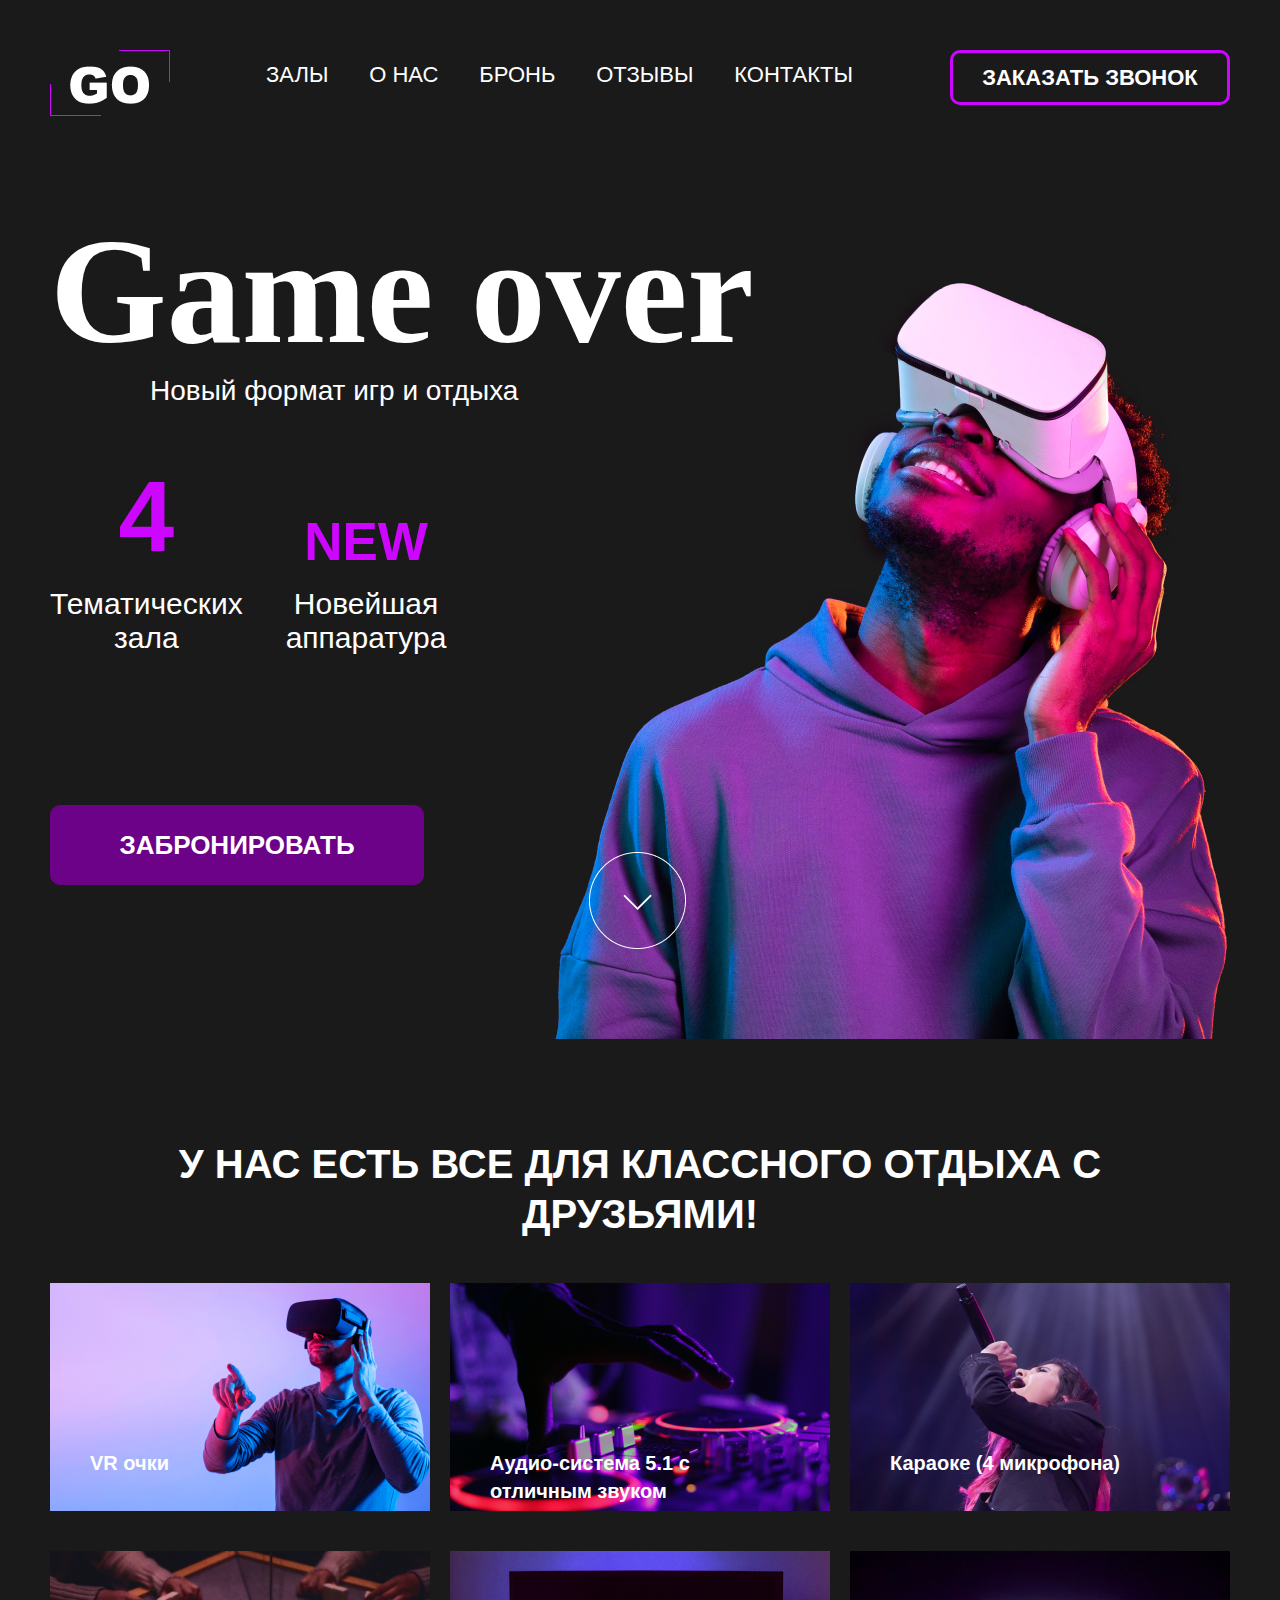
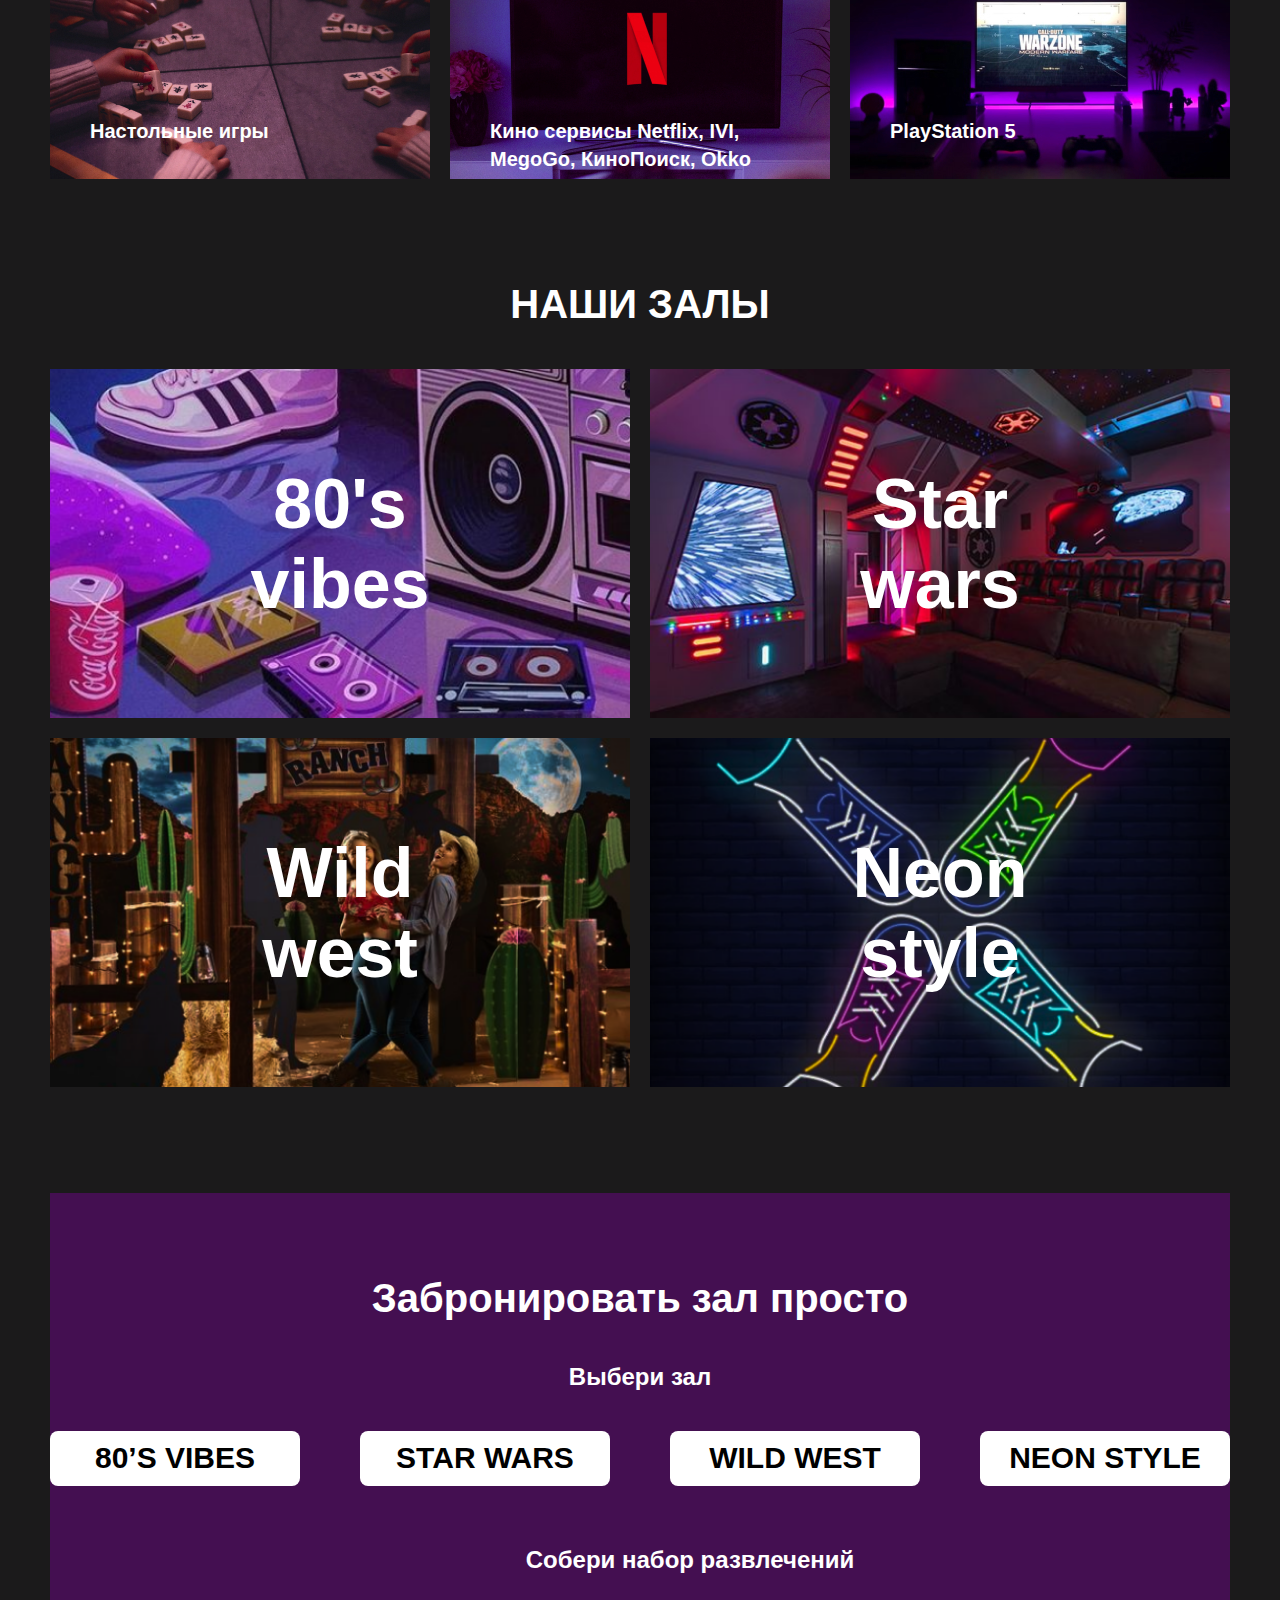
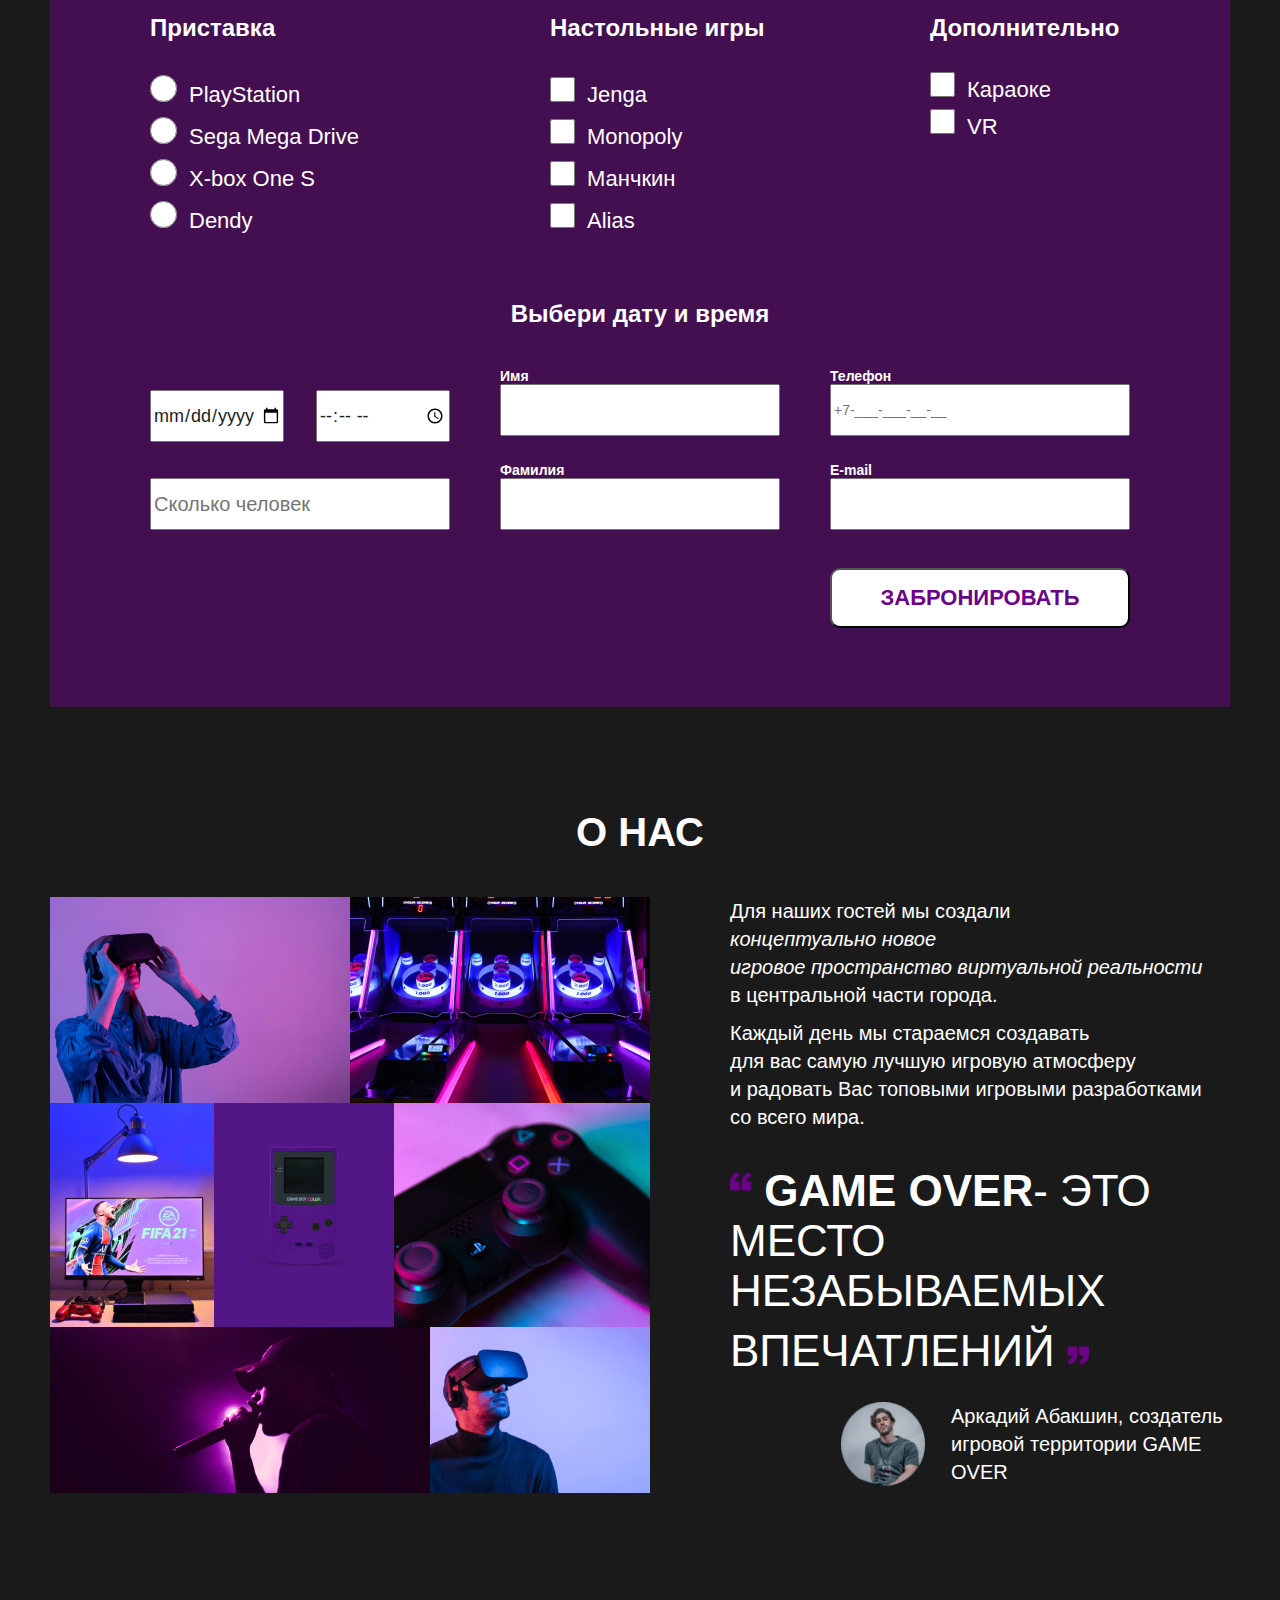
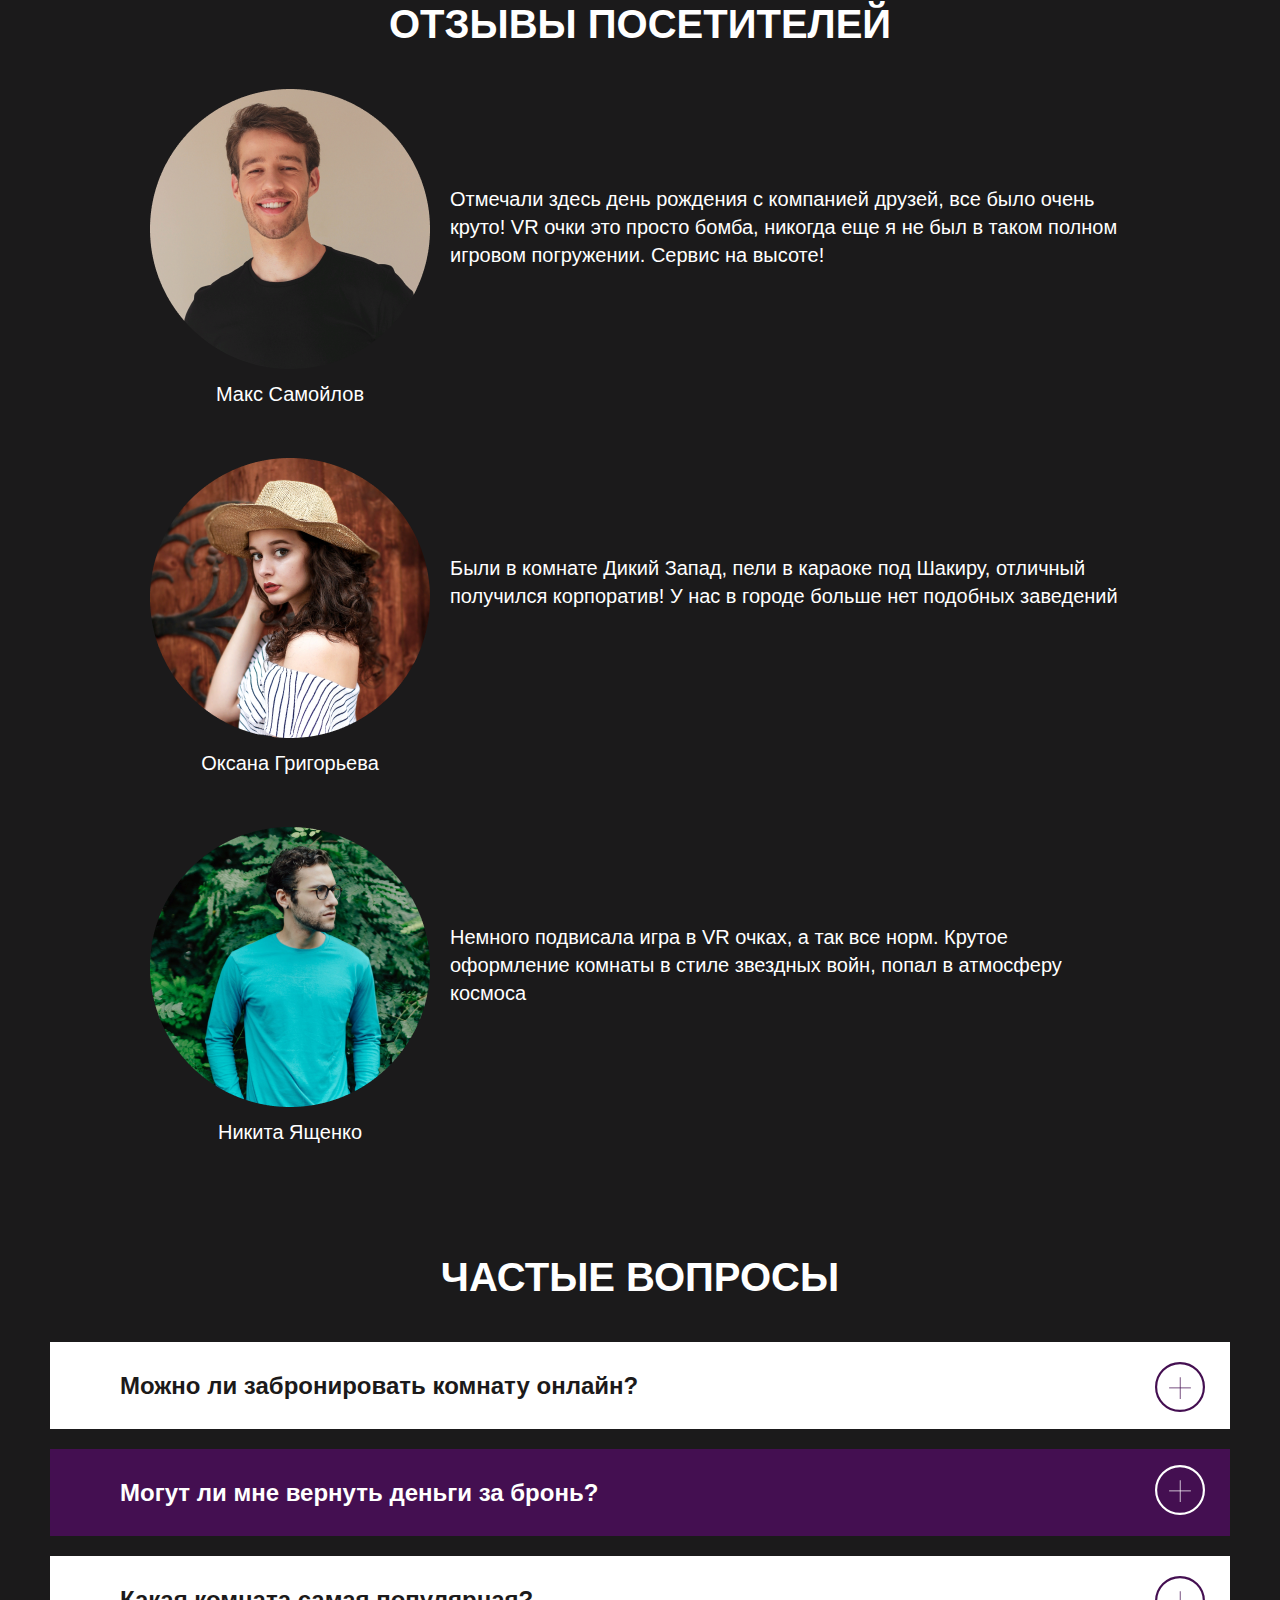
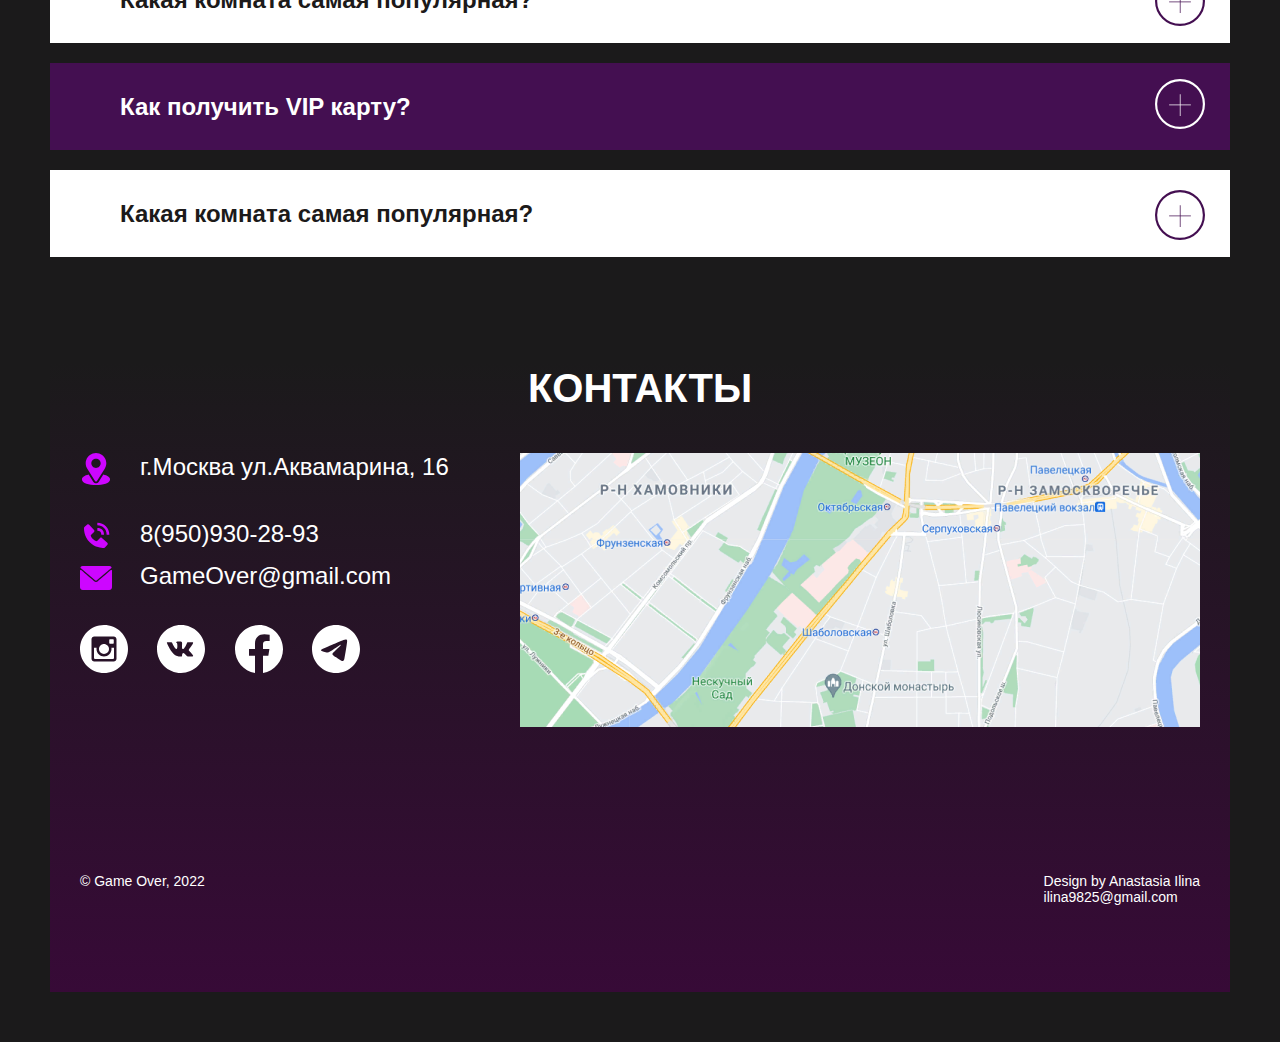
==== index.html @ b36e4d94 "commit message" ====
<!doctype html>
<html lang="en">
<head>
  <meta charset="UTF-8">
  <meta name="viewport"
        content="width=device-width, user-scalable=no, initial-scale=1.0, maximum-scale=1.0, minimum-scale=1.0">
  <meta http-equiv="X-UA-Compatible" content="ie=edge">
  <link rel="icon" type="image/svg+xml" href="img/icon.svg">
  <title>GO</title>
  <link rel="stylesheet" href="style/normalize.css">
  <link rel="stylesheet" href="style/index.css">
</head>


<body>
<header>
  <section class="header">
    <div class="container-header">
      <img class="logo" src="img/logo-go.png" alt="image logo" title="logo">
      <nav class="navigation">
        <ul class="navigation__list">
          <li class="navigation__items"><a href="#halls">Залы</a></li>
          <li class="navigation__items"><a href="#we">О нас</a></li>
          <li class="navigation__items"><a href="#book">Бронь</a></li>
          <li class="navigation__items"><a href="#reviews">Отзывы</a></li>
          <li class="navigation__items"><a href="#contacts">Контакты</a></li>
        </ul>
      </nav>
      <form action="https://jsonplaceholder.typicode.com/posts" method="post">
        <button type="submit" class="button">Заказать звонок</button>
      </form>
    </div>
  </section>
</header>


<main class="main">

  <section class="banner">
    <div class="container-banner">
      <p class="banner__name">Game over</p>
      <p class="banner__slogan">Новый формат игр и отдыха</p>
      <ul class="banner__list">
        <li class="banner__item banner__item_1"><span class="span1">4</span><br>Тематических зала</li>
        <li class="banner__item banner__item_2"><span class="span2">new</span><br>Новейшая аппаратура</li>
      </ul>
      <form action="https://jsonplaceholder.typicode.com/posts" method="post">
        <button type="submit" class="booking">Забронировать</button>
      </form>
      <a class="down" href="#"> </a>
    </div>
  </section>

  <section class="rest">
    <div class="container-rest">
      <h2 class="rest__title">У нас есть все для классного отдыха с друзьями!</h2>
      <ul class="rest__list">
        <li class="rest__item rest__item_1">
          <p class="figcaption">VR очки</p>
        </li>
        <li class="rest__item rest__item_2">
          <p class="figcaption">Аудио-система 5.1 с отличным звуком</p>
        </li>
        <li class="rest__item rest__item_3">
          <p class="figcaption">Караоке (4 микрофона)</p>
        </li>
        <li class="rest__item rest__item_4">
          <img class="rest__img" src="img/game.png" alt="game">
          <p class="figcaption">Настольные игры</p>
        </li>
        <li class="rest__item rest__item_5">
          <p class="figcaption">Кино сервисы Netflix, IVI, MegoGo, КиноПоиск, Okko</p>
        </li>
        <li class="rest__item rest__item_6">
          <p class="figcaption">PlayStation 5</p>
        </li>
      </ul>
    </div>
  </section>


  <section class="halls">
    <div class="container-halls">
      <h2 id="halls" class="halls__title">Наши залы</h2>
      <ol class="halls__list">
        <li class="halls__item halls__item_vibes"><p class="label">80's vibes</p></li>
        <li class="halls__item halls__item_wars"><p class="label">Star wars</p></li>
        <li class="halls__item halls__item_west"><p class="label">Wild west</p></li>
        <li class="halls__item halls__item_style"><p class="label">Neon style</p></li>
      </ol>
    </div>
  </section>


  <section class="book">
    <div class="container-book">
      <form action="https://jsonplaceholder.typicode.com/posts" method="post">
        <!--<fieldset>-->
        <h2 id="book" class="book__title">Забронировать зал просто</h2>
        <div class="big-box1">
          <h3 class="book__subtitle">Выбери зал</h3>
          <div class="big-box1__list">
            <label class="big-box1__button"><input type="radio" class="big-box1__radio" name="80's vibes"
                                                   value="80's vibes">80’s vibes</label>
            <label class="big-box1__button"><input type="radio" class="big-box1__radio" name="wars" value="star wars">Star
              wars</label>
            <label class="big-box1__button"><input type="radio" class="big-box1__radio" name="west" value="wild west">wild
              west</label>
            <label class="big-box1__button"><input type="radio" class="big-box1__radio " name="style"
                                                   value="neon style">neon style</label>
          </div>
        </div>

        <div class="big-box2">
          <h3 class="book__subtitle">Собери набор развлечений</h3>

          <div class="big-box2__list">
            <div class="small-box2 small-box2_left">
              <p class="big-box2__item">Приставка</p>
              <label class="big-box2__label">
                <input type="radio" class="big-box2__input" name="play" value="playstation">PlayStation
              </label>
              <label class="big-box2__label">
                <input type="radio" class="big-box2__input" name="sega" value="sega mega drive">Sega Mega Drive
              </label>
              <label class="big-box2__label">
                <input type="radio" class="big-box2__input" name="x-box" value="x-box one s">X-box One S
              </label>
              <label class="big-box2__label">
                <input type="radio" class="big-box2__input" name="dendy" value="dendy">Dendy
              </label>
            </div>

            <div class="small-box2">
              <p class="big-box2__item">Настольные игры</p>
              <label class="big-box2__label">
                <input type="checkbox" class="big-box2__input_2" name="jenga" value="Jenga">Jenga
              </label>
              <label class="big-box2__label">
                <input type="checkbox" class="big-box2__input_2" name="monopoly" value="Monopoly">Monopoly
              </label>
              <label class="big-box2__label">
                <input type="checkbox" class="big-box2__input_2" name="play" value="Munchkin">Манчкин
              </label>
              <label class="big-box2__label">
                <input type="checkbox" class="big-box2__input_2" name="alias" value="Alias">Alias
              </label>
              </ul>
            </div>

            <div class="small-box2 small-box2_right">
              <p class="big-box2__item">Дополнительно</p>
              <label class="big-box2__label">
                <input type="checkbox" class="big-box2__input_2" name="sing" value="karaoke">Караоке
              </label>
              <label class="big-box2__label">
                <input type="checkbox" class="big-box2__input_2" name="vr" value="vr">VR
              </label>
            </div>
          </div>
        </div>


        <div class="big-box3">
          <h3 class="book__subtitle">Выбери дату и время</h3>

          <div class="big-box3__list">

            <div class="small-box3">
              <div class="small-box__subtopic">
                <input type="date" class="big-box3__input_date" name="date"
                       required>
                <input type="time" class="big-box3__input_date" name="time" required>
              </div>
              <input type="number" class="big-box3__input" name="count" min="1" required
                     placeholder="Сколько человек">
            </div>

            <div class="small-box3">
              <label class="small-box3__label">Имя<br>
                <input type="text" class="big-box3__input big-box3__input_center" name="first name" required>
              </label>
              <label class="small-box3__label">Фамилия<br>
                <input type="text" class="big-box3__input big-box3__input_center" name="surname" required>
              </label>
            </div>


            <div class="small-box3">
              <label class="small-box3__label">Телефон<br>
                <input type="tel" class="big-box3__input" name="phone" required title="+7-___-___-__-__"
                       placeholder="+7-___-___-__-__"
                       pattern="^\+?[7-8]-?[0-9]{3}-?[0-9]{3}-?[0-9]{2}-?[0-9]{2}$">
              </label>
              <label class="small-box3__label">E-mail<br>
                <input type="email" class="big-box3__input" name="mail" required>
              </label>
            </div>
          </div>
        </div>

        <button type="submit" class="book__submit">Забронировать</button>
        <!--</fieldset>-->
      </form>
    </div>
  </section>


  <section class="about">
    <div class="container-about">
      <h2 id="we" class="about__title">О нас</h2>
      <div class="container-left">
        <img class="about_img" src="img/photos.jpg" alt="Game over">
      </div>
      <div class="container-right">
        <p class="about__text about__text_margin1">Для наших гостей мы создали
          <i>концептуально новое
            игровое пространство виртуальной реальности</i>
          в центральной части города.
        </p>
        <p class="about__text about__text_margin2">Каждый день мы стараемся создавать
          для вас самую лучшую игровую атмосферу
          и радовать Вас топовыми игровыми разработками
          со всего мира.
        </p>
        <blockquote class="about__quote">
          <b>GAME OVER</b>-
          это место
          незабываемых
          впечатлений
        </blockquote>
        <div class="boss">
          <div class="boss__cite">
            <p class="boss__text">Аркадий Абакшин,
              создатель игровой
              территории GAME OVER</p>
          </div>
        </div>
      </div>
    </div>
  </section>


  <section class="reviews">
    <div class="container-reviews">
      <h2 id="reviews" class="reviews__title">Отзывы посетителей</h2>
      <ul class="reviews__list">
        <li class="reviews__item">
          <div class="box">
            <div class="container-img container-img1">
            </div>
            <p class="reviews__text">Отмечали здесь день рождения с компанией друзей, все было очень круто! VR очки это
              просто бомба,
              никогда еще я не был в таком полном игровом погружении. Сервис на высоте!</p>
          </div>
          <p class="reviews__text_clear">Макс Самойлов</p>
        </li>
        <li class="reviews__item">
          <div class="box">
            <div class="container-img container-img2">
            </div>
            <p class="reviews__text">Были в комнате Дикий Запад, пели в караоке под Шакиру, отличный получился
              корпоратив!
              У нас в городе
              больше нет подобных заведений</p>
          </div>
          <p class="reviews__text_clear">Оксана Григорьева</p>
        </li>
        <li class="reviews__item reviews__item_end">
          <div class="box">
            <div class="container-img container-img3">
            </div>
            <p class="reviews__text">Немного подвисала игра в VR очках, а так все норм. Крутое оформление комнаты в
              стиле звездных войн,
              попал в атмосферу космоса</p>
          </div>
          <p class="reviews__text_clear ">Никита Ященко</p>
        </li>
      </ul>
    </div>
  </section>


  <section class="question">
    <div class="container-question">
      <h2 id="question" class="question__title">Частые вопросы</h2>
      <ul class="question__list">
        <li class="question__item">Можно ли забронировать комнату онлайн?</li>
        <li class="question__item">Могут ли мне вернуть деньги за бронь?</li>
        <li class="question__item">Какая комната самая популярная?</li>
        <li class="question__item">Как получить VIP карту?</li>
        <li class="question__item">Какая комната самая популярная?</li>
      </ul>
    </div>
  </section>
</main>


<footer>
  <section class="footer">
    <div class="container-footer">
      <h2 id="contacts" class="footer__title">Контакты</h2>
      <div class="big-box">
        <div class="big-box__box">
          <ul class="contacts__list">
            <li class="contacts__item contacts__item_location">г.Москва ул.Аквамарина, 16</li>
            <li class="contacts__item contacts__item_phone"><a href="tel:89999999999">8(950)930-28-93</a></li>
            <li class="contacts__item contacts__item_mail "><a href="mailto:GameOver@gmail.com">GameOver@gmail.com</a>
            </li>
          </ul>
          <ul class="social">
            <li class="social__item social__item_Ins"><a href="#" target="_blank"></a></li>
            <li class="social__item social__item_Vk"><a href="#" target="_blank"></a></li>
            <li class="social__item social__item_Fb"><a href="#" target="_blank"></a></li>
            <li class="social__item social__item_Tg"><a href="#" target="_blank"></a></li>
          </ul>
        </div>
        <img class="map" src="img/map.png" alt="карта">
      </div>
      <p class="footer__text left">© Game Over, 2022</p>
      <a class="footer__text right" href="#" target="_blank">Design by Anastasia Ilina<br>
        ilina9825@gmail.com</a>
    </div>

  </section>
</footer>
<script>
  document.addEventListener('click', event => {
    if (event.target.matches('button')) {
      event.target.focus()
    }
  })
</script>
</body>
</html>
---- style/index.css ----
@import "question.css";
@import "halls.css";
@import "contacts.css";
@import "about.css";
@import "reviews.css";
@import "rest.css";
@import "global.css";
@import "book.css";
@import "banner.css";
@import "header.css";
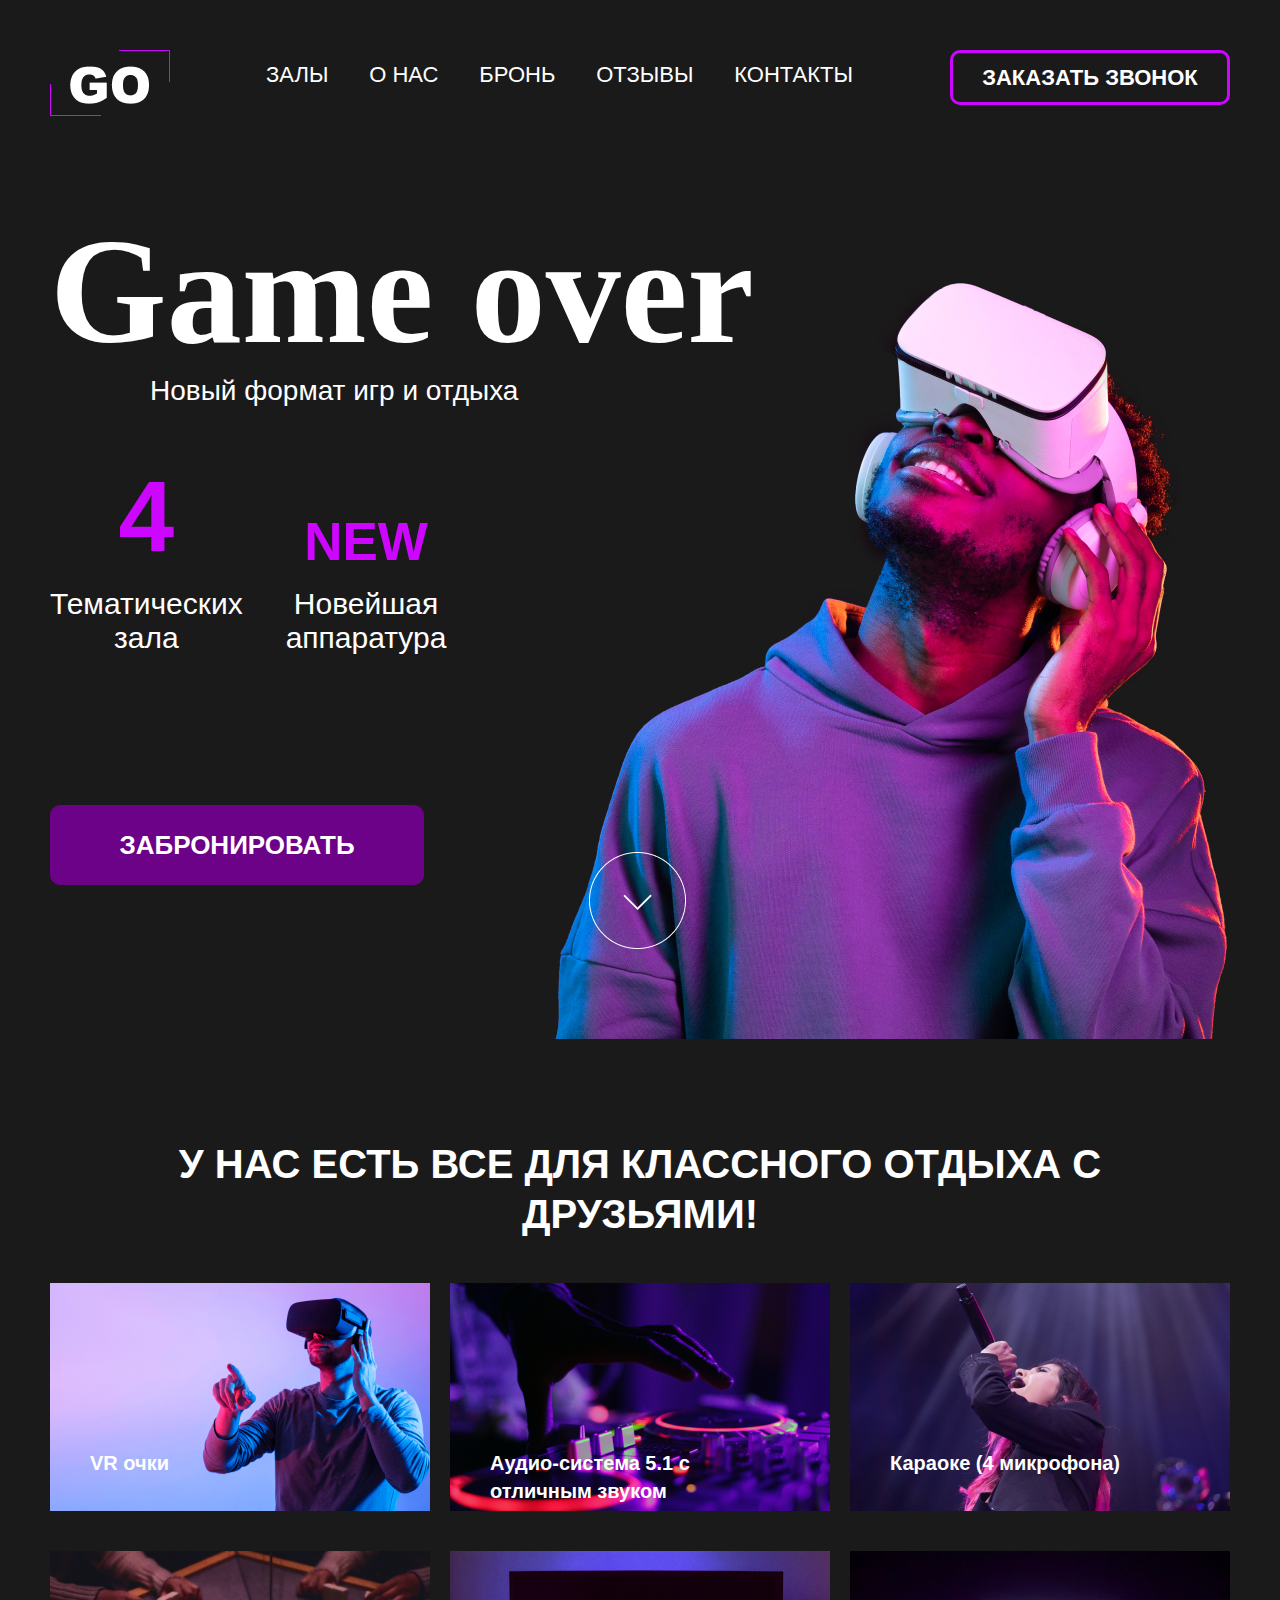
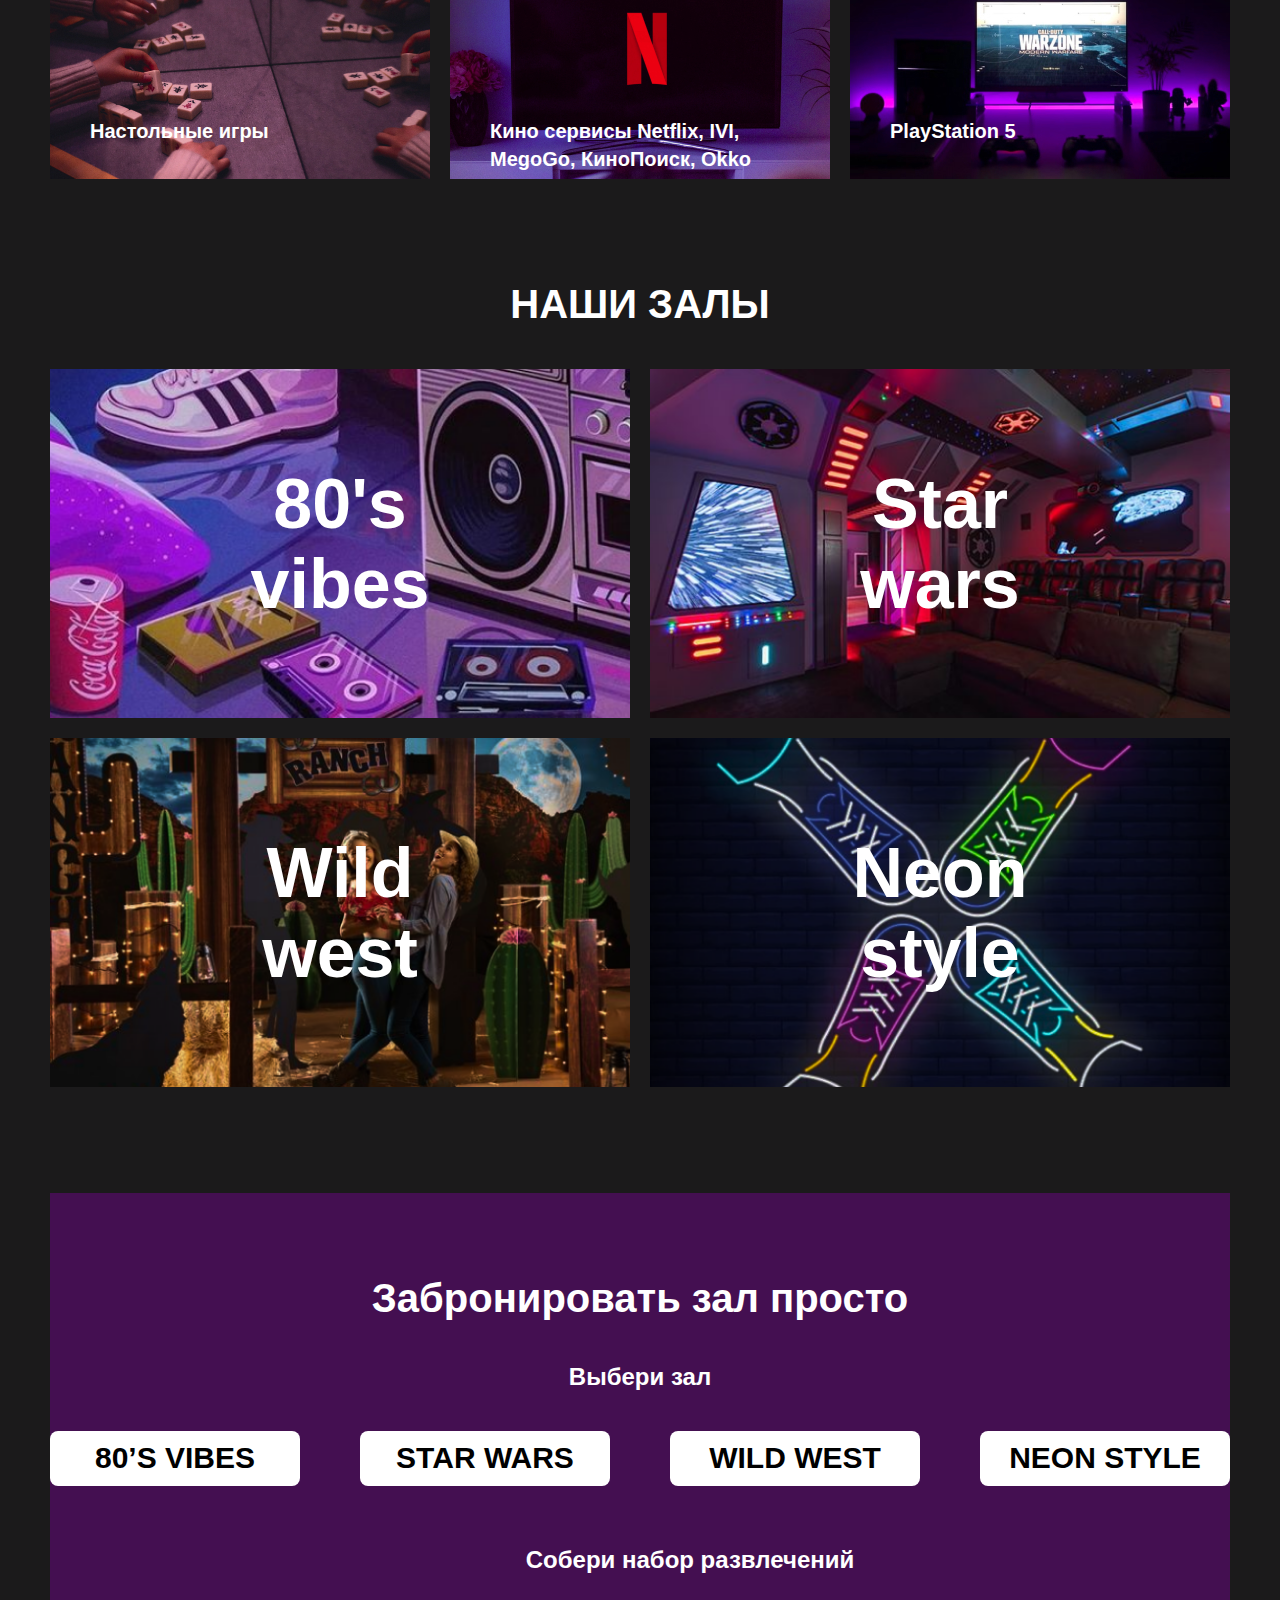
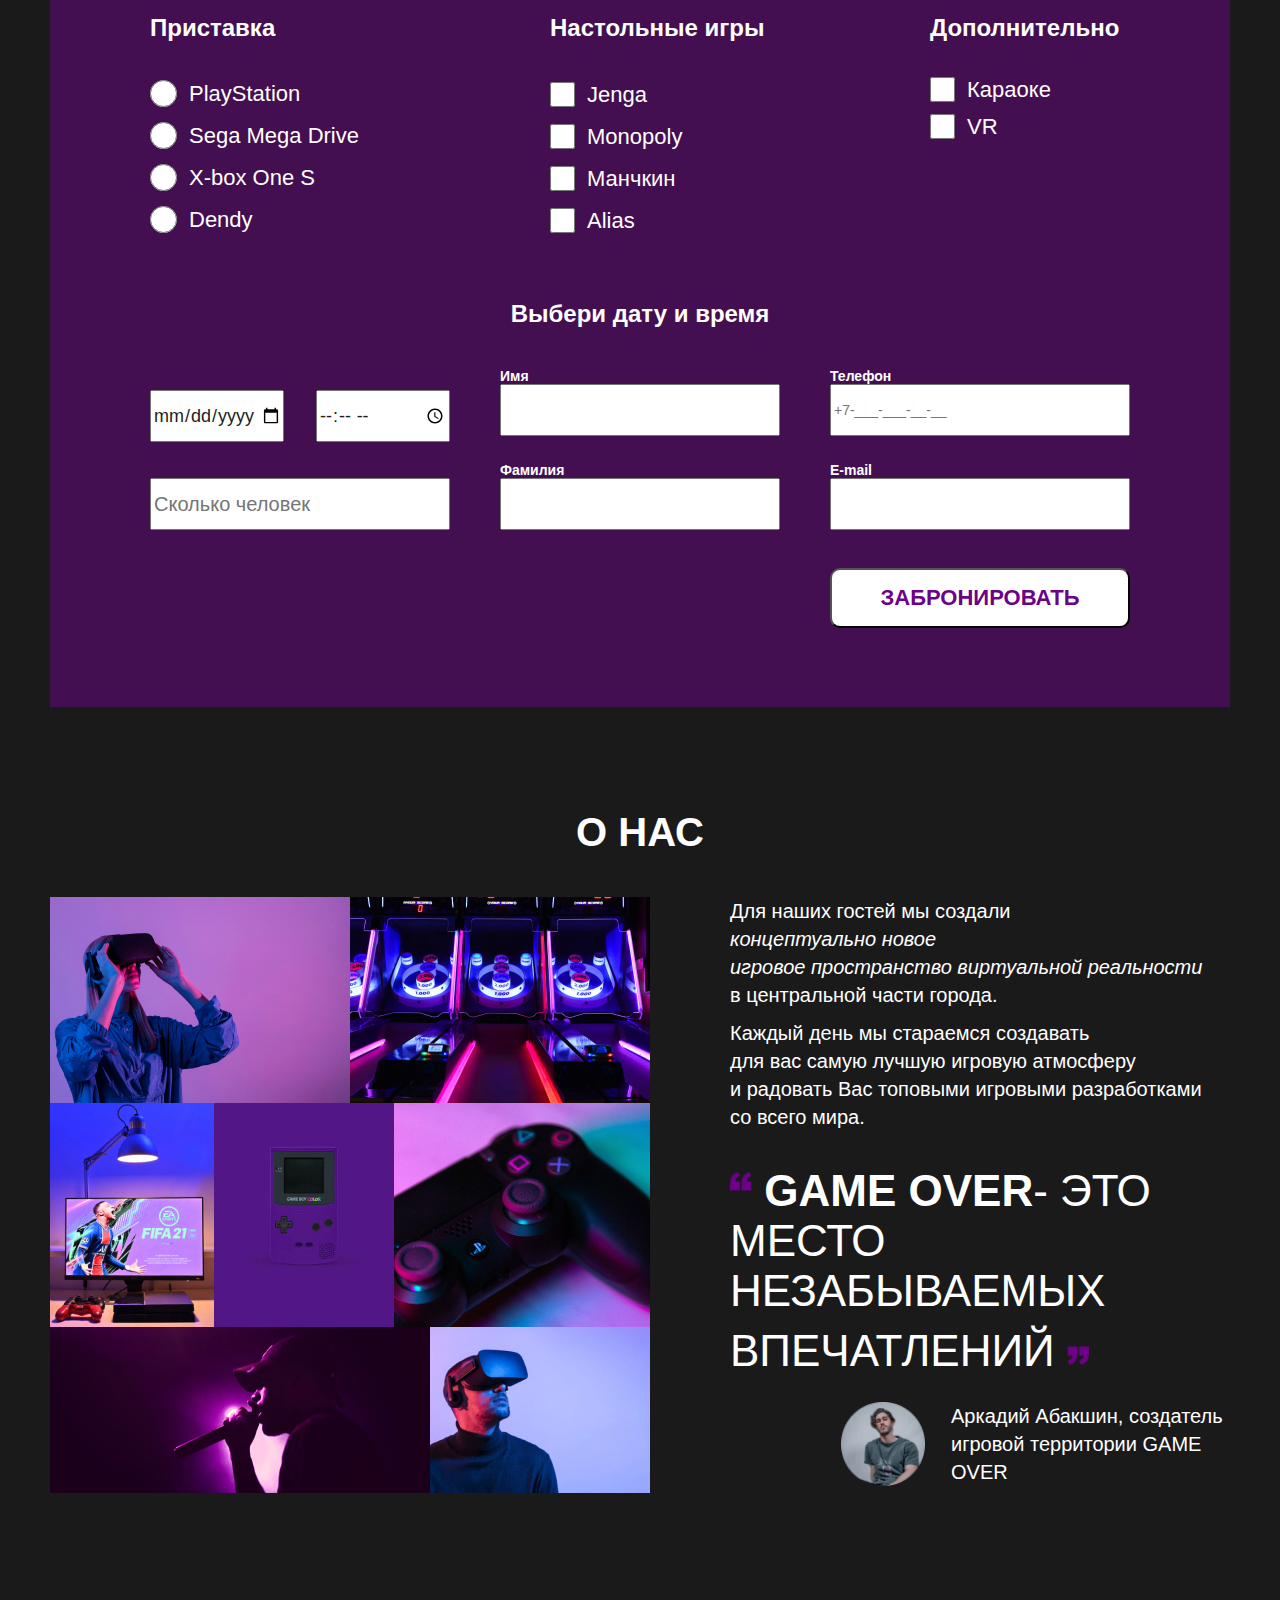
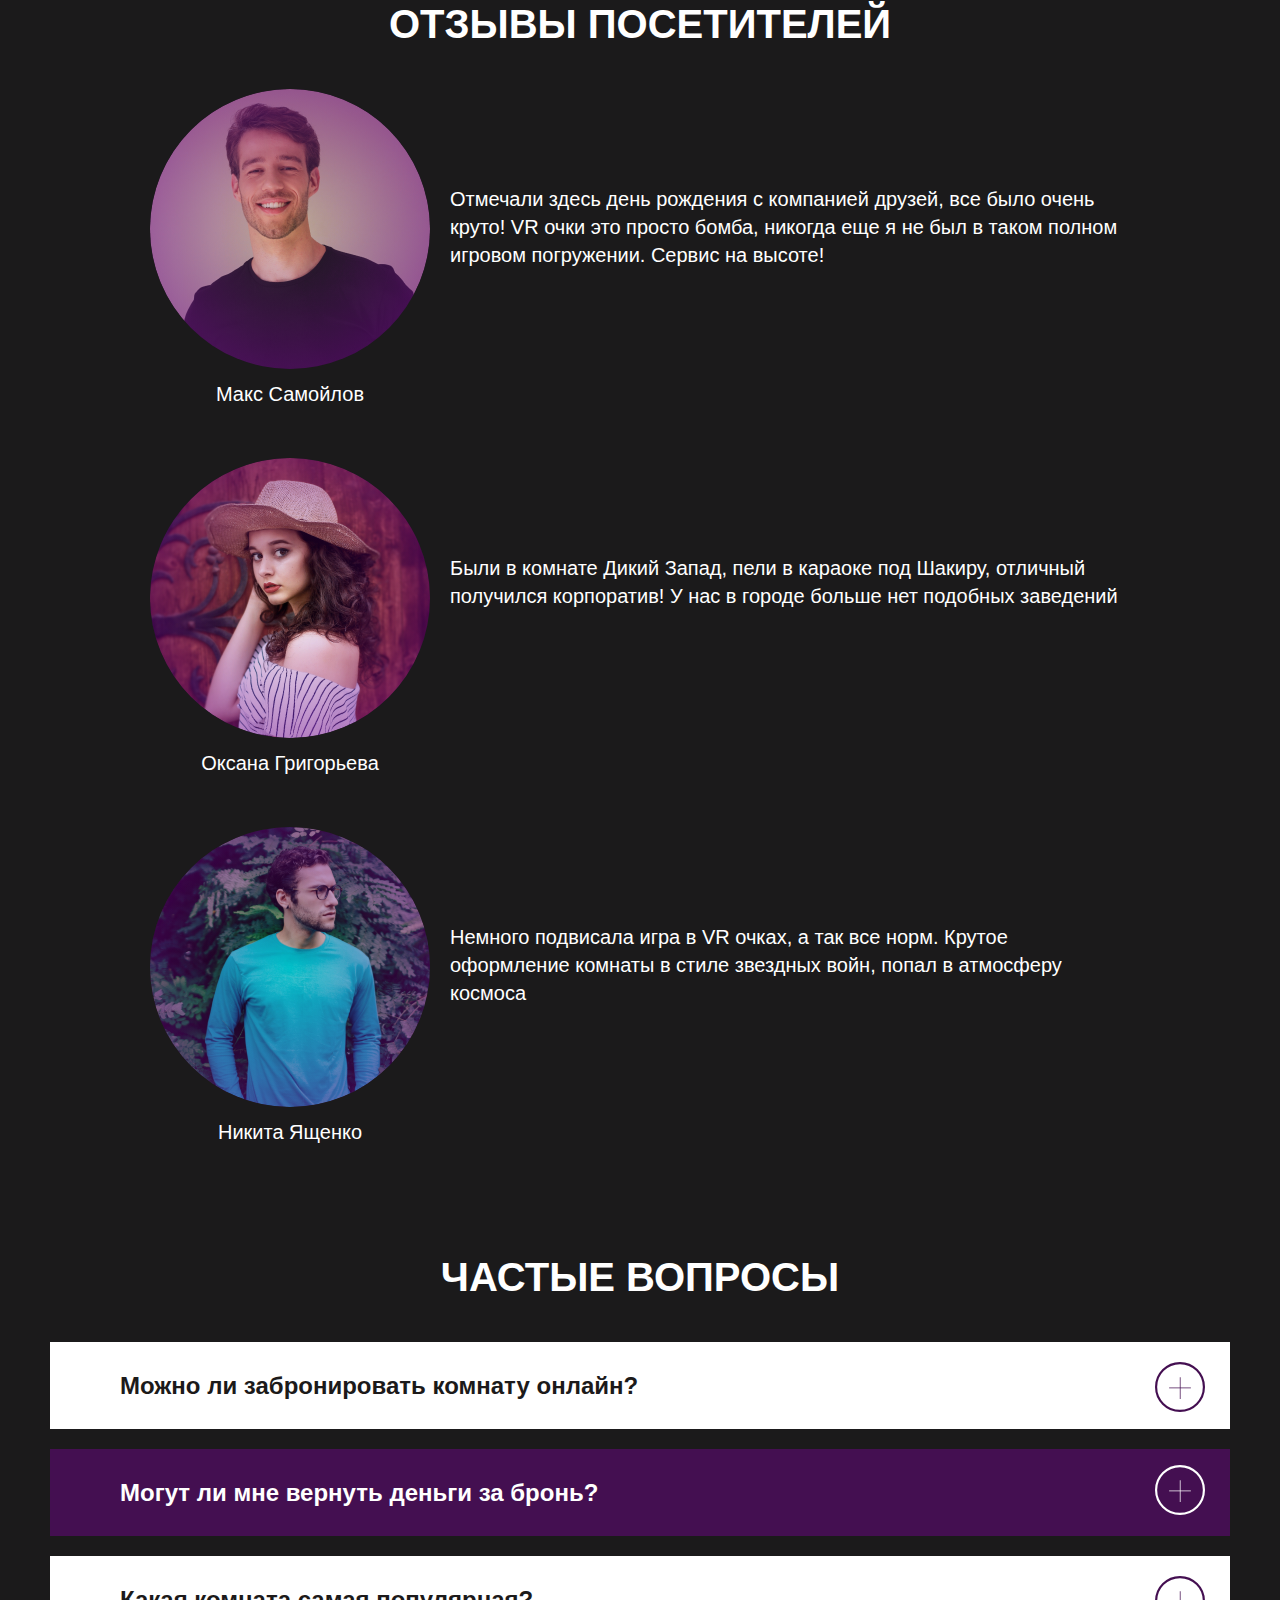
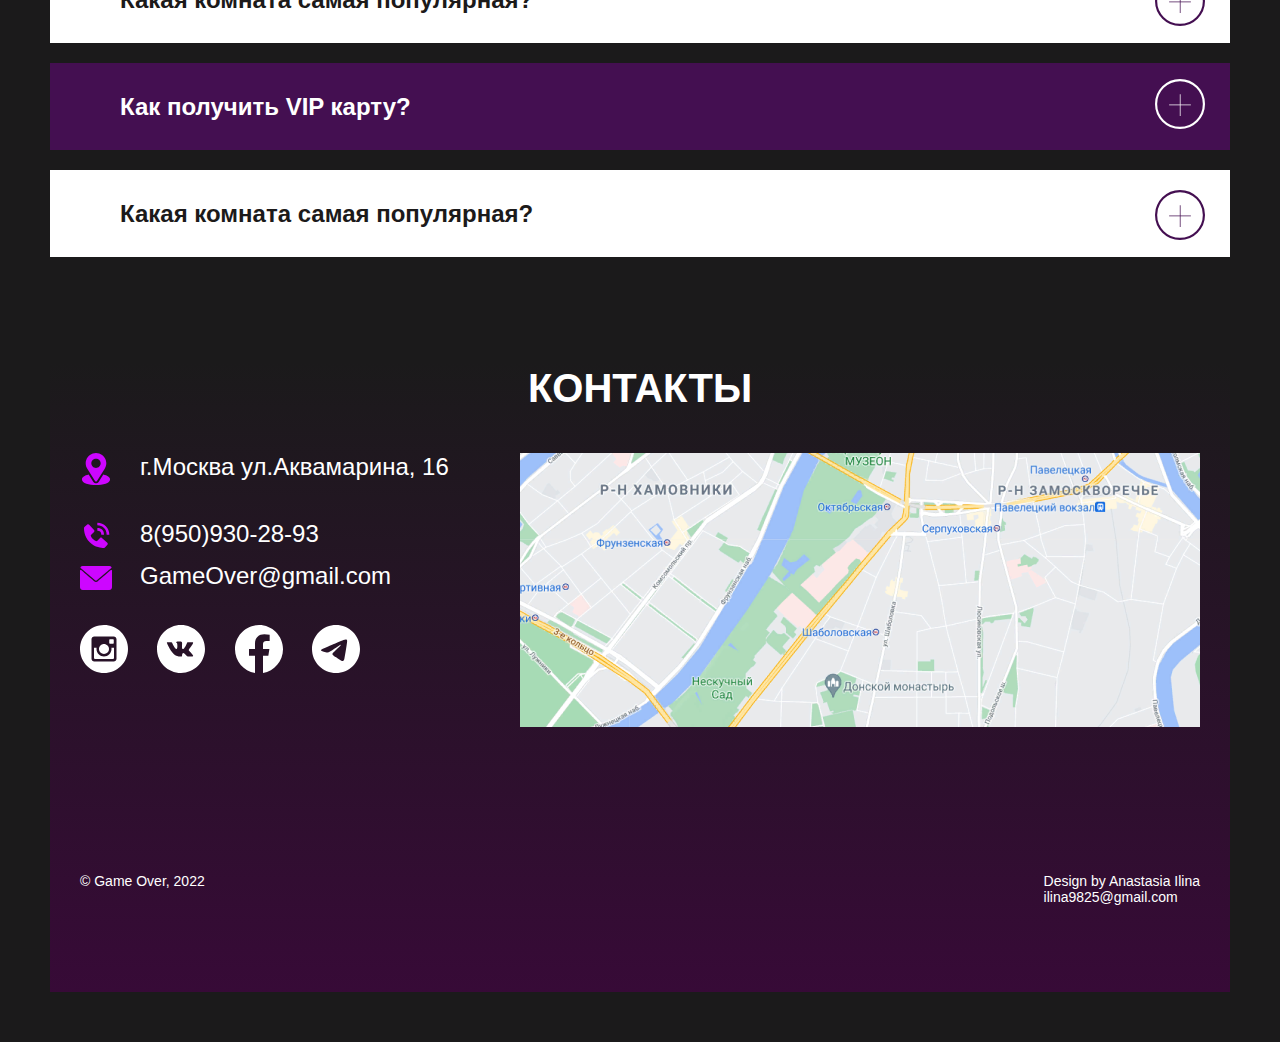
==== commit 6b29517a: "commit message" ====
--- a/index.html
+++ b/index.html
@@ -150,12 +150,16 @@
 
             <div class="small-box2 small-box2_right">
               <p class="big-box2__item">Дополнительно</p>
+
               <label class="big-box2__label">
                 <input type="checkbox" class="big-box2__input_2" name="sing" value="karaoke">Караоке
               </label>
+
+
               <label class="big-box2__label">
                 <input type="checkbox" class="big-box2__input_2" name="vr" value="vr">VR
               </label>
+
             </div>
           </div>
         </div>
--- a/style/index.css
+++ b/style/index.css
@@ -1,3 +1,4 @@
+@import "var.css";
 @import "question.css";
 @import "halls.css";
 @import "contacts.css";
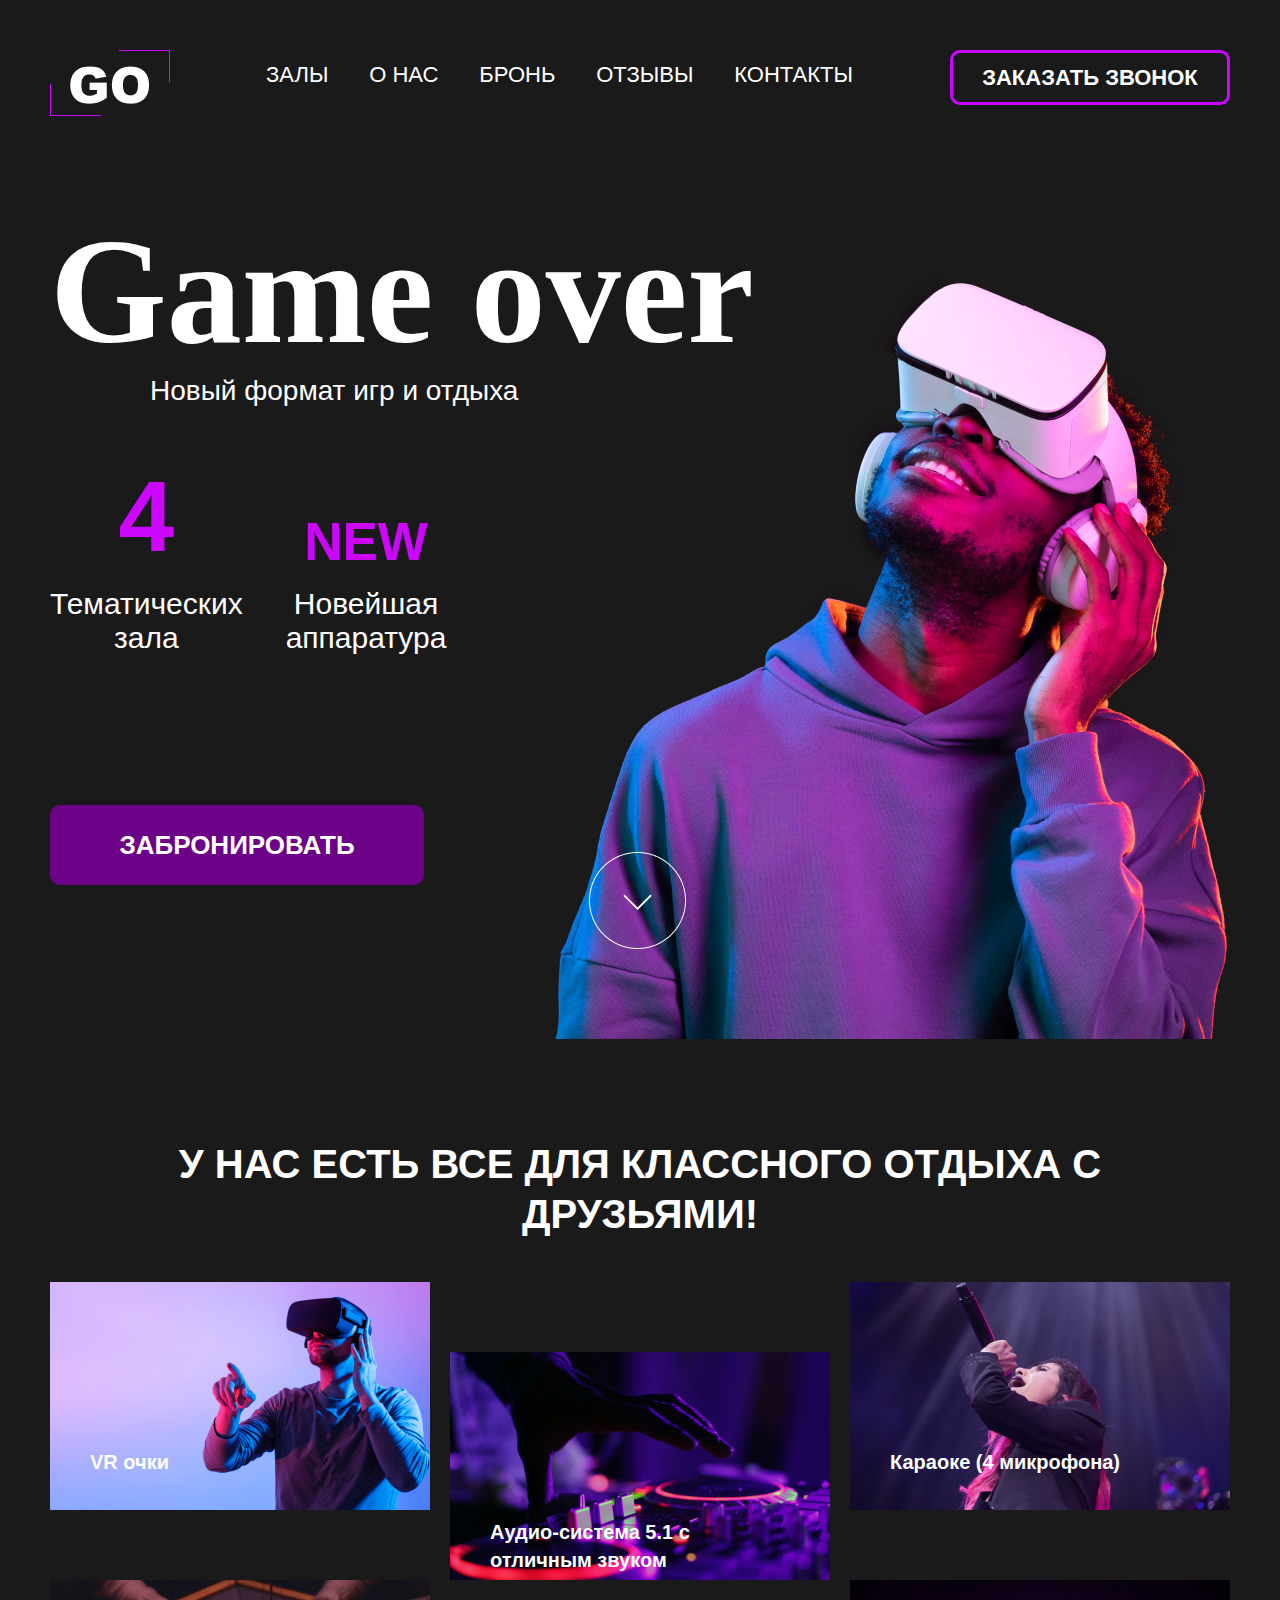
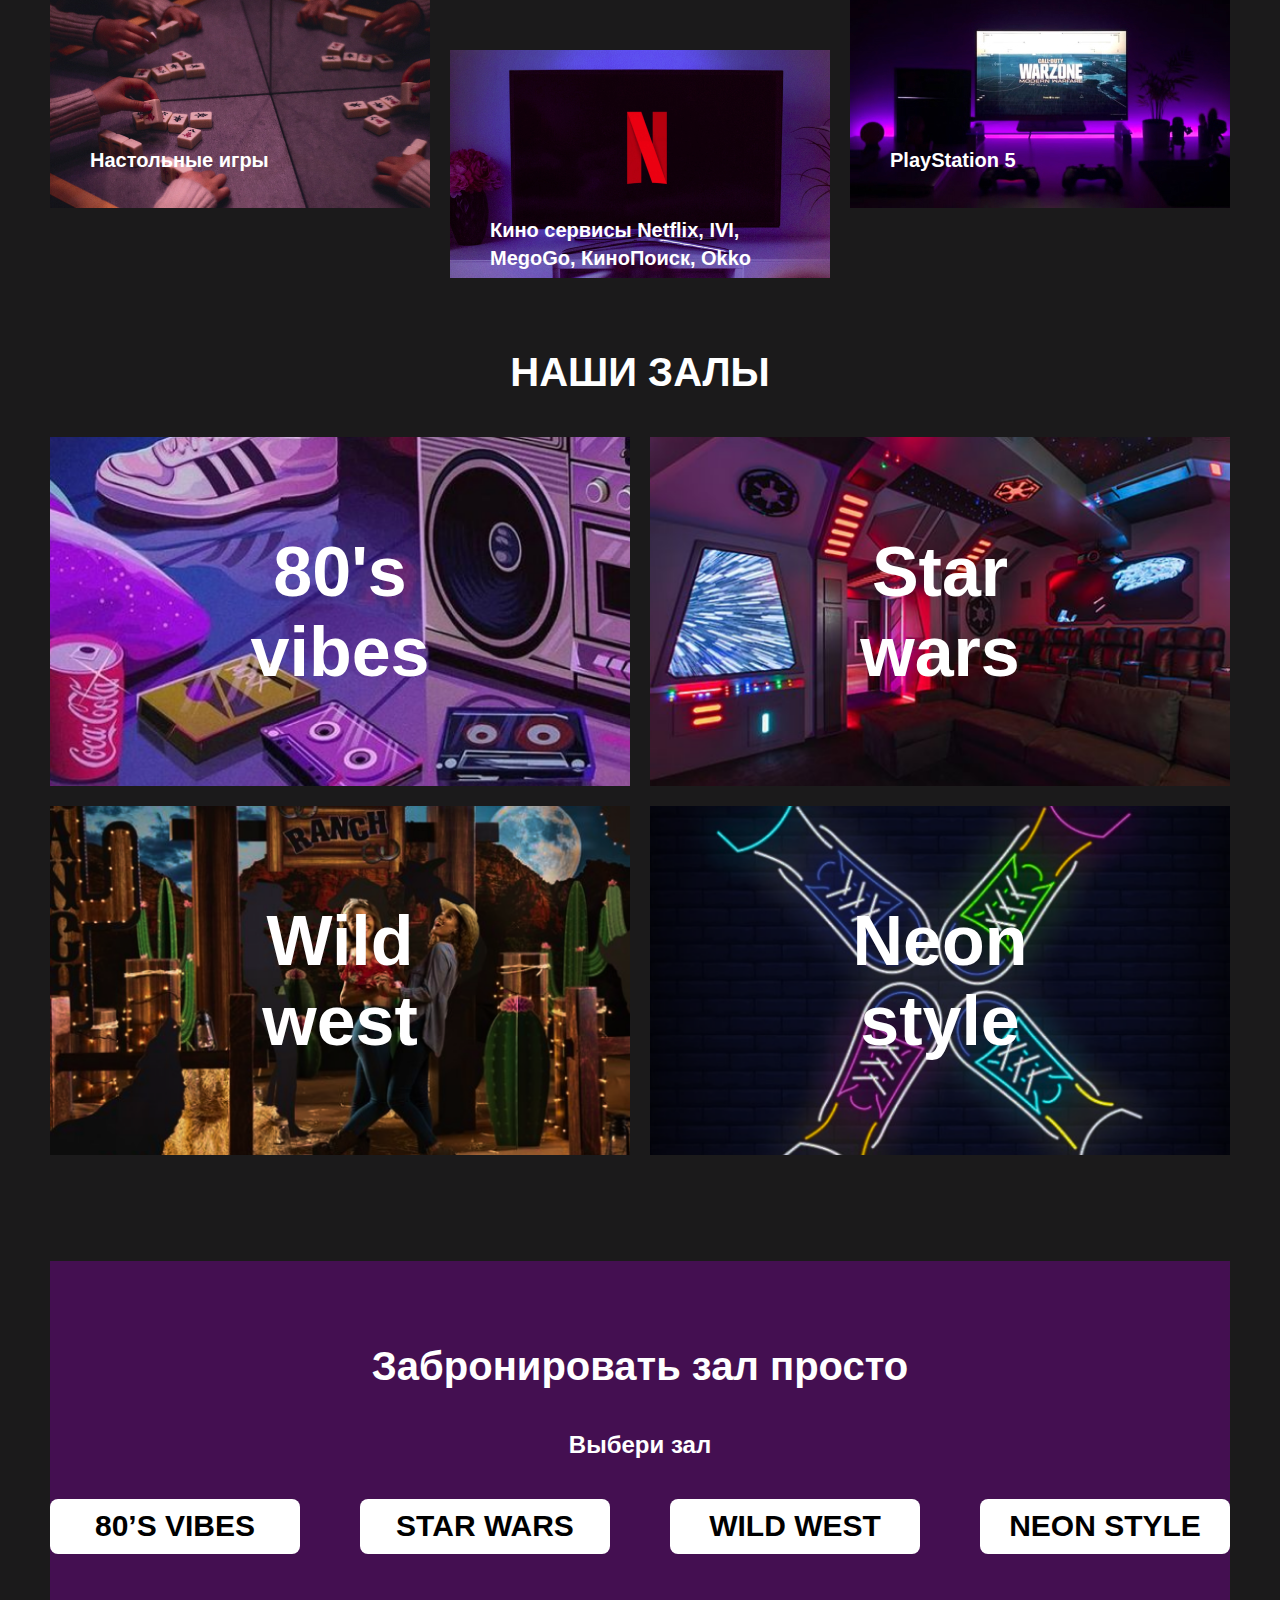
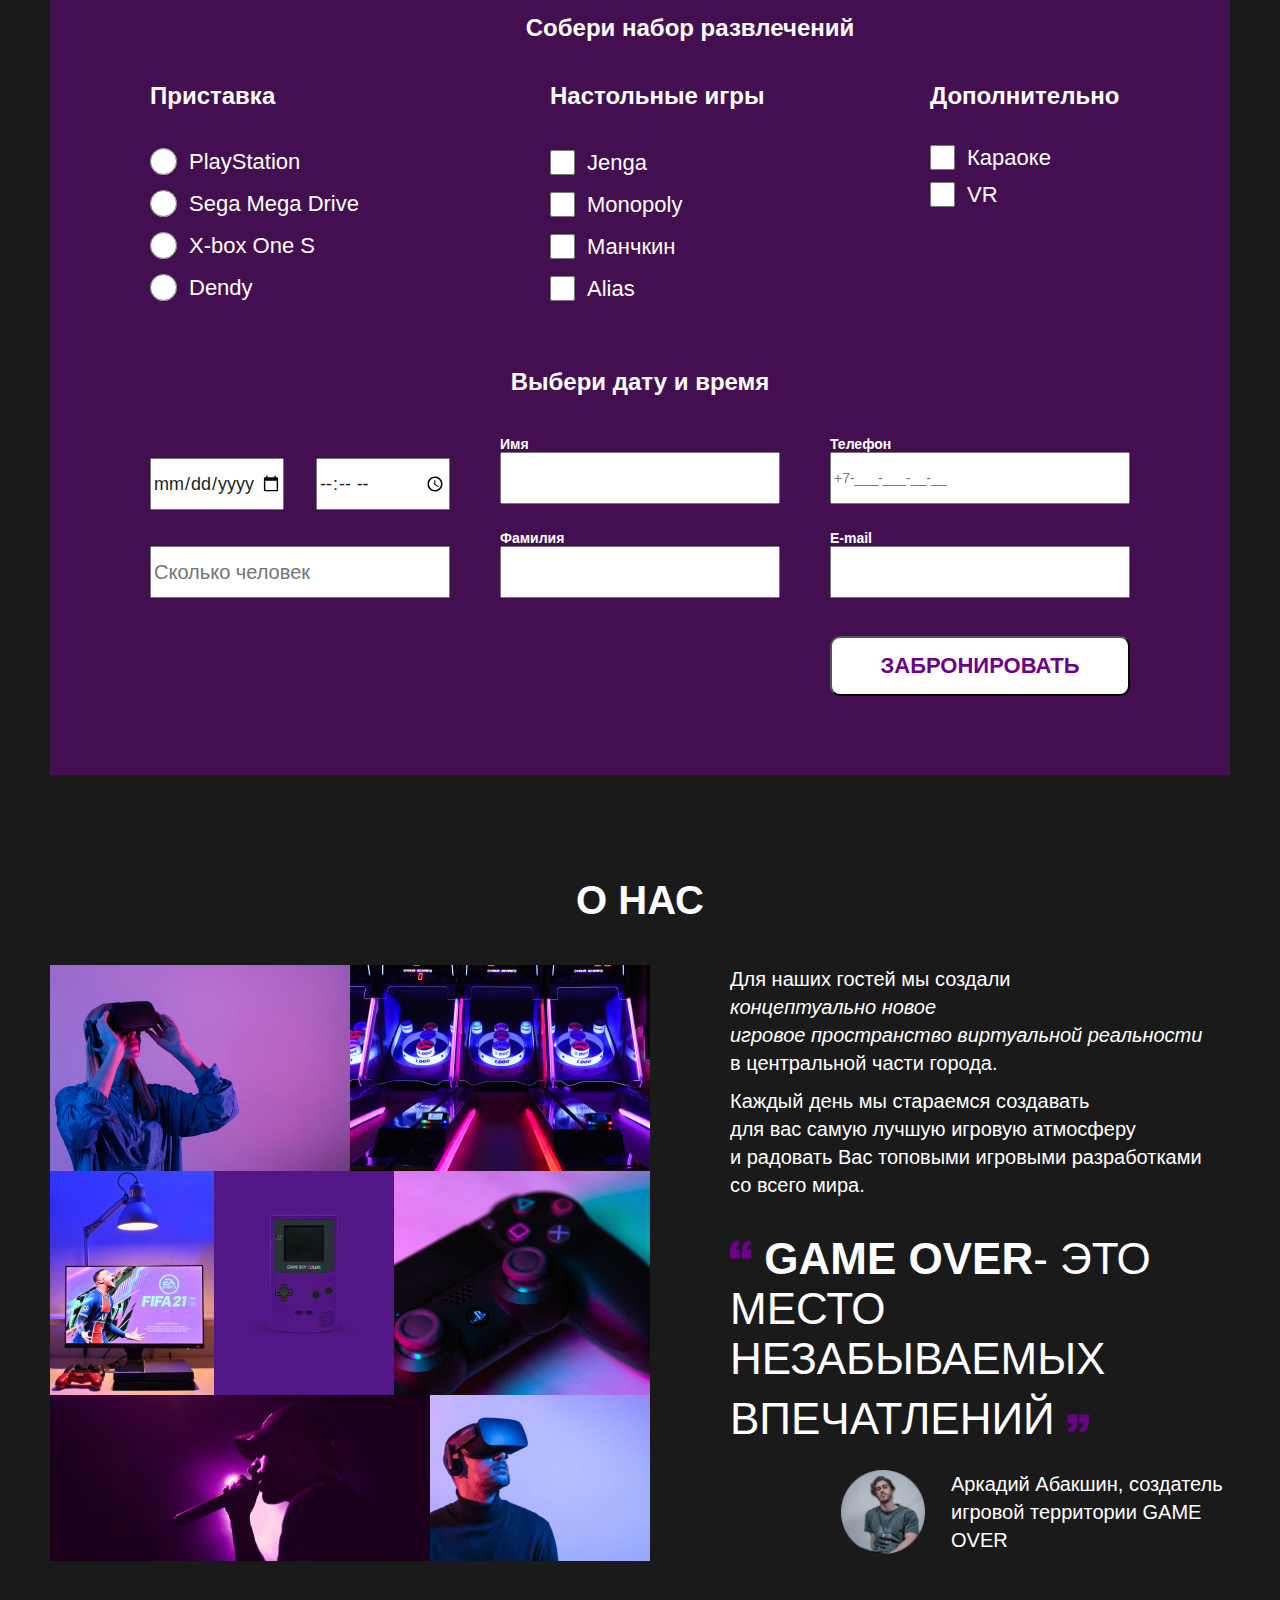
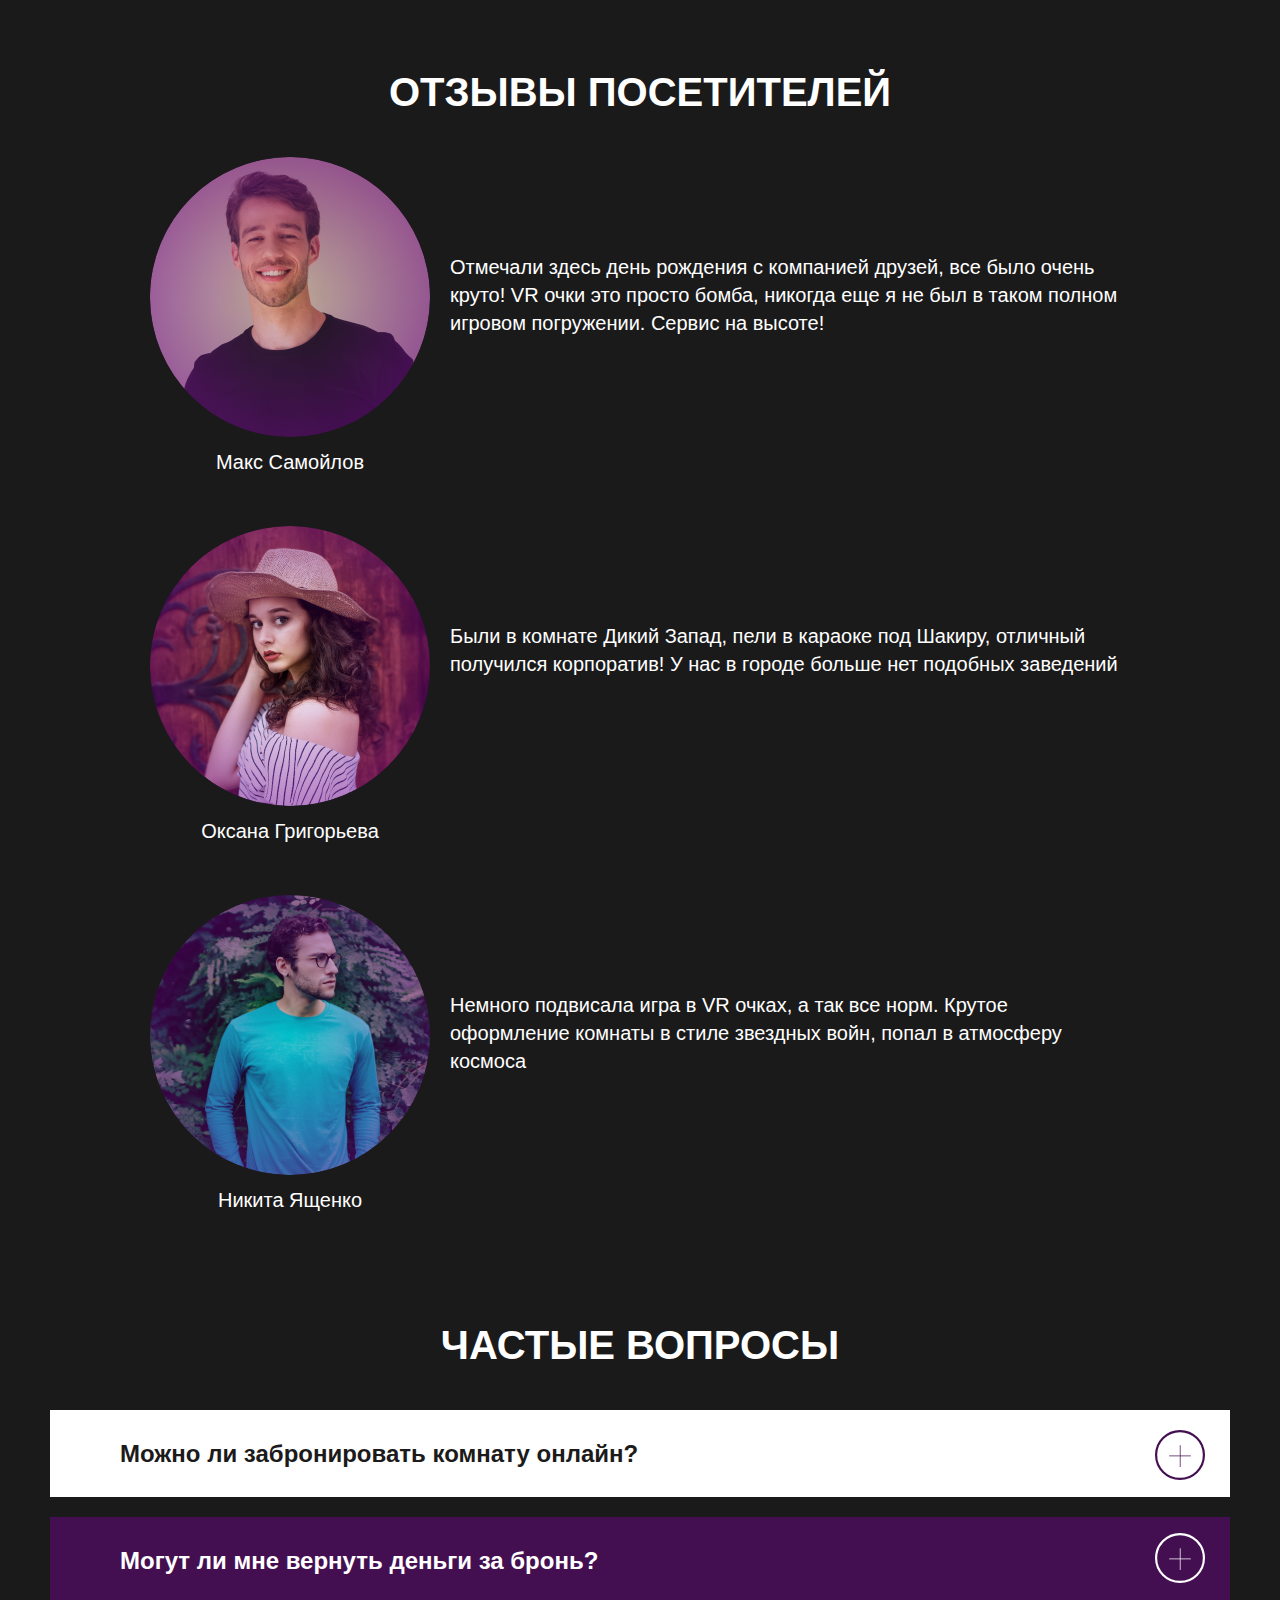
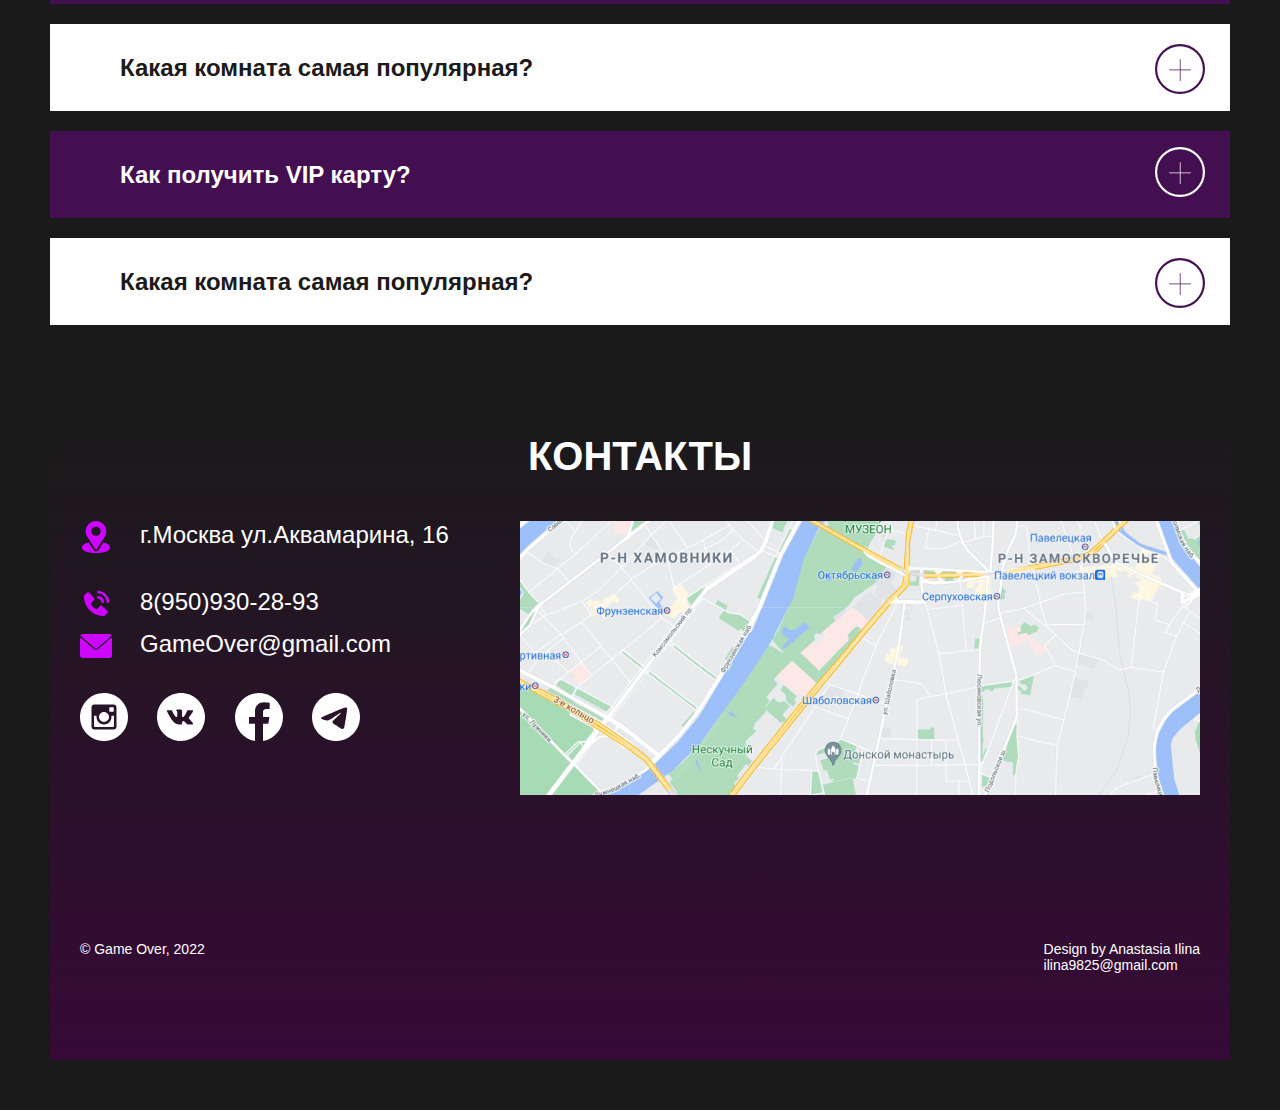
==== commit c0a2c886: "commit messag" ====
--- a/index.html
+++ b/index.html
@@ -47,13 +47,13 @@
       <form action="https://jsonplaceholder.typicode.com/posts" method="post">
         <button type="submit" class="booking">Забронировать</button>
       </form>
-      <a class="down" href="#"> </a>
+      <a class="down" href="#rest"> </a>
     </div>
   </section>
 
   <section class="rest">
     <div class="container-rest">
-      <h2 class="rest__title">У нас есть все для классного отдыха с друзьями!</h2>
+      <h2 id="rest" class="rest__title">У нас есть все для классного отдыха с друзьями!</h2>
       <ul class="rest__list">
         <li class="rest__item rest__item_1">
           <p class="figcaption">VR очки</p>
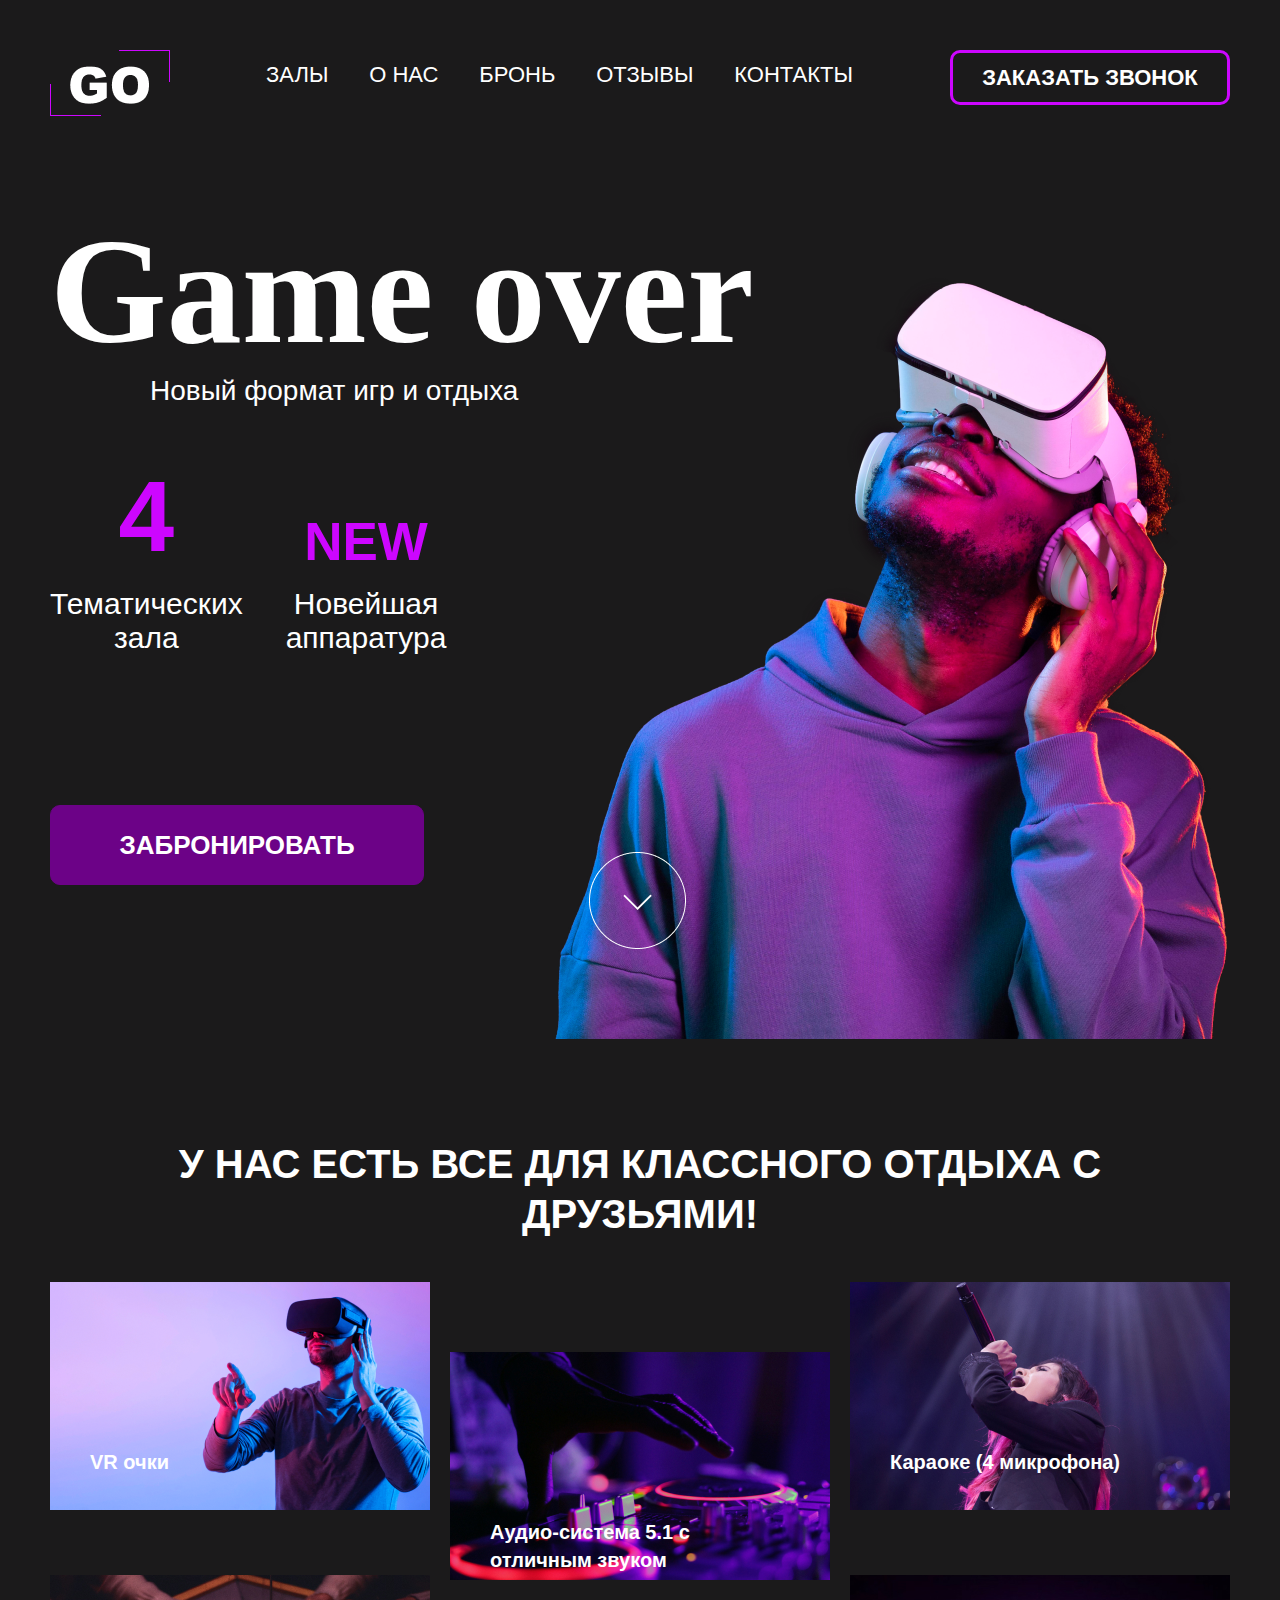
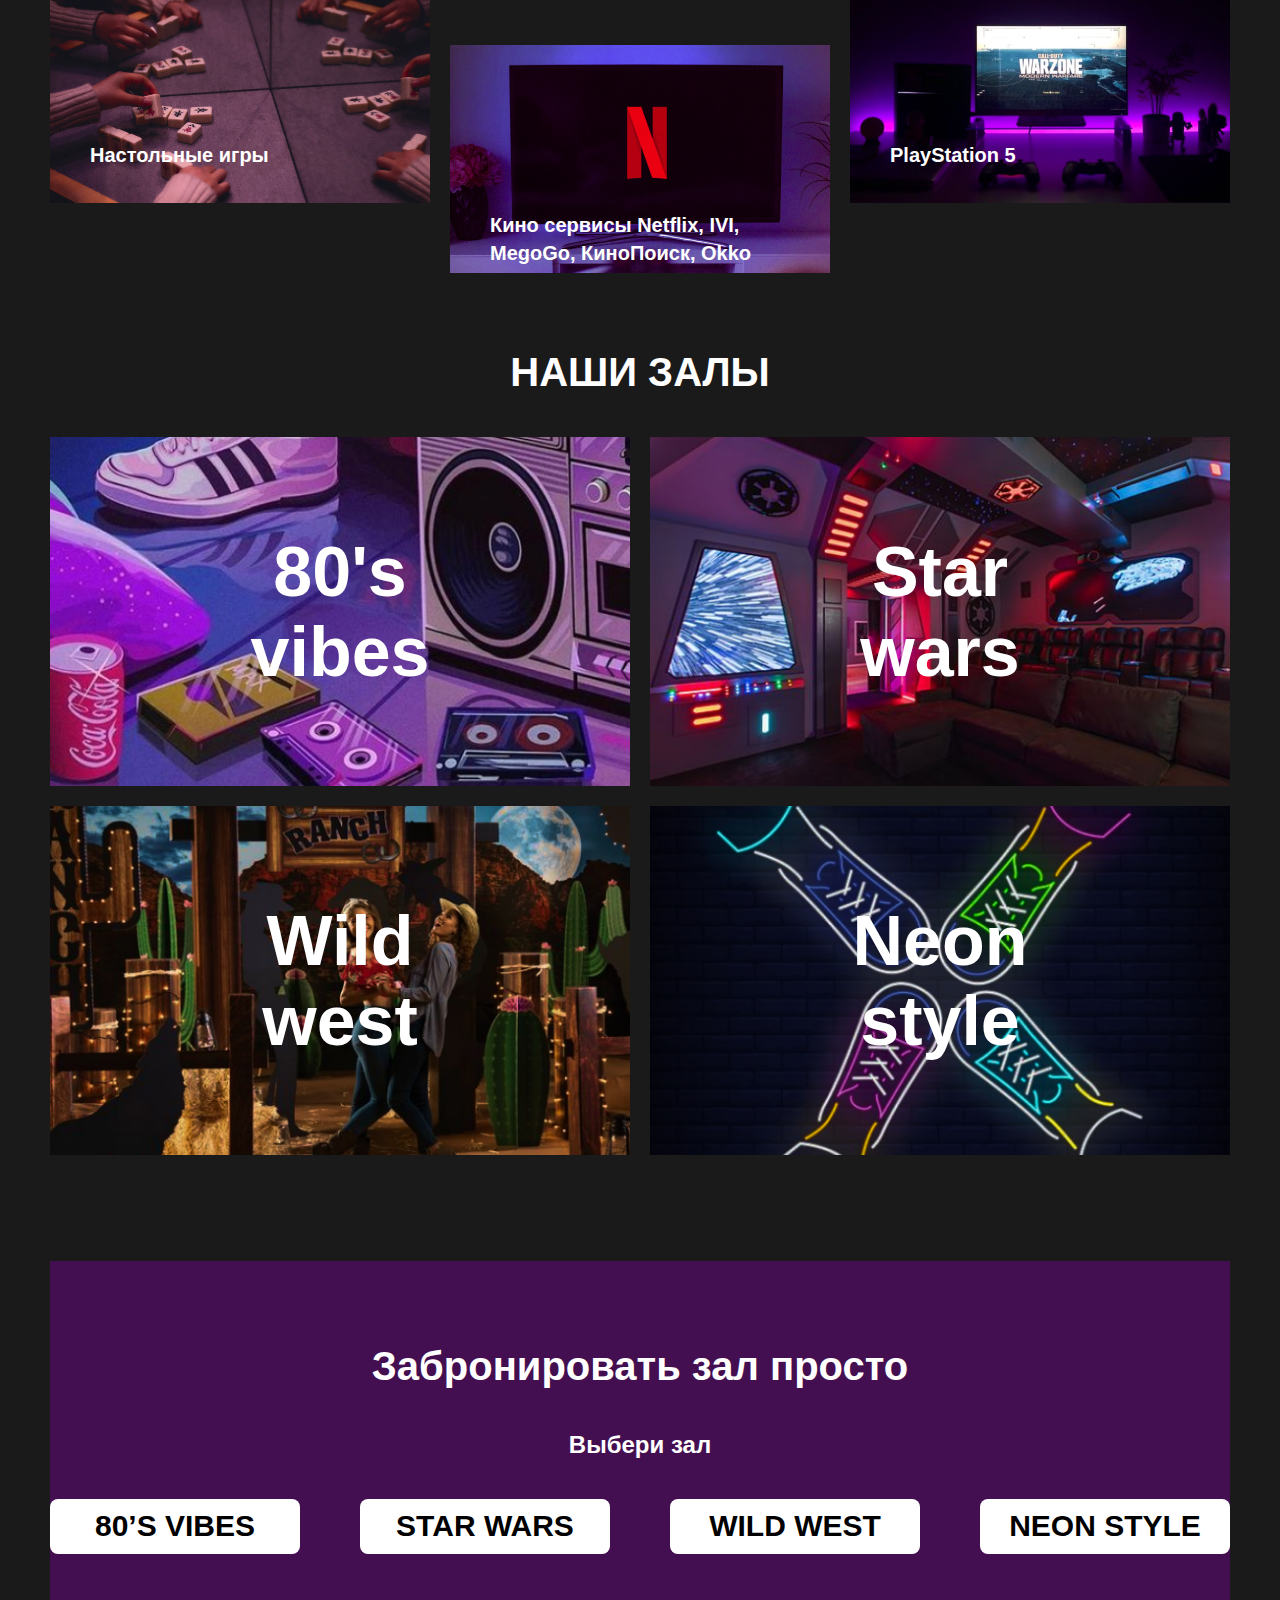
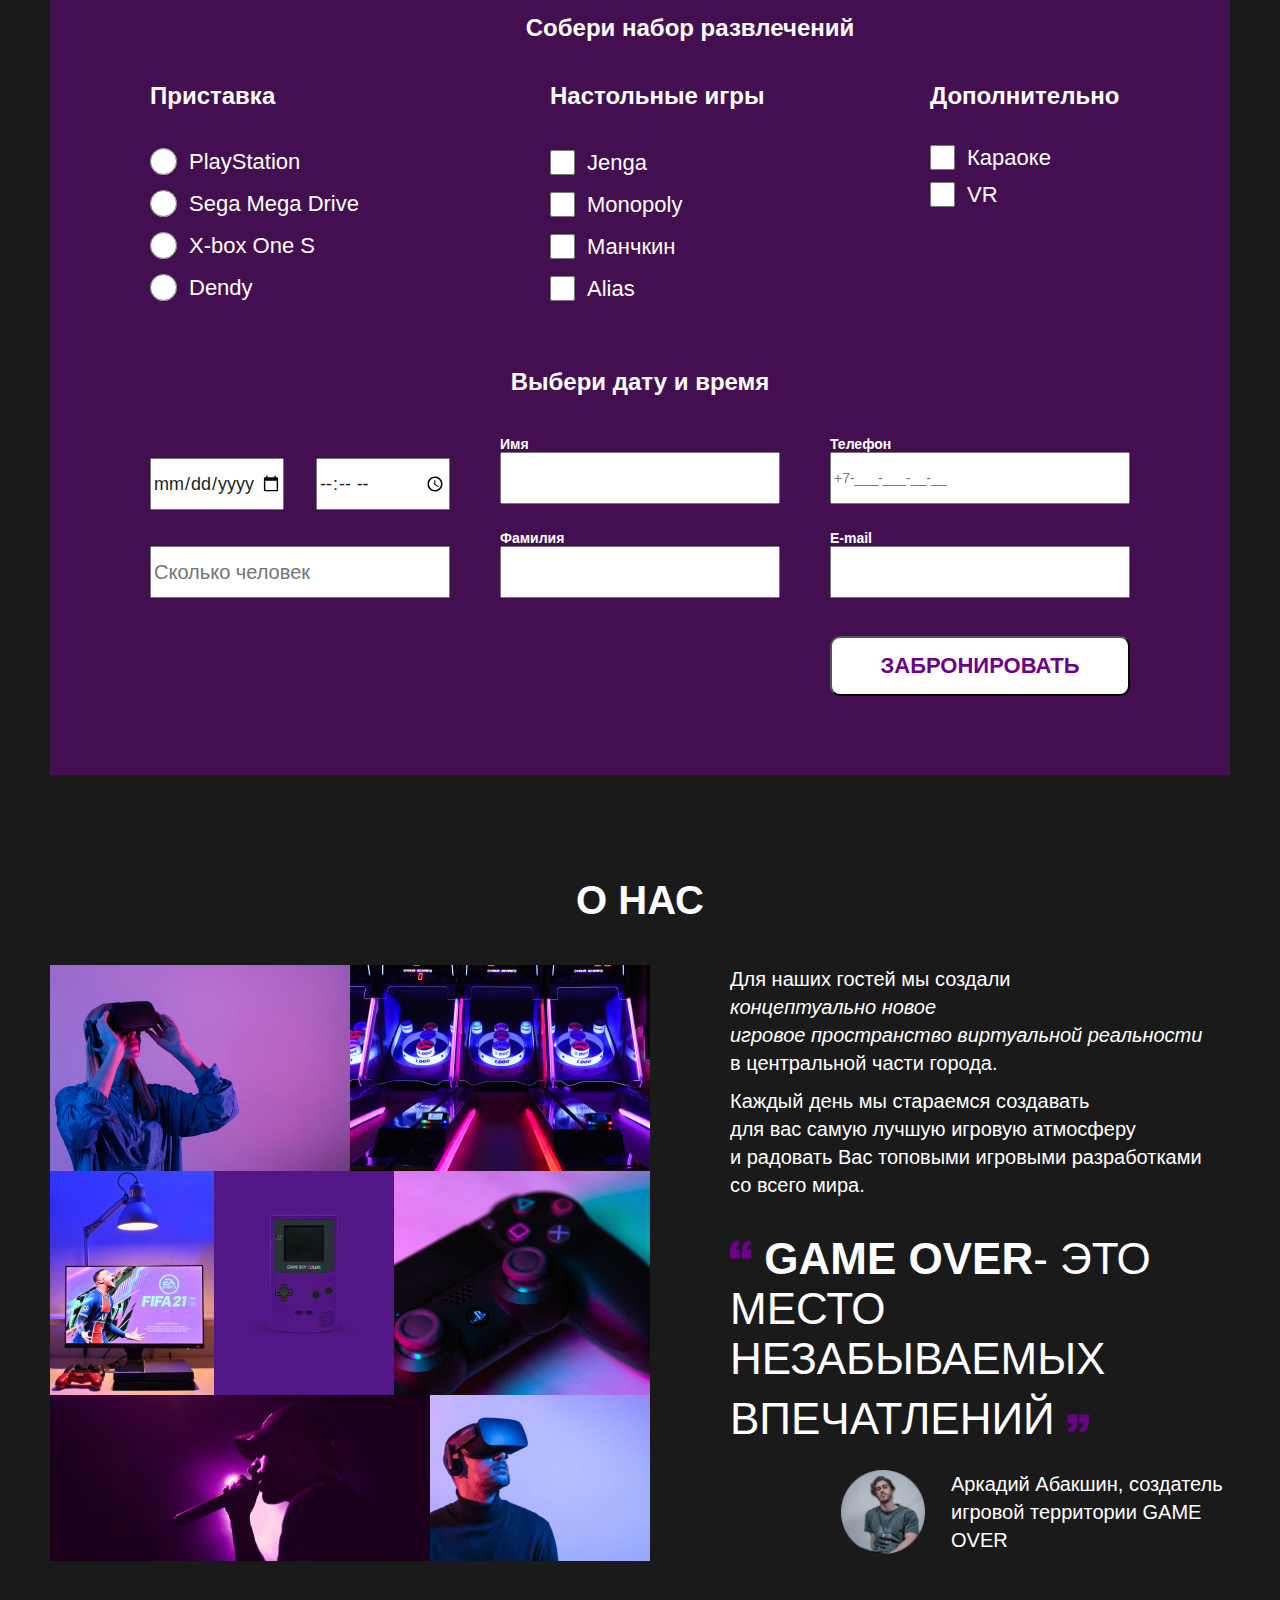
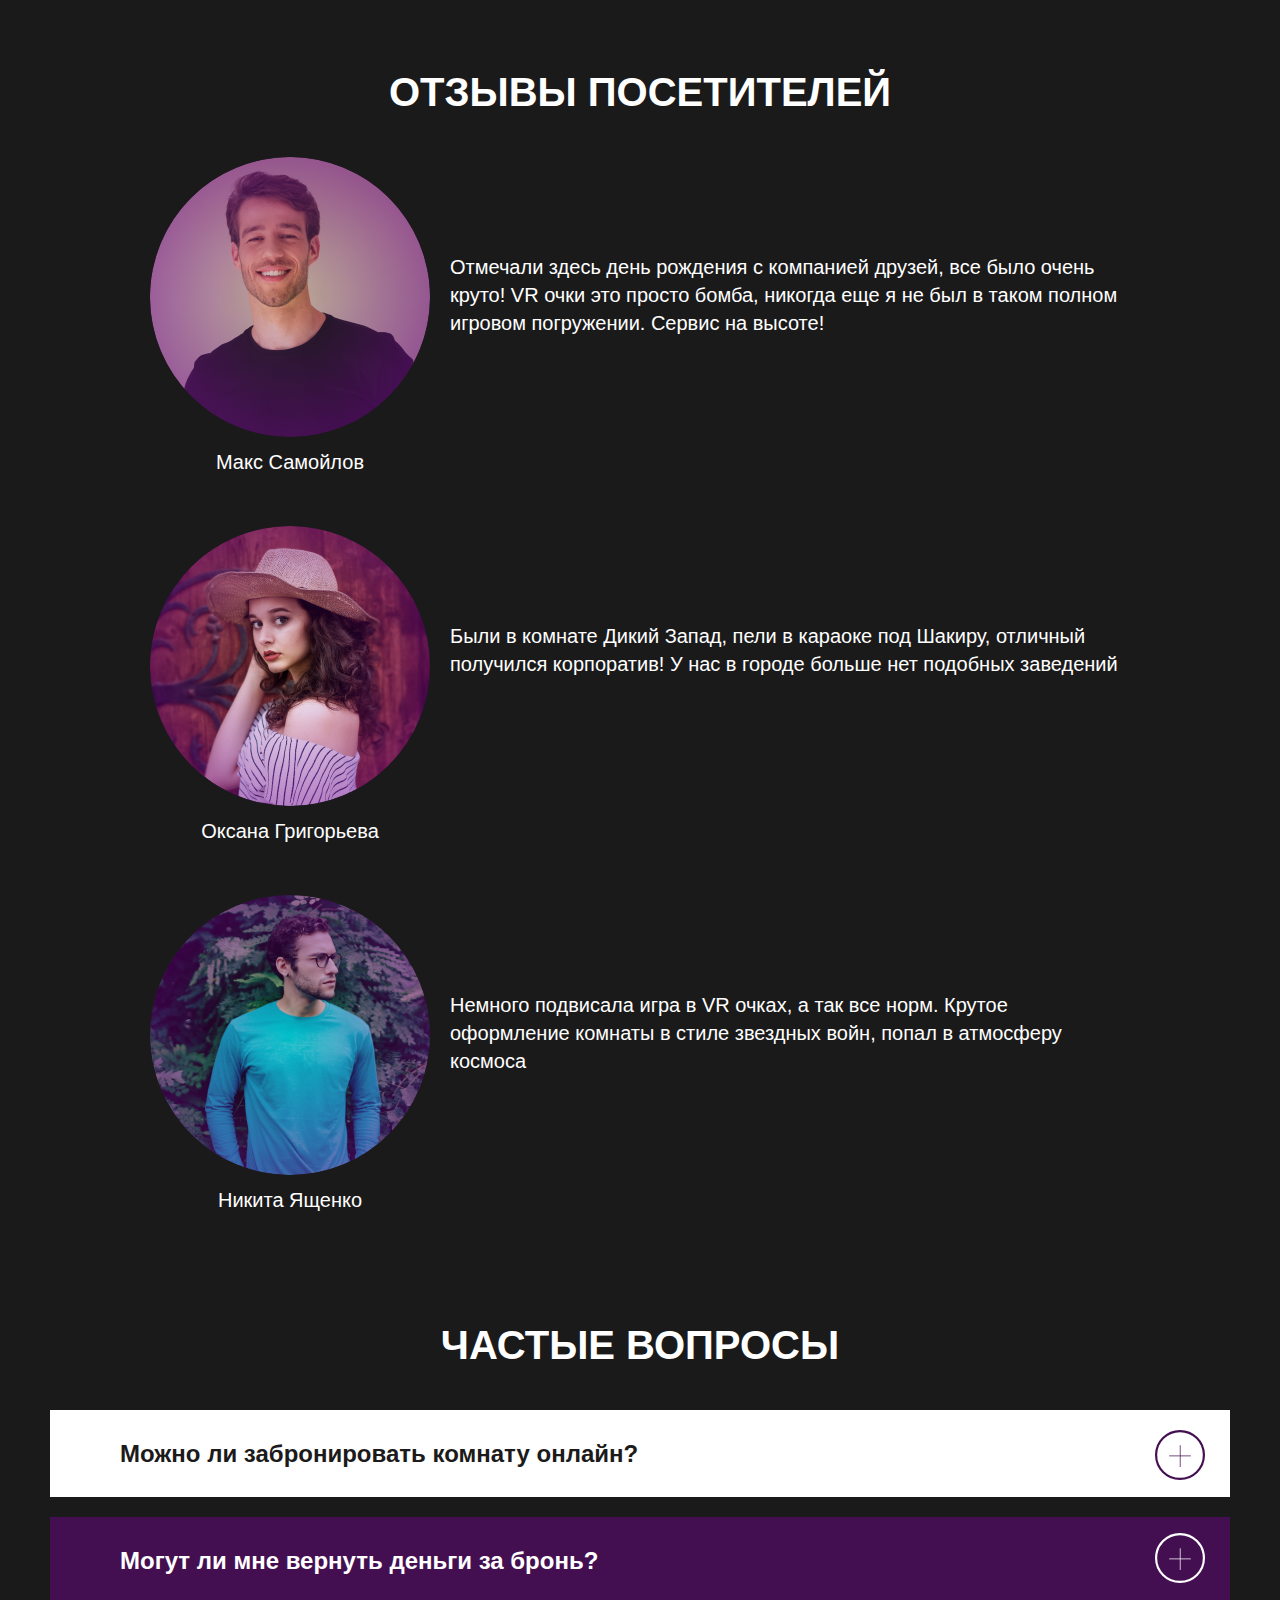
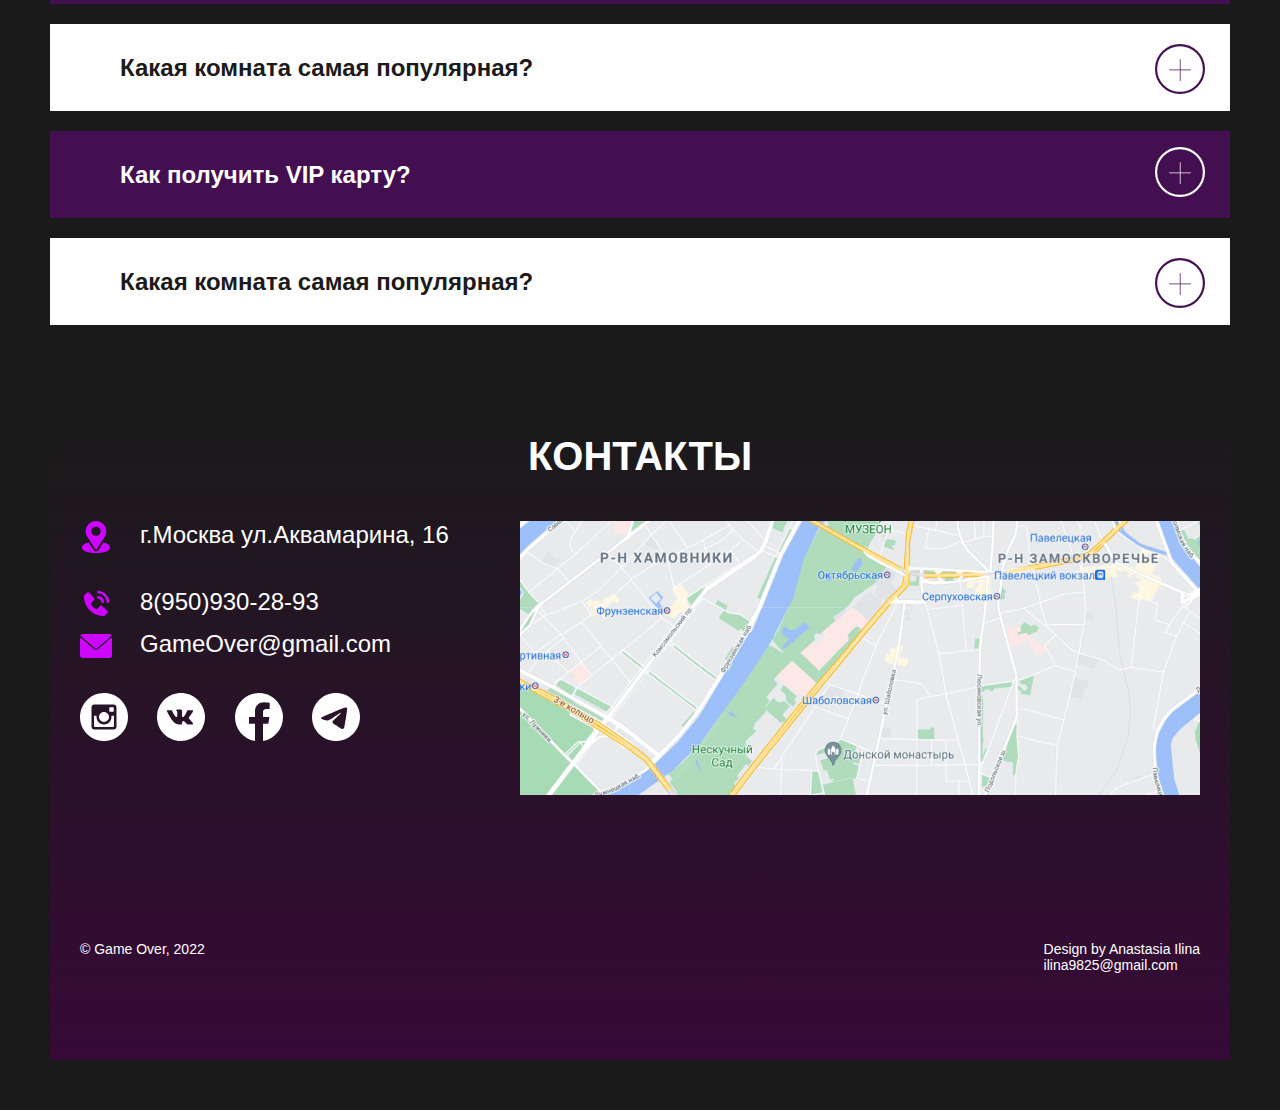
==== commit fdba229c: "commit message" ====
--- a/index.html
+++ b/index.html
@@ -35,7 +35,6 @@
 
 
 <main class="main">
-
   <section class="banner">
     <div class="container-banner">
       <p class="banner__name">Game over</p>
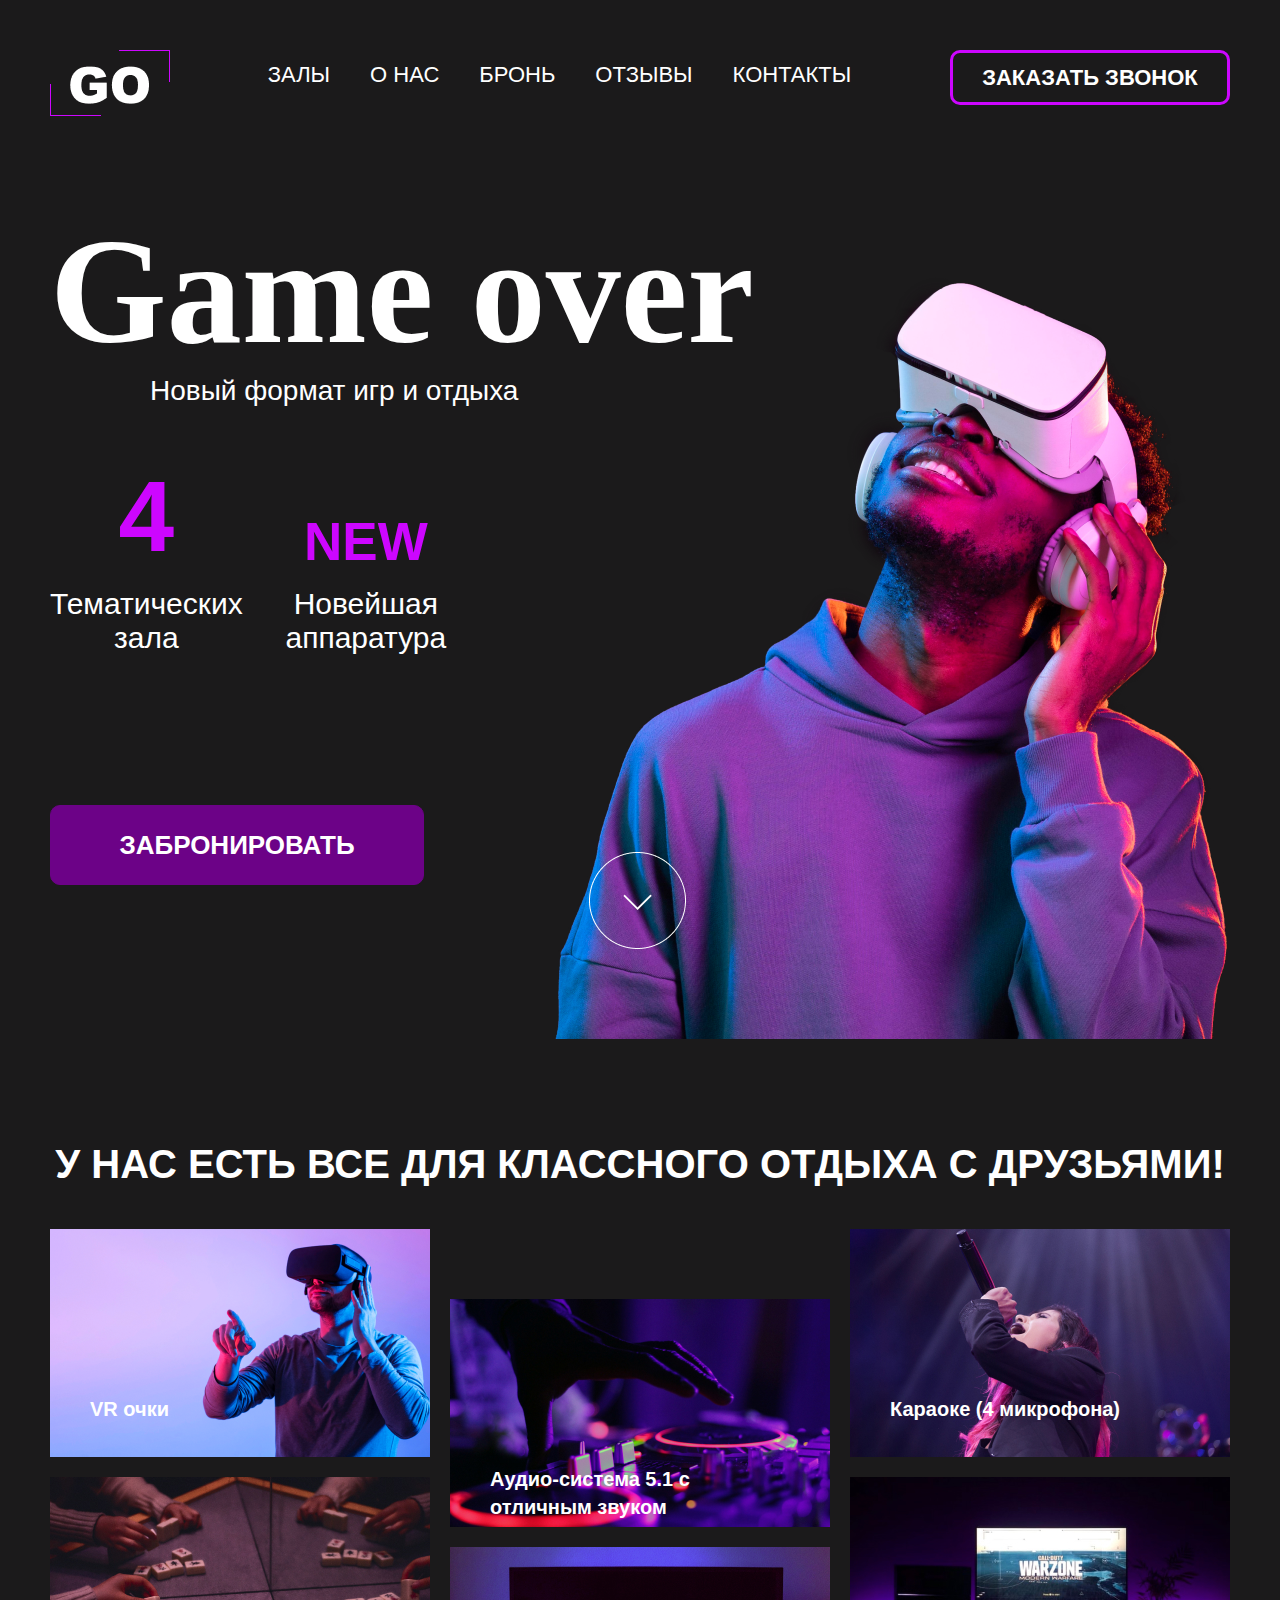
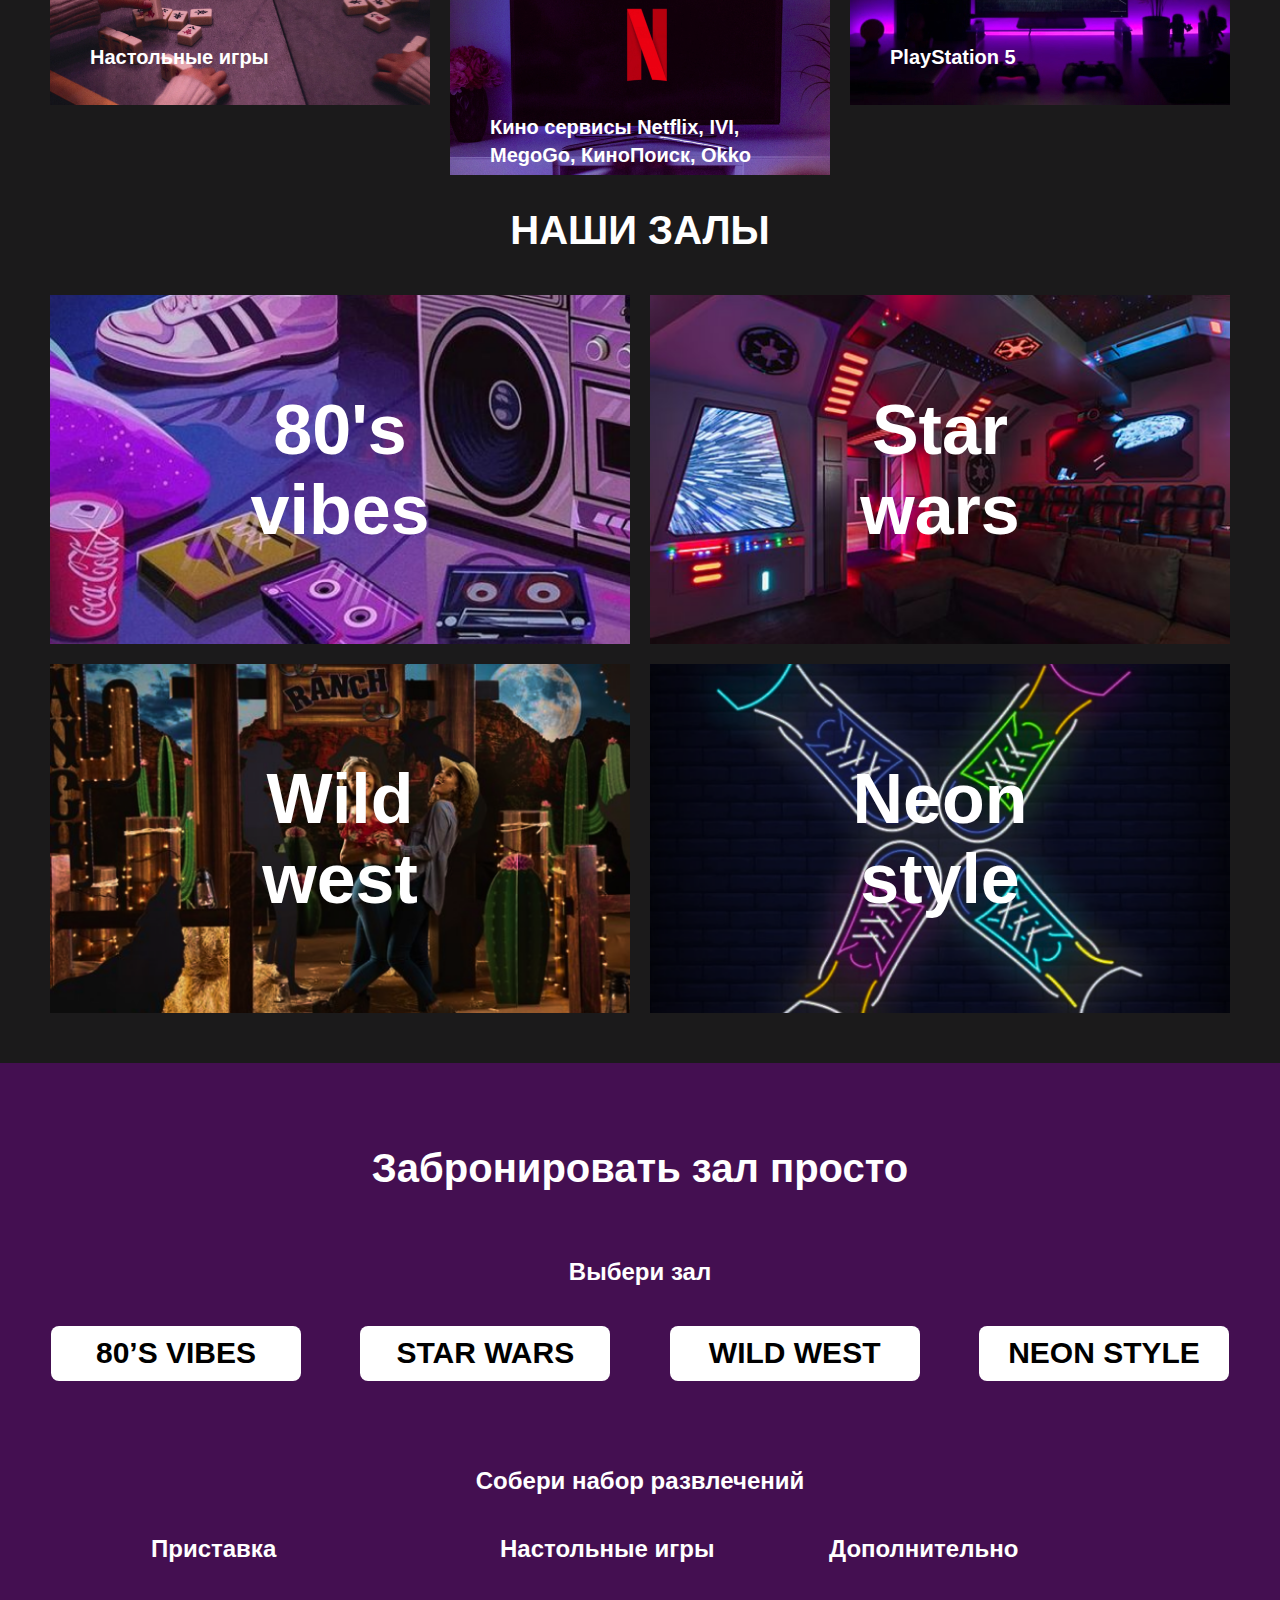
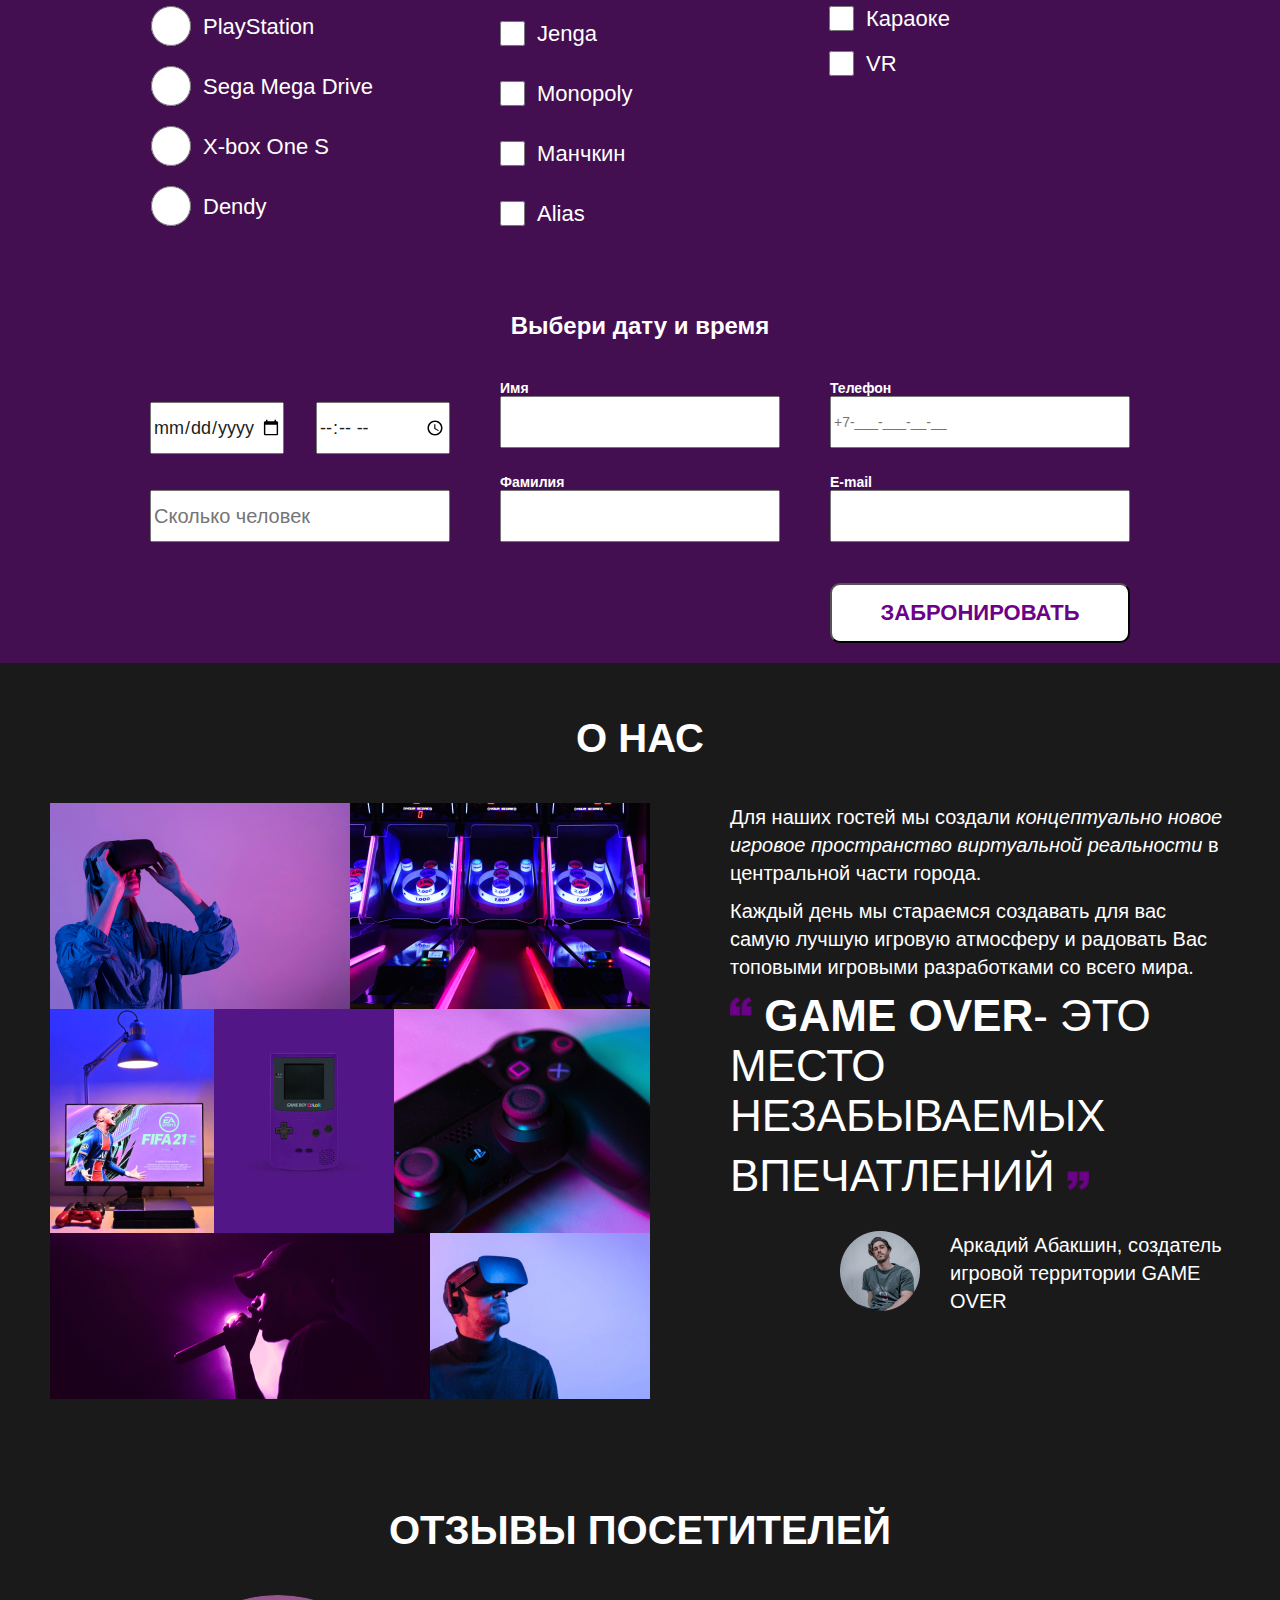
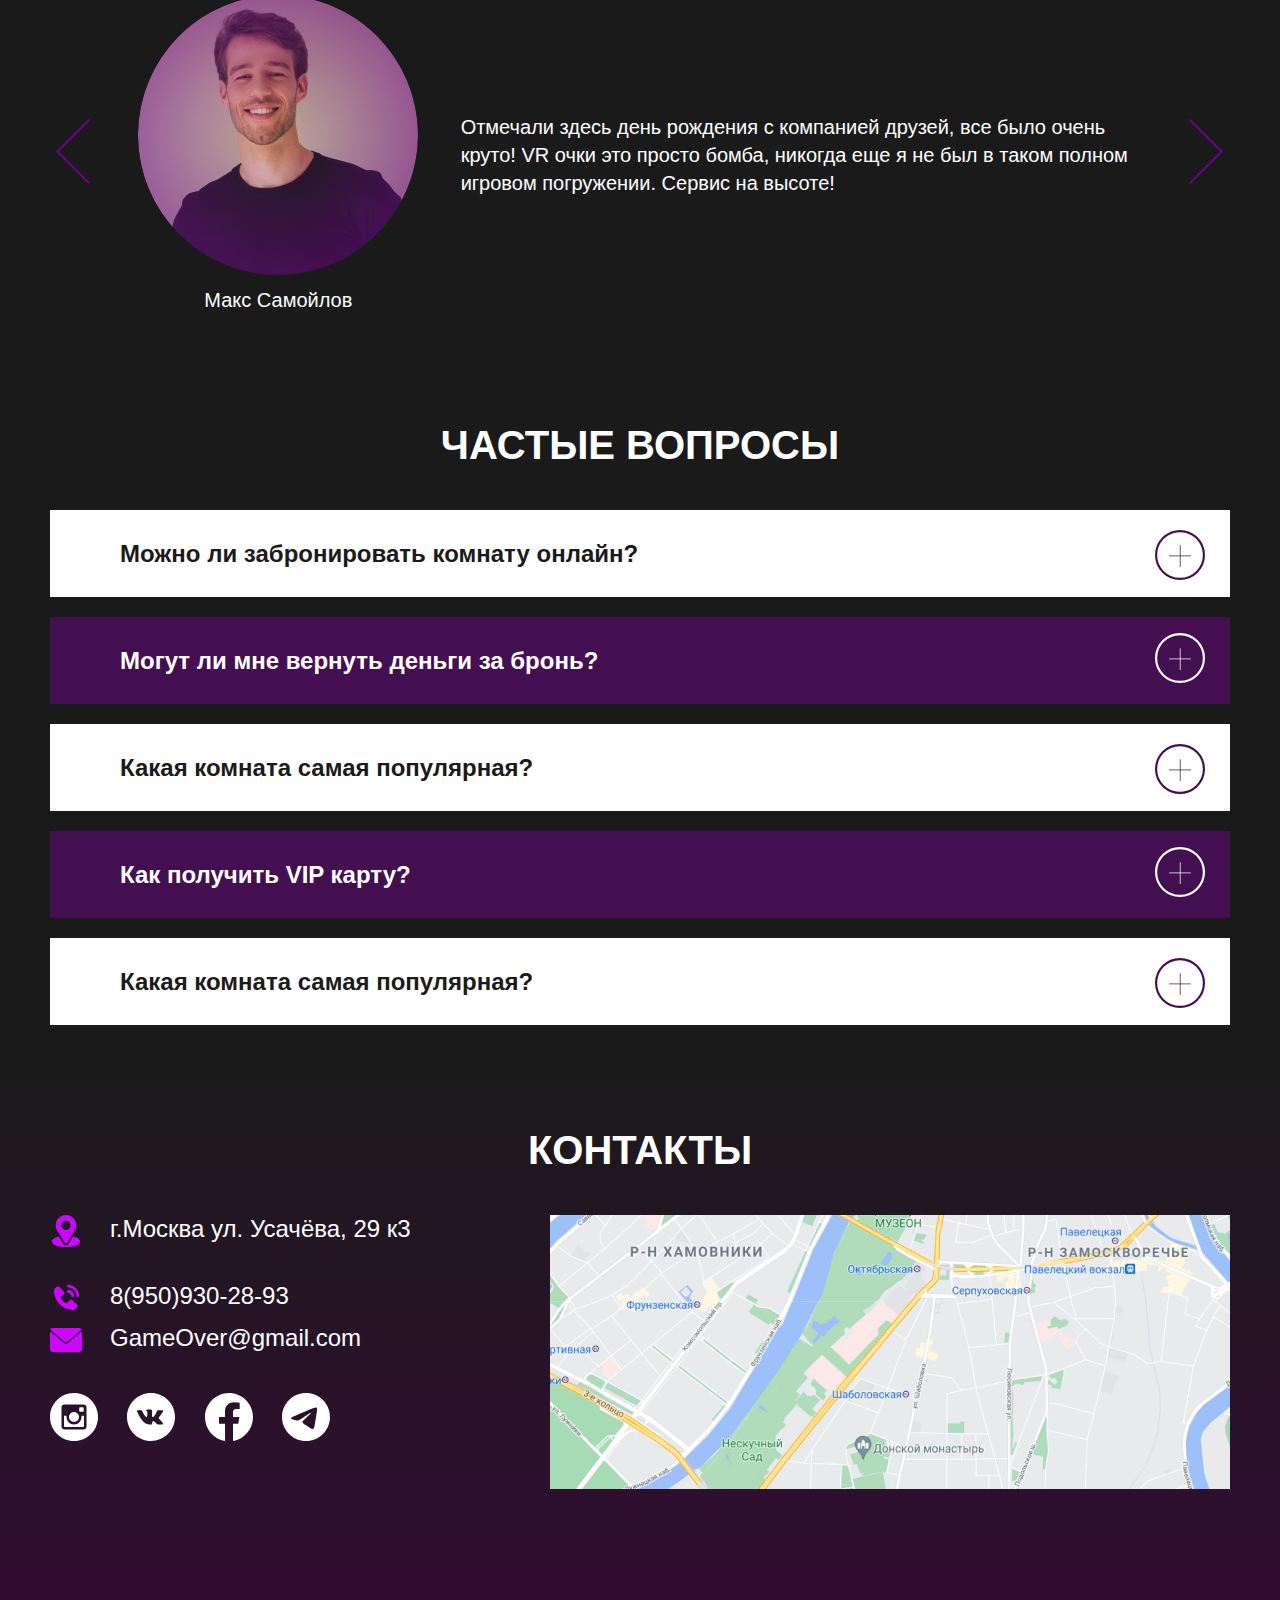
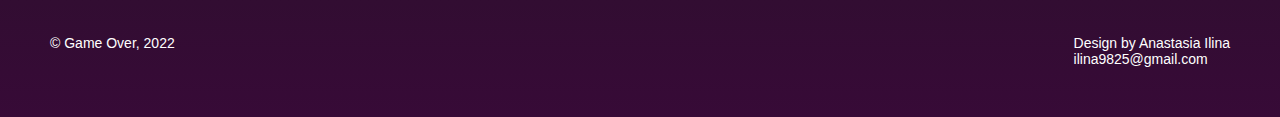
==== commit 413884c9: "commit message" ====
--- a/index.html
+++ b/index.html
@@ -16,6 +16,7 @@
 <header>
   <section class="header">
     <div class="container-header">
+      <img class="menu" src="img2/menu.svg" alt="меню">
       <img class="logo" src="img/logo-go.png" alt="image logo" title="logo">
       <nav class="navigation">
         <ul class="navigation__list">
@@ -68,7 +69,7 @@
           <p class="figcaption">Настольные игры</p>
         </li>
         <li class="rest__item rest__item_5">
-          <p class="figcaption">Кино сервисы Netflix, IVI, MegoGo, КиноПоиск, Okko</p>
+          <p class="figcaption figcaption5">Кино сервисы Netflix, IVI, MegoGo, КиноПоиск, Okko</p>
         </li>
         <li class="rest__item rest__item_6">
           <p class="figcaption">PlayStation 5</p>
@@ -93,117 +94,109 @@
 
   <section class="book">
     <div class="container-book">
+      <h2 id="book" class="book__title">Забронировать зал просто</h2>
       <form action="https://jsonplaceholder.typicode.com/posts" method="post">
-        <!--<fieldset>-->
-        <h2 id="book" class="book__title">Забронировать зал просто</h2>
-        <div class="big-box1">
+        <fieldset class="fieldset-1">
           <h3 class="book__subtitle">Выбери зал</h3>
-          <div class="big-box1__list">
-            <label class="big-box1__button"><input type="radio" class="big-box1__radio" name="80's vibes"
-                                                   value="80's vibes">80’s vibes</label>
-            <label class="big-box1__button"><input type="radio" class="big-box1__radio" name="wars" value="star wars">Star
+          <div class="container-book1">
+            <label class="container-book1__button"><input type="radio" class="container-book1__radio" name="80's vibes"
+                                                          value="80's vibes">80’s vibes</label>
+            <label class="container-book1__button"><input type="radio" class="container-book1__radio" name="wars"
+                                                          value="star wars">Star
               wars</label>
-            <label class="big-box1__button"><input type="radio" class="big-box1__radio" name="west" value="wild west">wild
+            <label class="container-book1__button"><input type="radio" class="container-book1__radio" name="west"
+                                                          value="wild west">wild
               west</label>
-            <label class="big-box1__button"><input type="radio" class="big-box1__radio " name="style"
-                                                   value="neon style">neon style</label>
-          </div>
-        </div>
-
-        <div class="big-box2">
+            <label class="container-book1__button"><input type="radio" class="container-book1__radio " name="style"
+                                                          value="neon style">neon style</label>
+          </div>
+        </fieldset>
+
+        <fieldset class="fieldset-2">
           <h3 class="book__subtitle">Собери набор развлечений</h3>
-
-          <div class="big-box2__list">
+          <div class="container-book2">
             <div class="small-box2 small-box2_left">
-              <p class="big-box2__item">Приставка</p>
-              <label class="big-box2__label">
-                <input type="radio" class="big-box2__input" name="play" value="playstation">PlayStation
-              </label>
-              <label class="big-box2__label">
-                <input type="radio" class="big-box2__input" name="sega" value="sega mega drive">Sega Mega Drive
-              </label>
-              <label class="big-box2__label">
-                <input type="radio" class="big-box2__input" name="x-box" value="x-box one s">X-box One S
-              </label>
-              <label class="big-box2__label">
-                <input type="radio" class="big-box2__input" name="dendy" value="dendy">Dendy
-              </label>
-            </div>
-
-            <div class="small-box2">
-              <p class="big-box2__item">Настольные игры</p>
-              <label class="big-box2__label">
-                <input type="checkbox" class="big-box2__input_2" name="jenga" value="Jenga">Jenga
-              </label>
-              <label class="big-box2__label">
-                <input type="checkbox" class="big-box2__input_2" name="monopoly" value="Monopoly">Monopoly
-              </label>
-              <label class="big-box2__label">
-                <input type="checkbox" class="big-box2__input_2" name="play" value="Munchkin">Манчкин
-              </label>
-              <label class="big-box2__label">
-                <input type="checkbox" class="big-box2__input_2" name="alias" value="Alias">Alias
-              </label>
-              </ul>
+              <p class=" book__subtitle2">Приставка</p>
+              <label class="container-book2__label">
+                <input type="radio" class="container-book2__input" name="play" value="playstation">PlayStation
+              </label>
+              <label class="container-book2__label">
+                <input type="radio" class="container-book2__input" name="sega" value="sega mega drive">Sega Mega Drive
+              </label>
+              <label class="container-book2__label">
+                <input type="radio" class="container-book2__input" name="x-box" value="x-box one s">X-box One S
+              </label>
+              <label class="container-book2__label">
+                <input type="radio" class="container-book2__input" name="dendy" value="dendy">Dendy
+              </label>
+            </div>
+
+            <div class="small-box2 small-box2_center">
+              <p class=" book__subtitle2">Настольные игры</p>
+              <label class="container-book2__label">
+                <input type="checkbox" class="container-book2__input_2" name="jenga" value="Jenga">Jenga
+              </label>
+              <label class="container-book2__label">
+                <input type="checkbox" class="container-book2__input_2" name="monopoly" value="Monopoly">Monopoly
+              </label>
+              <label class="container-book2__label">
+                <input type="checkbox" class="container-book2__input_2" name="play" value="Munchkin">Манчкин
+              </label>
+              <label class="container-book2__label">
+                <input type="checkbox" class="container-book2__input_2" name="alias" value="Alias">Alias
+              </label>
             </div>
 
             <div class="small-box2 small-box2_right">
-              <p class="big-box2__item">Дополнительно</p>
-
-              <label class="big-box2__label">
-                <input type="checkbox" class="big-box2__input_2" name="sing" value="karaoke">Караоке
-              </label>
-
-
-              <label class="big-box2__label">
-                <input type="checkbox" class="big-box2__input_2" name="vr" value="vr">VR
-              </label>
-
-            </div>
-          </div>
-        </div>
-
-
-        <div class="big-box3">
+              <p class=" book__subtitle2">Дополнительно</p>
+              <label class="container-book2__label">
+                <input type="checkbox" class="container-book2__input_2" name="sing" value="karaoke">Караоке
+              </label>
+              <label class="container-book2__label">
+                <input type="checkbox" class="container-book2__input_2" name="vr" value="vr">VR
+              </label>
+            </div>
+          </div>
+        </fieldset>
+
+
+        <fieldset class="fieldset-3">
           <h3 class="book__subtitle">Выбери дату и время</h3>
-
-          <div class="big-box3__list">
-
-            <div class="small-box3">
+          <div class="container-book3">
+            <div class="small-box3 small-box3-left">
               <div class="small-box__subtopic">
-                <input type="date" class="big-box3__input_date" name="date"
+                <input type="date" class="container-book3__input_date" name="date"
                        required>
-                <input type="time" class="big-box3__input_date" name="time" required>
+                <input type="time" class="container-book3__input_date" name="time" required>
               </div>
-              <input type="number" class="big-box3__input" name="count" min="1" required
+              <input type="number" class="container-book3__input container-book3__input_left" name="count" min="1"
+                     required
                      placeholder="Сколько человек">
             </div>
 
-            <div class="small-box3">
+            <div class="small-box3 small-box3-center">
               <label class="small-box3__label">Имя<br>
-                <input type="text" class="big-box3__input big-box3__input_center" name="first name" required>
+                <input type="text" class="container-book3__input container-book3__input_center" name="first name"
+                       required>
               </label>
               <label class="small-box3__label">Фамилия<br>
-                <input type="text" class="big-box3__input big-box3__input_center" name="surname" required>
-              </label>
-            </div>
-
-
-            <div class="small-box3">
+                <input type="text" class="container-book3__input container-book3__input_center" name="surname" required>
+              </label>
+            </div>
+
+            <div class="small-box3 small-box3-right">
               <label class="small-box3__label">Телефон<br>
-                <input type="tel" class="big-box3__input" name="phone" required title="+7-___-___-__-__"
+                <input type="tel" class="container-book3__input" name="phone" required title="+7-___-___-__-__"
                        placeholder="+7-___-___-__-__"
                        pattern="^\+?[7-8]-?[0-9]{3}-?[0-9]{3}-?[0-9]{2}-?[0-9]{2}$">
               </label>
               <label class="small-box3__label">E-mail<br>
-                <input type="email" class="big-box3__input" name="mail" required>
-              </label>
-            </div>
-          </div>
-        </div>
-
+                <input type="email" class="container-book3__input" name="mail" required>
+              </label>
+            </div>
+          </div>
+        </fieldset>
         <button type="submit" class="book__submit">Забронировать</button>
-        <!--</fieldset>-->
       </form>
     </div>
   </section>
@@ -212,20 +205,31 @@
   <section class="about">
     <div class="container-about">
       <h2 id="we" class="about__title">О нас</h2>
-      <div class="container-left">
-        <img class="about_img" src="img/photos.jpg" alt="Game over">
-      </div>
-      <div class="container-right">
-        <p class="about__text about__text_margin1">Для наших гостей мы создали
+      <div class="about-box1">
+        <p class="about__text about__text1">Для наших гостей мы создали
           <i>концептуально новое
             игровое пространство виртуальной реальности</i>
           в центральной части города.
         </p>
-        <p class="about__text about__text_margin2">Каждый день мы стараемся создавать
+        <p class="about__text about__text2">Каждый день мы стараемся создавать
           для вас самую лучшую игровую атмосферу
           и радовать Вас топовыми игровыми разработками
           со всего мира.
         </p>
+      </div>
+      <img class="about_img" src="img/photos.jpg" alt="Game over">
+      <div class="about-box">
+        <p class="about__text about__text1">Для наших гостей мы создали
+          <i>концептуально новое
+            игровое пространство виртуальной реальности</i>
+          в центральной части города.
+        </p>
+        <p class="about__text about__text2">Каждый день мы стараемся создавать
+          для вас самую лучшую игровую атмосферу
+          и радовать Вас топовыми игровыми разработками
+          со всего мира.
+        </p>
+    </div>
         <blockquote class="about__quote">
           <b>GAME OVER</b>-
           это место
@@ -233,13 +237,11 @@
           впечатлений
         </blockquote>
         <div class="boss">
-          <div class="boss__cite">
-            <p class="boss__text">Аркадий Абакшин,
-              создатель игровой
-              территории GAME OVER</p>
-          </div>
+          <div class="boss__img"></div>
+          <p class="boss__cite">Аркадий Абакшин,
+            создатель игровой
+            территории GAME OVER</p>
         </div>
-      </div>
     </div>
   </section>
 
@@ -247,39 +249,43 @@
   <section class="reviews">
     <div class="container-reviews">
       <h2 id="reviews" class="reviews__title">Отзывы посетителей</h2>
+
       <ul class="reviews__list">
         <li class="reviews__item">
-          <div class="box">
-            <div class="container-img container-img1">
+          <button class="reviews__button button-left" type="button"><img src="img2/left.svg" alt="#"></button>
+          <!--<div class="reviews__box">-->
+            <div class="reviews-person">
+              <div class="reviews-img reviews-img1"></div>
+              <p class="reviews__name">Макс Самойлов</p>
             </div>
             <p class="reviews__text">Отмечали здесь день рождения с компанией друзей, все было очень круто! VR очки это
               просто бомба,
               никогда еще я не был в таком полном игровом погружении. Сервис на высоте!</p>
-          </div>
-          <p class="reviews__text_clear">Макс Самойлов</p>
-        </li>
-        <li class="reviews__item">
-          <div class="box">
-            <div class="container-img container-img2">
-            </div>
+        <!--  </div>-->
+          <button class="reviews__button button-left" type="button"><img src="img2/right.svg" alt="#"></button>
+        </li>
+
+        <!--<li class="reviews__item">
+          <div class="reviews__box">
+            <div class="reviews-img reviewsr-img2"></div>
             <p class="reviews__text">Были в комнате Дикий Запад, пели в караоке под Шакиру, отличный получился
               корпоратив!
               У нас в городе
               больше нет подобных заведений</p>
           </div>
-          <p class="reviews__text_clear">Оксана Григорьева</p>
+          <p class="reviews__name">Оксана Григорьева</p>
         </li>
         <li class="reviews__item reviews__item_end">
-          <div class="box">
-            <div class="container-img container-img3">
-            </div>
+          <div class="reviews__box">
+            <div class="reviews-img reviews-img3"></div>
             <p class="reviews__text">Немного подвисала игра в VR очках, а так все норм. Крутое оформление комнаты в
               стиле звездных войн,
               попал в атмосферу космоса</p>
           </div>
-          <p class="reviews__text_clear ">Никита Ященко</p>
-        </li>
+          <p class="reviews__name ">Никита Ященко</p>
+        </li>-->
       </ul>
+
     </div>
   </section>
 
@@ -303,10 +309,13 @@
   <section class="footer">
     <div class="container-footer">
       <h2 id="contacts" class="footer__title">Контакты</h2>
-      <div class="big-box">
-        <div class="big-box__box">
+      <div class="container-footer1">
+        <div class="big-box">
           <ul class="contacts__list">
-            <li class="contacts__item contacts__item_location">г.Москва ул.Аквамарина, 16</li>
+            <li class="contacts__item contacts__item_location">г.Москва
+              ул. Усачёва, 29 к3</li>
+            <li class="contacts__item contacts__item_location2">г.Москва<br>
+              ул. Усачёва, 29 к3</li>
             <li class="contacts__item contacts__item_phone"><a href="tel:89999999999">8(950)930-28-93</a></li>
             <li class="contacts__item contacts__item_mail "><a href="mailto:GameOver@gmail.com">GameOver@gmail.com</a>
             </li>
@@ -320,9 +329,11 @@
         </div>
         <img class="map" src="img/map.png" alt="карта">
       </div>
-      <p class="footer__text left">© Game Over, 2022</p>
-      <a class="footer__text right" href="#" target="_blank">Design by Anastasia Ilina<br>
-        ilina9825@gmail.com</a>
+      <div class="container-footer2">
+        <p class="footer__text">© Game Over, 2022</p>
+        <a class="footer__text right" href="#" target="_blank">Design by Anastasia Ilina<br>
+          ilina9825@gmail.com</a>
+      </div>
     </div>
 
   </section>
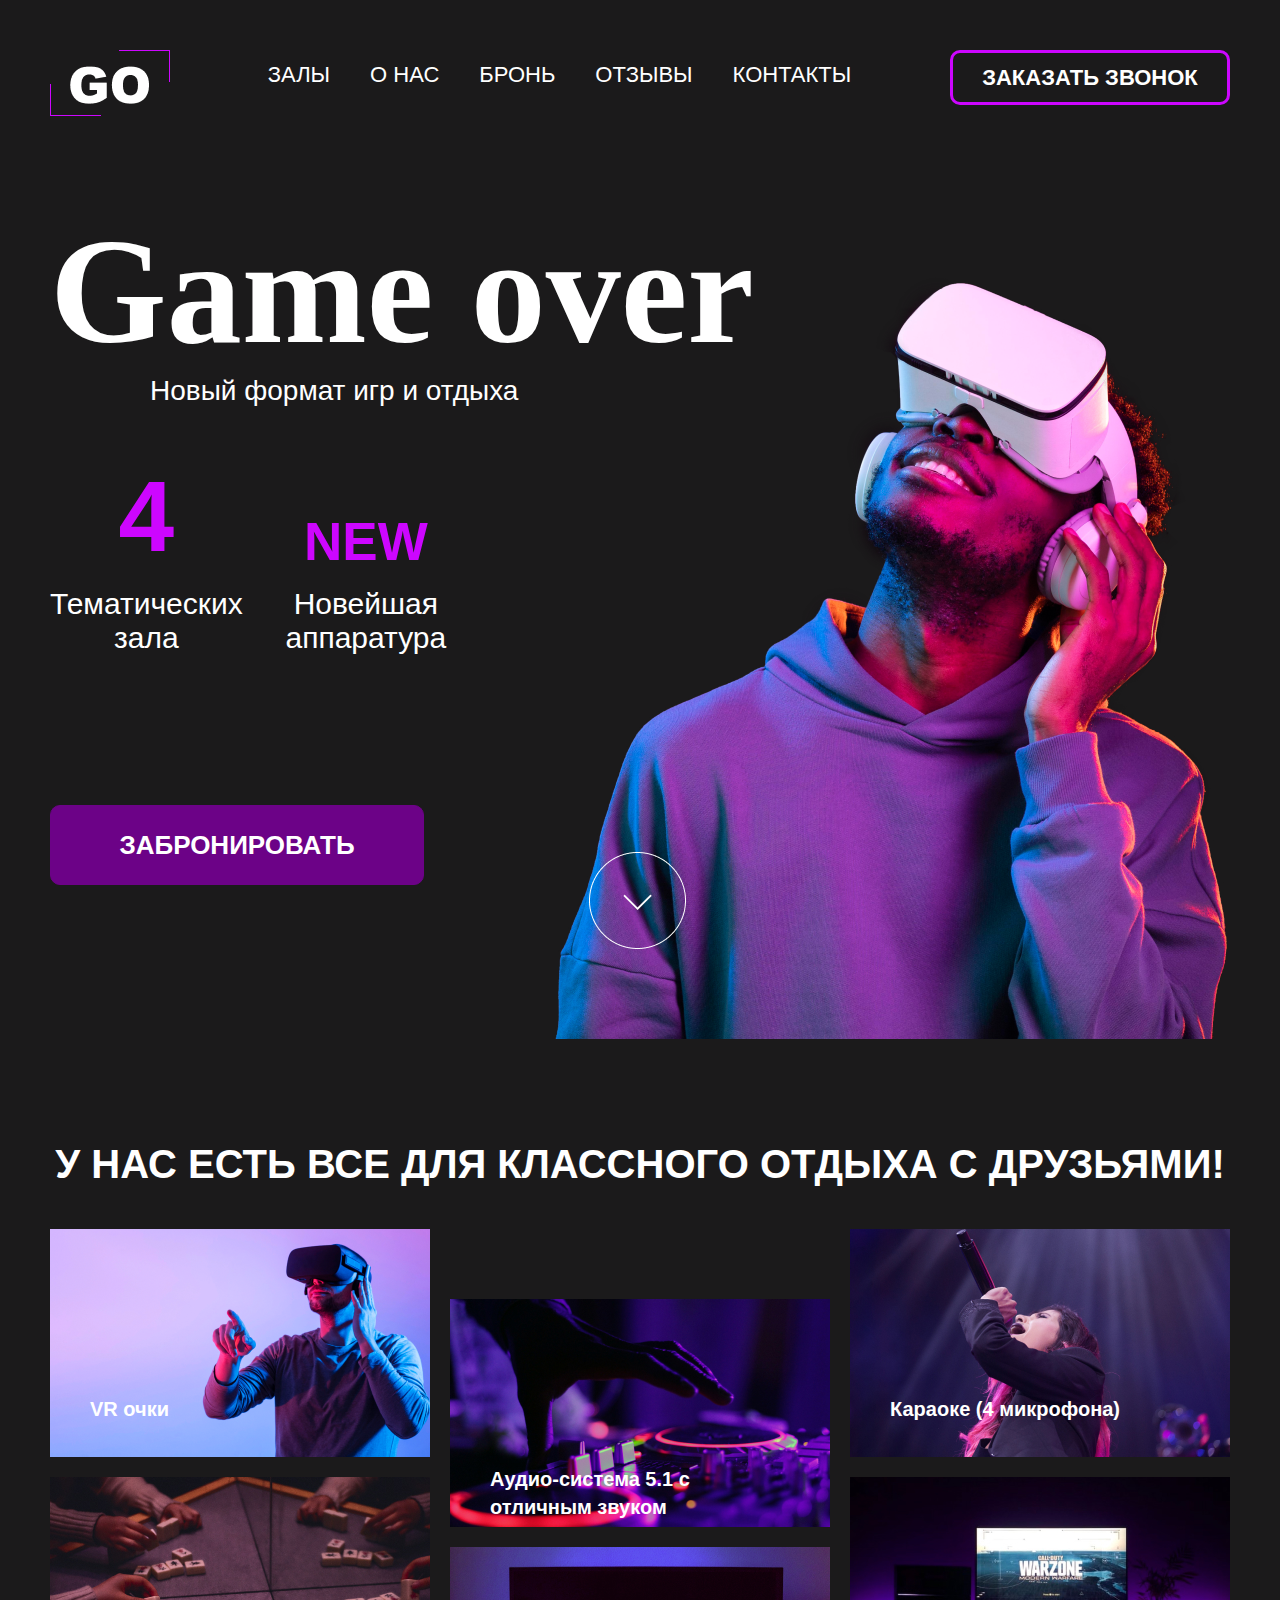
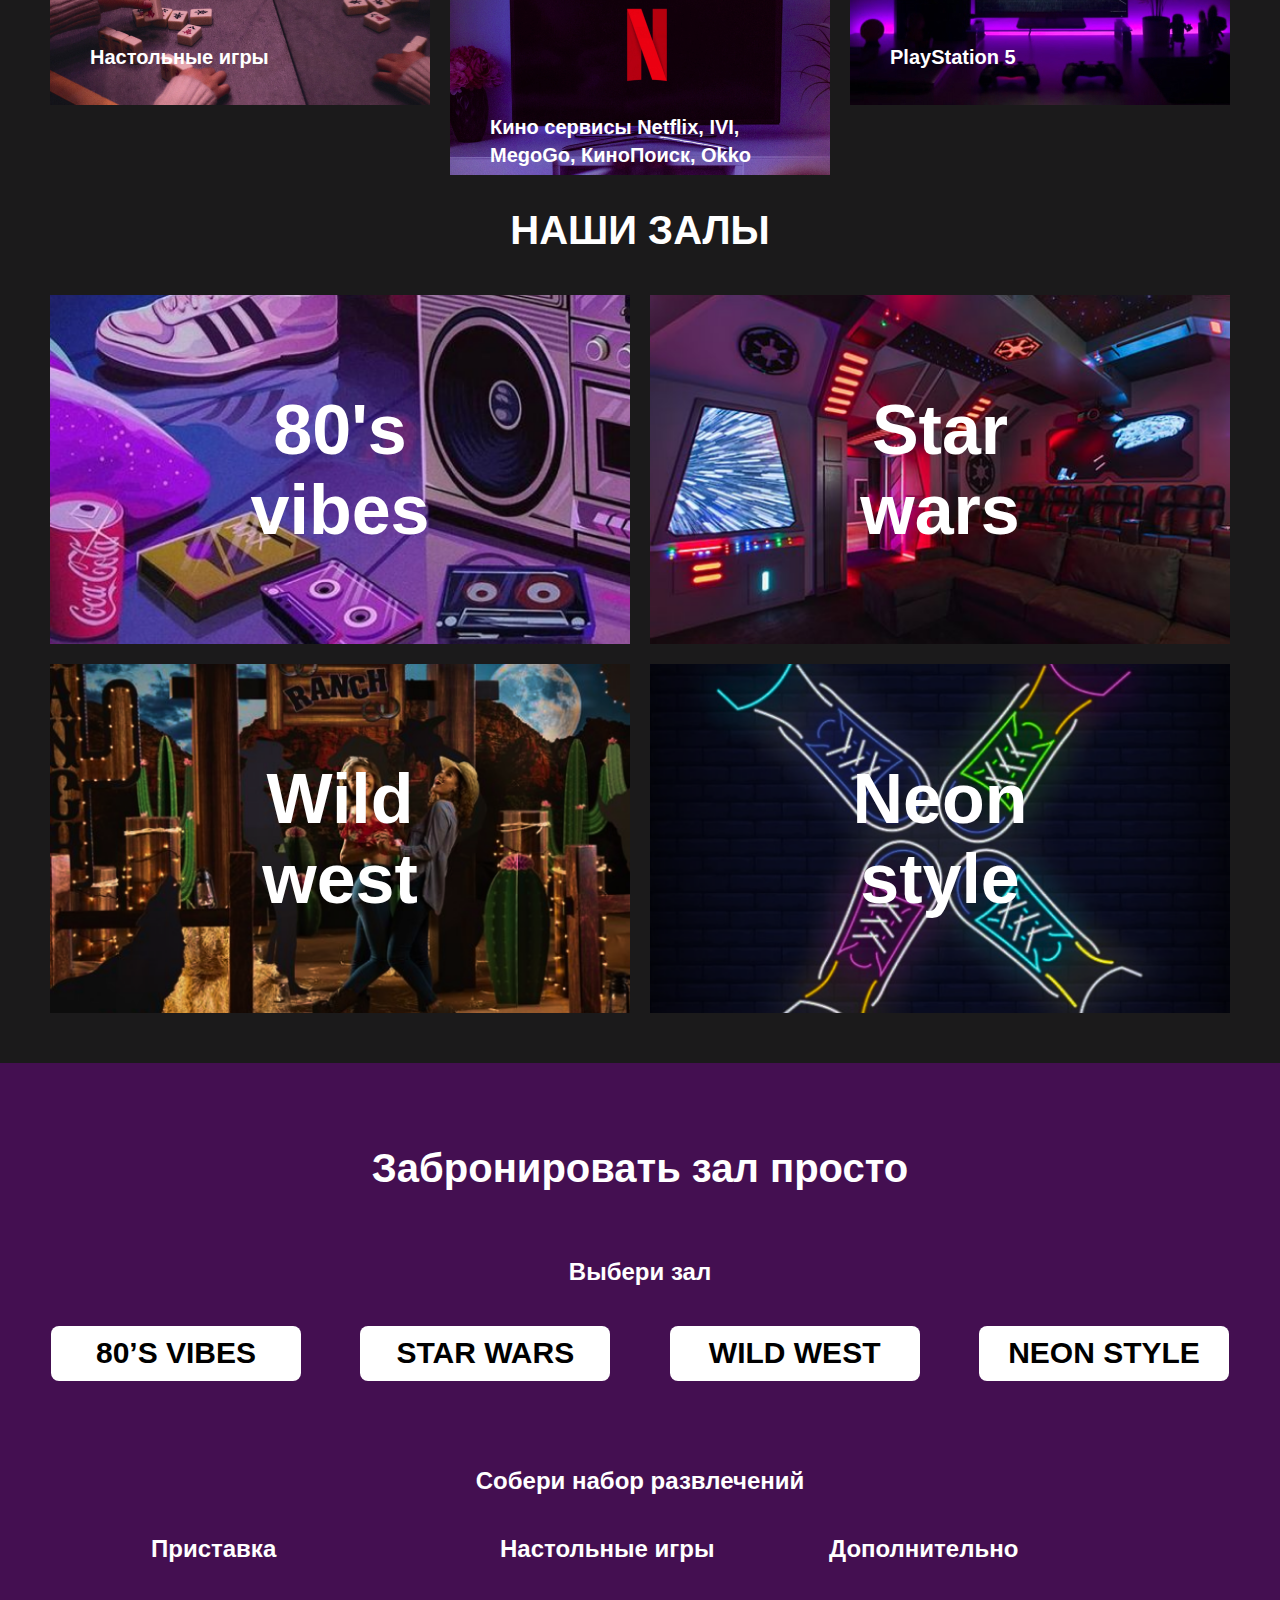
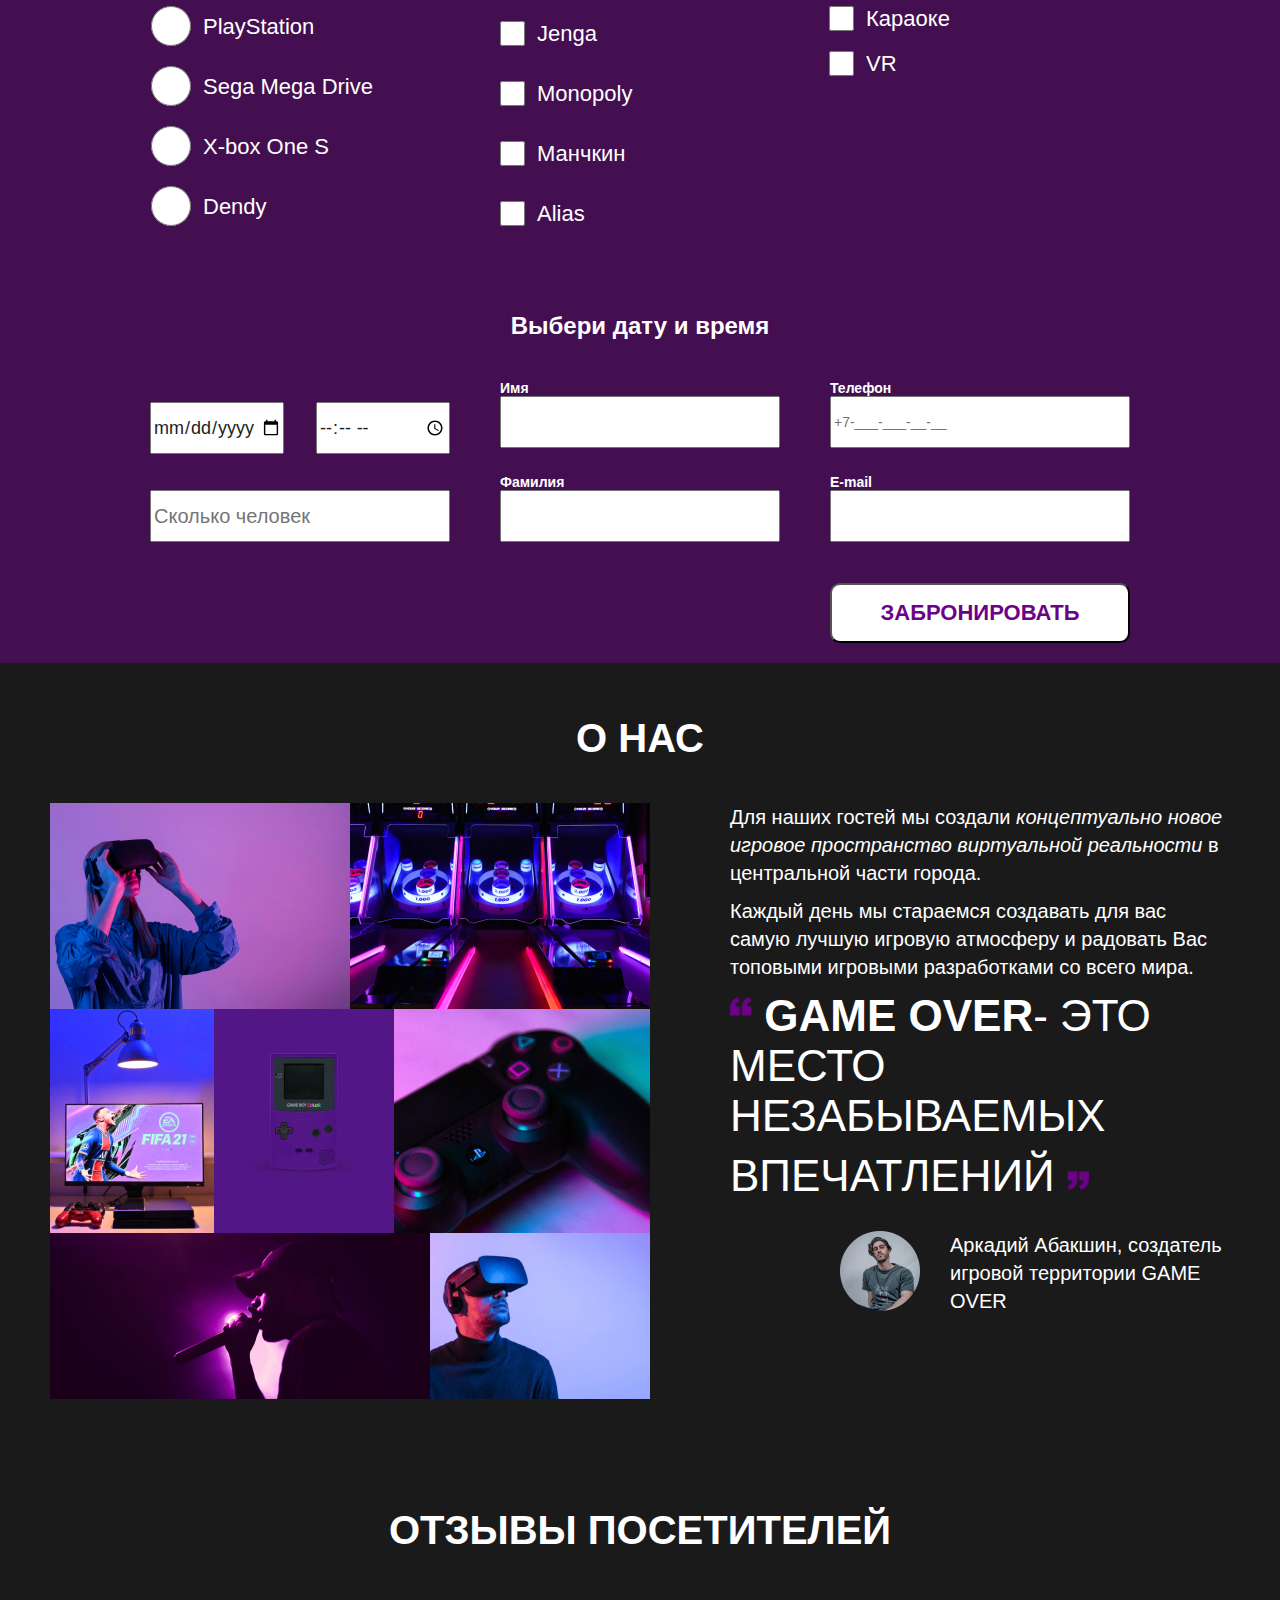
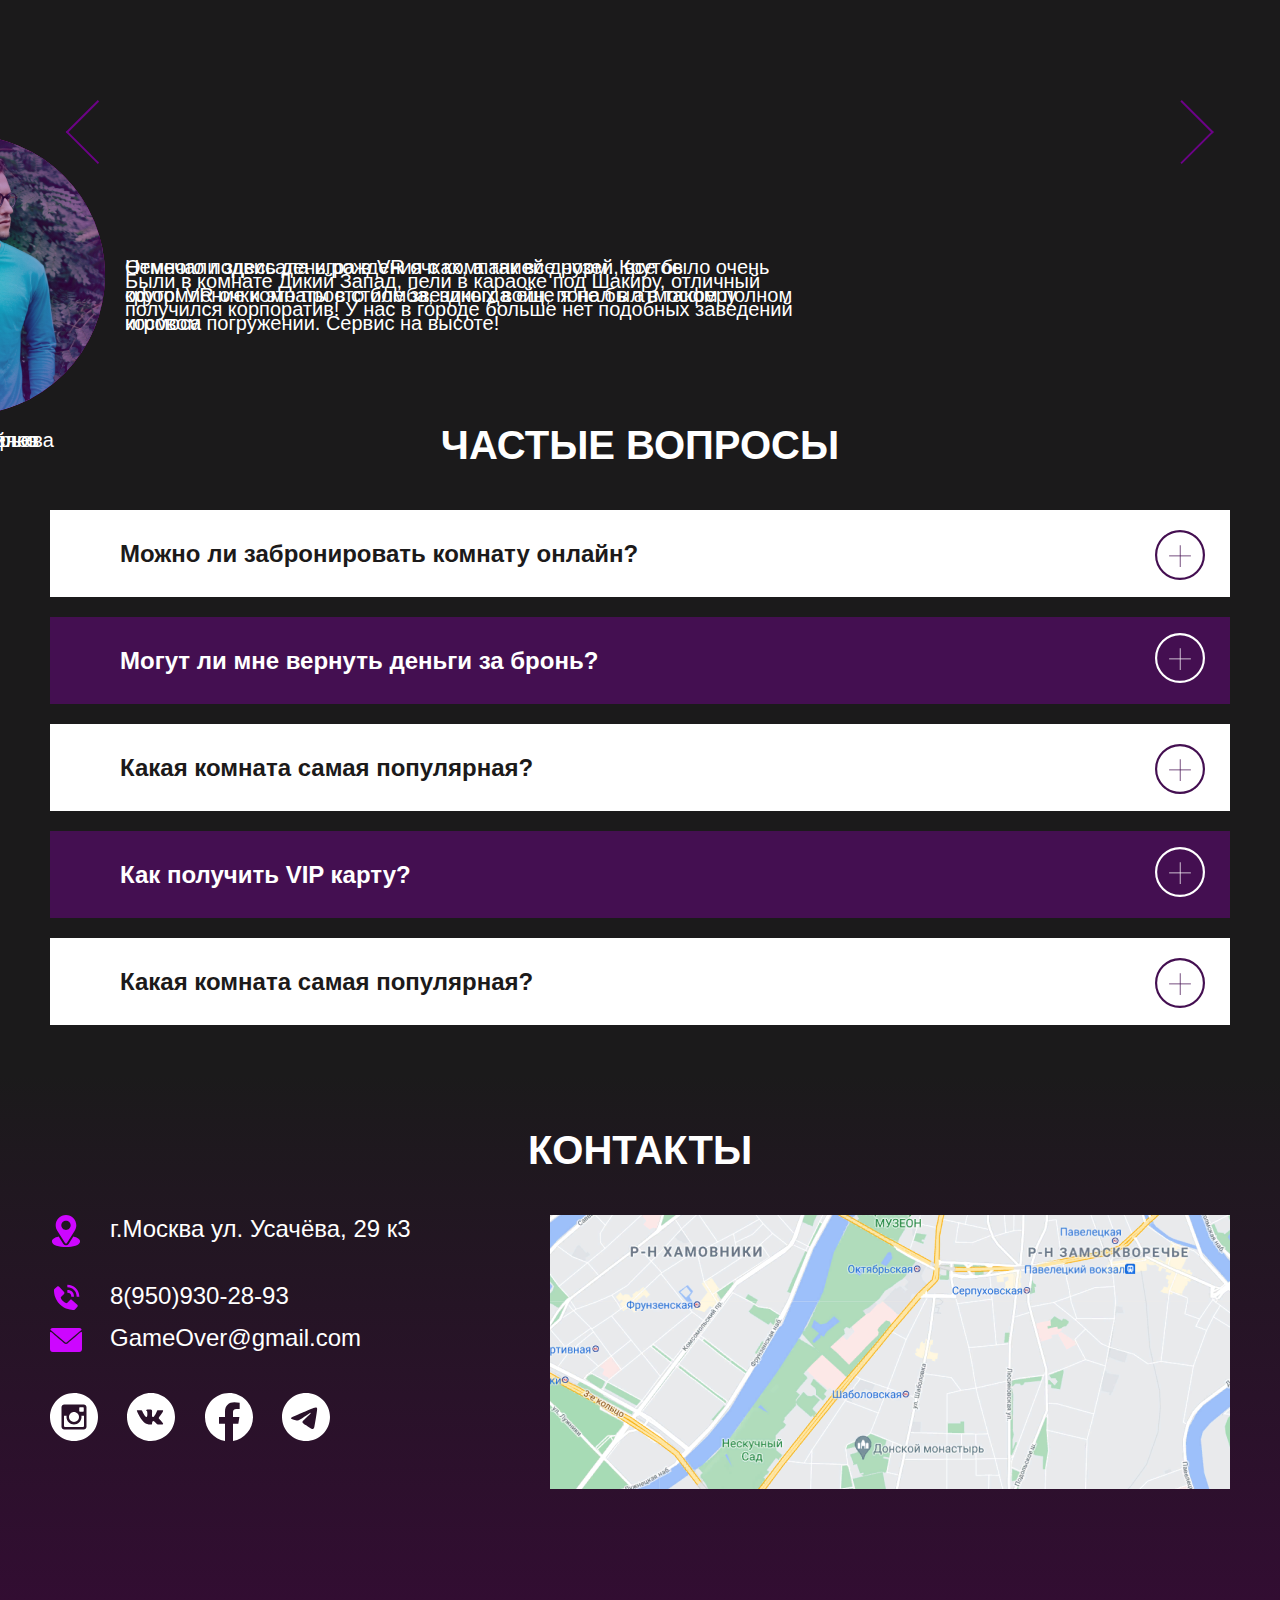
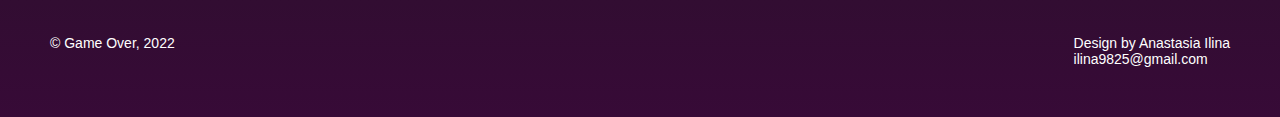
==== commit 41a19581: "commit message" ====
--- a/index.html
+++ b/index.html
@@ -249,11 +249,10 @@
   <section class="reviews">
     <div class="container-reviews">
       <h2 id="reviews" class="reviews__title">Отзывы посетителей</h2>
-
-      <ul class="reviews__list">
-        <li class="reviews__item">
-          <button class="reviews__button button-left" type="button"><img src="img2/left.svg" alt="#"></button>
-          <!--<div class="reviews__box">-->
+      <div class="reviews-content">
+        <button class="reviews__button button-left" type="button"><img class="slider-img" src="img2/left.svg" alt="#"></button>
+        <ul class="reviews__slider">
+          <li class="reviews__item anim1">
             <div class="reviews-person">
               <div class="reviews-img reviews-img1"></div>
               <p class="reviews__name">Макс Самойлов</p>
@@ -261,31 +260,29 @@
             <p class="reviews__text">Отмечали здесь день рождения с компанией друзей, все было очень круто! VR очки это
               просто бомба,
               никогда еще я не был в таком полном игровом погружении. Сервис на высоте!</p>
-        <!--  </div>-->
-          <button class="reviews__button button-left" type="button"><img src="img2/right.svg" alt="#"></button>
-        </li>
-
-        <!--<li class="reviews__item">
-          <div class="reviews__box">
-            <div class="reviews-img reviewsr-img2"></div>
+          </li>
+          <li class="reviews__item anim2">
+            <div class="reviews-person">
+              <div class="reviews-img reviews-img2"></div>
+              <p class="reviews__name">Оксана Григорьева</p>
+            </div>
             <p class="reviews__text">Были в комнате Дикий Запад, пели в караоке под Шакиру, отличный получился
               корпоратив!
               У нас в городе
               больше нет подобных заведений</p>
-          </div>
-          <p class="reviews__name">Оксана Григорьева</p>
-        </li>
-        <li class="reviews__item reviews__item_end">
-          <div class="reviews__box">
-            <div class="reviews-img reviews-img3"></div>
+          </li>
+          <li class="reviews__item anim3">
+            <div class="reviews-person">
+              <div class="reviews-img reviews-img3"></div>
+              <p class="reviews__name ">Никита Ященко</p>
+            </div>
             <p class="reviews__text">Немного подвисала игра в VR очках, а так все норм. Крутое оформление комнаты в
               стиле звездных войн,
               попал в атмосферу космоса</p>
-          </div>
-          <p class="reviews__name ">Никита Ященко</p>
-        </li>-->
-      </ul>
-
+          </li>
+        </ul>
+        <button class="reviews__button button-left" type="button"><img  class="slider-img" src="img2/right.svg" alt="#"></button>
+      </div>
     </div>
   </section>
 
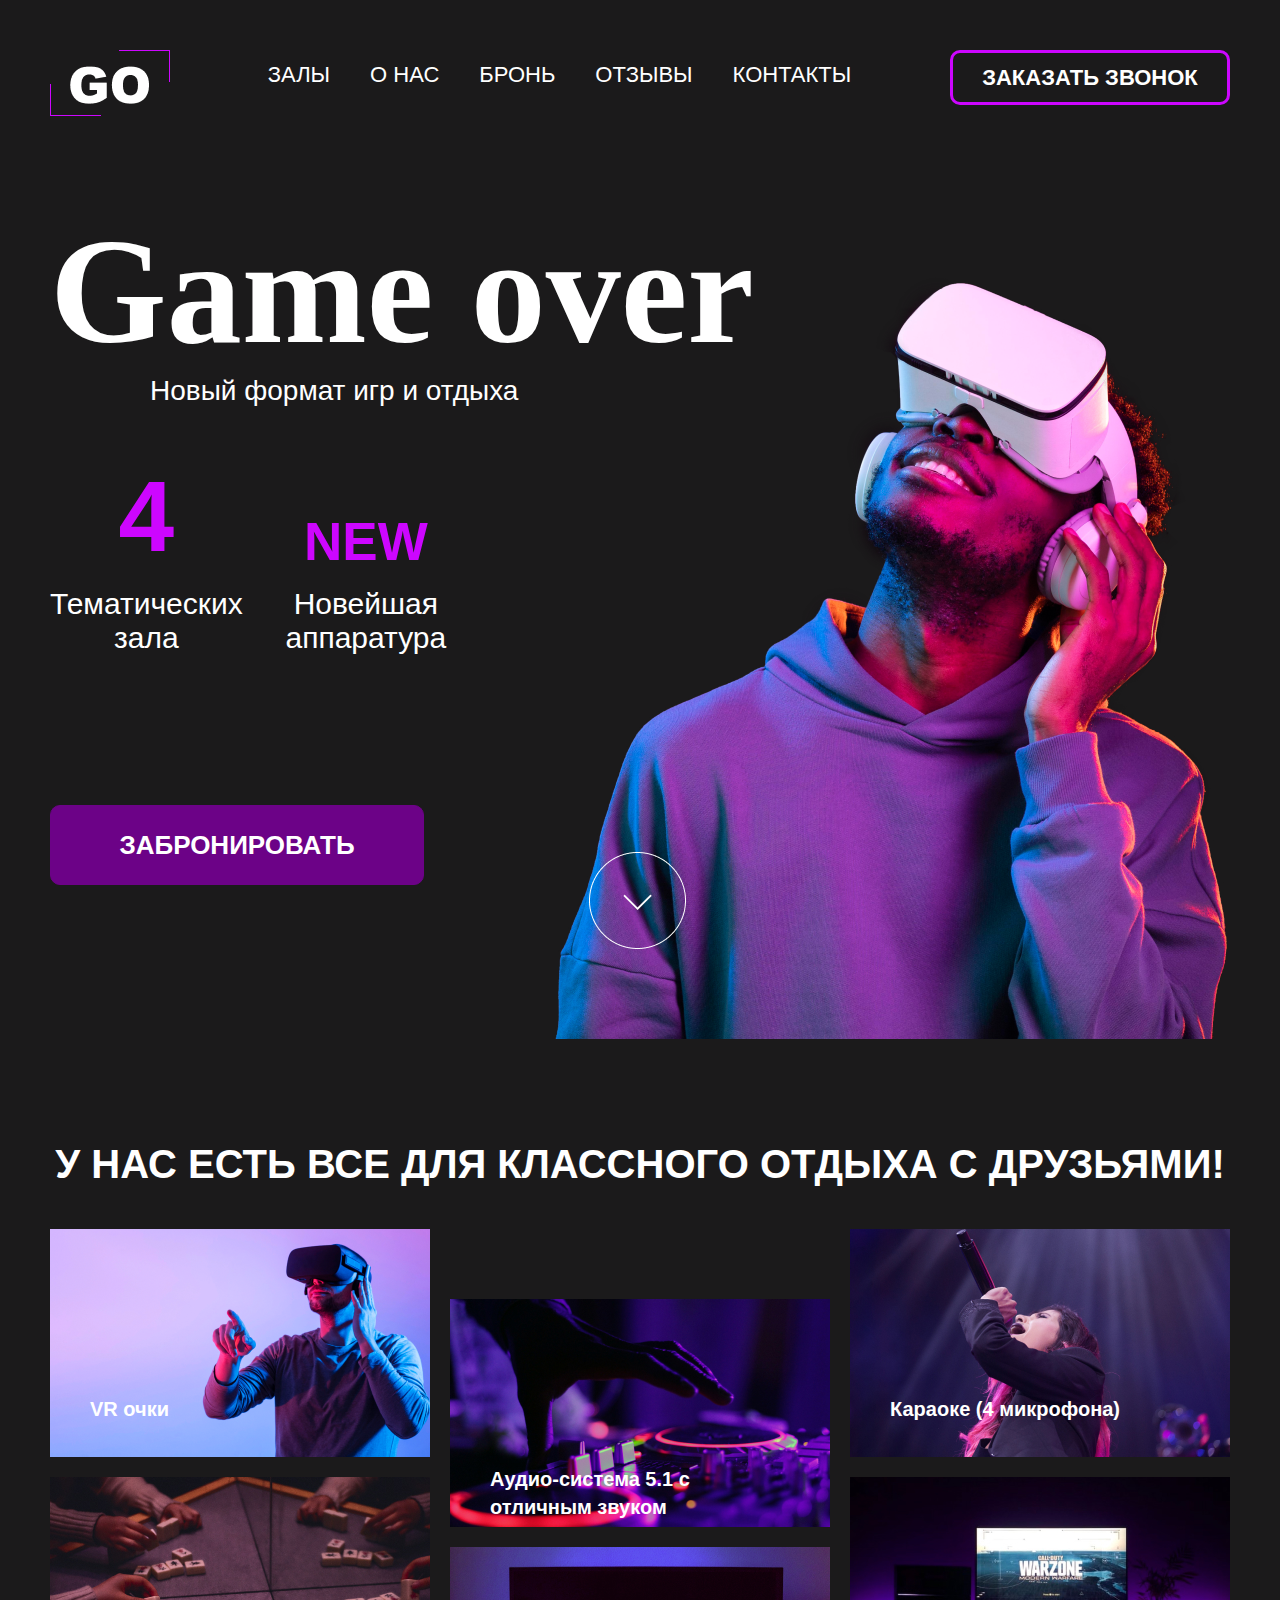
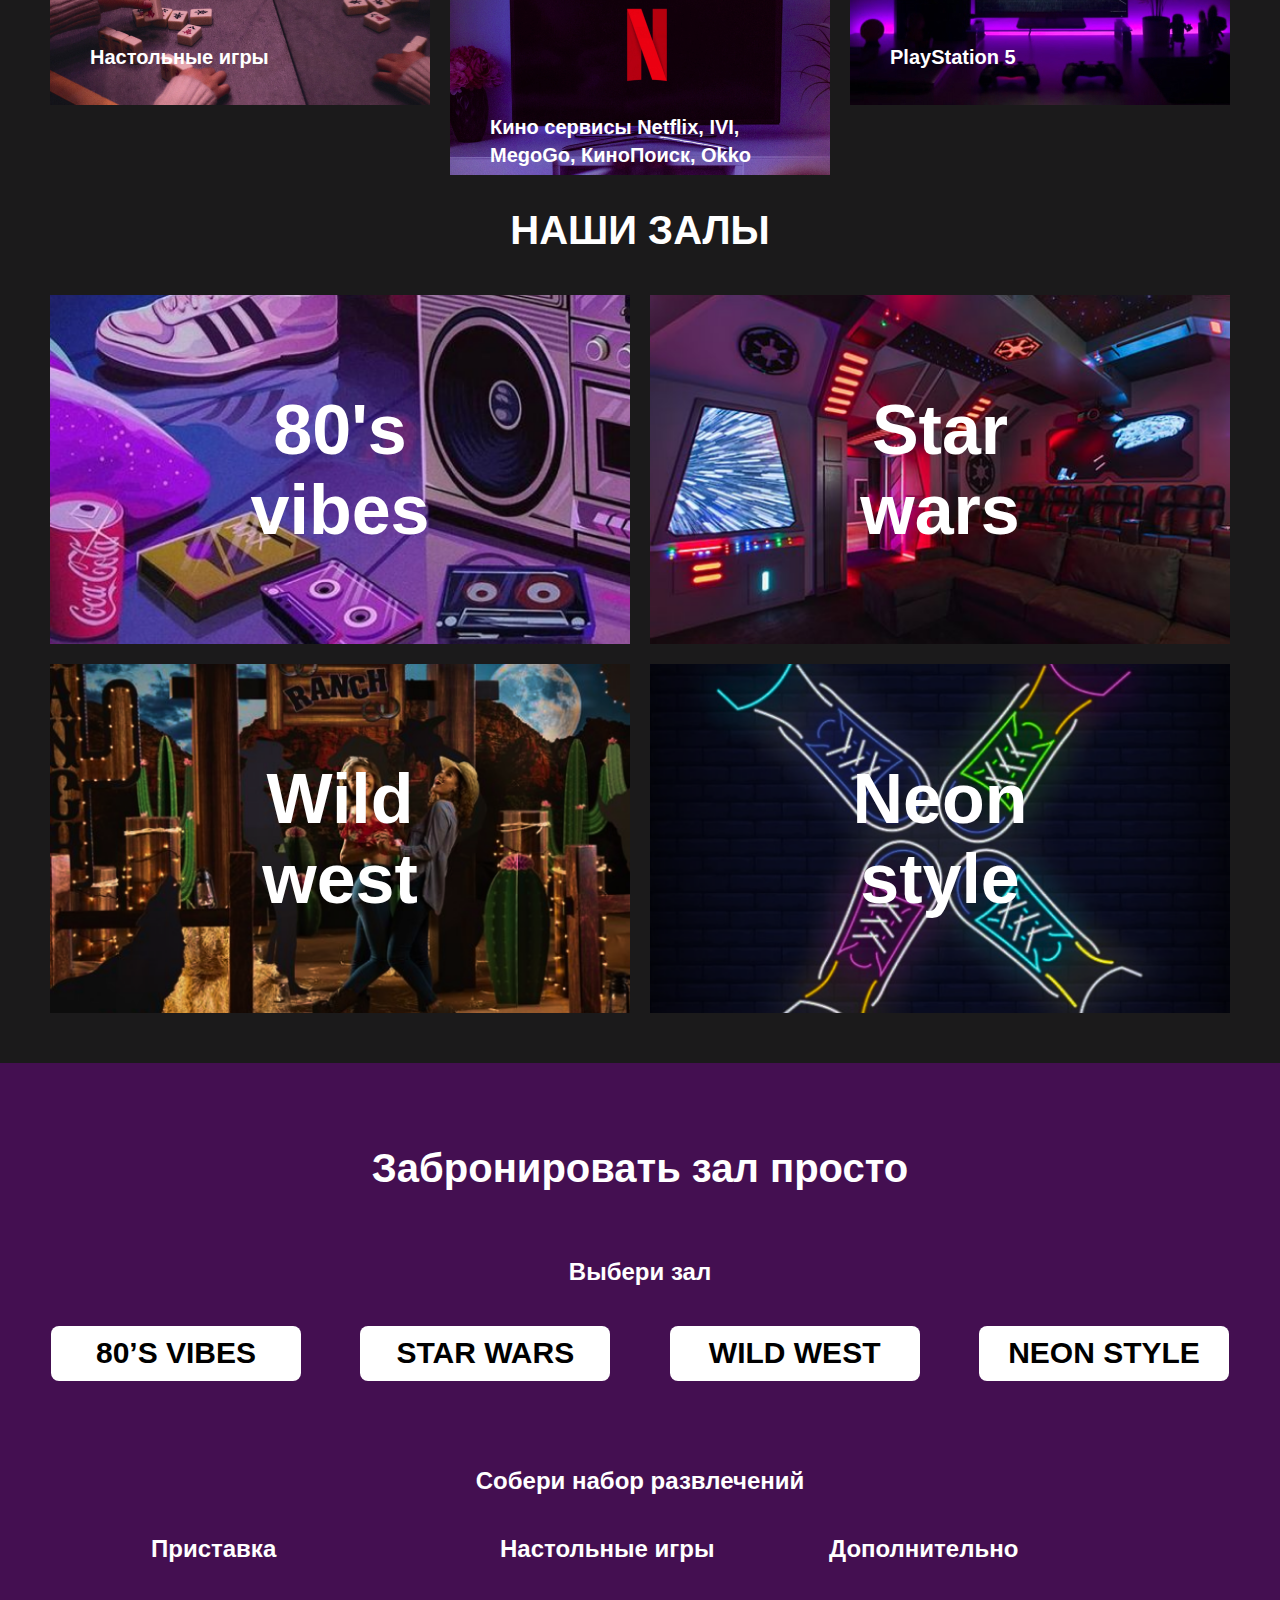
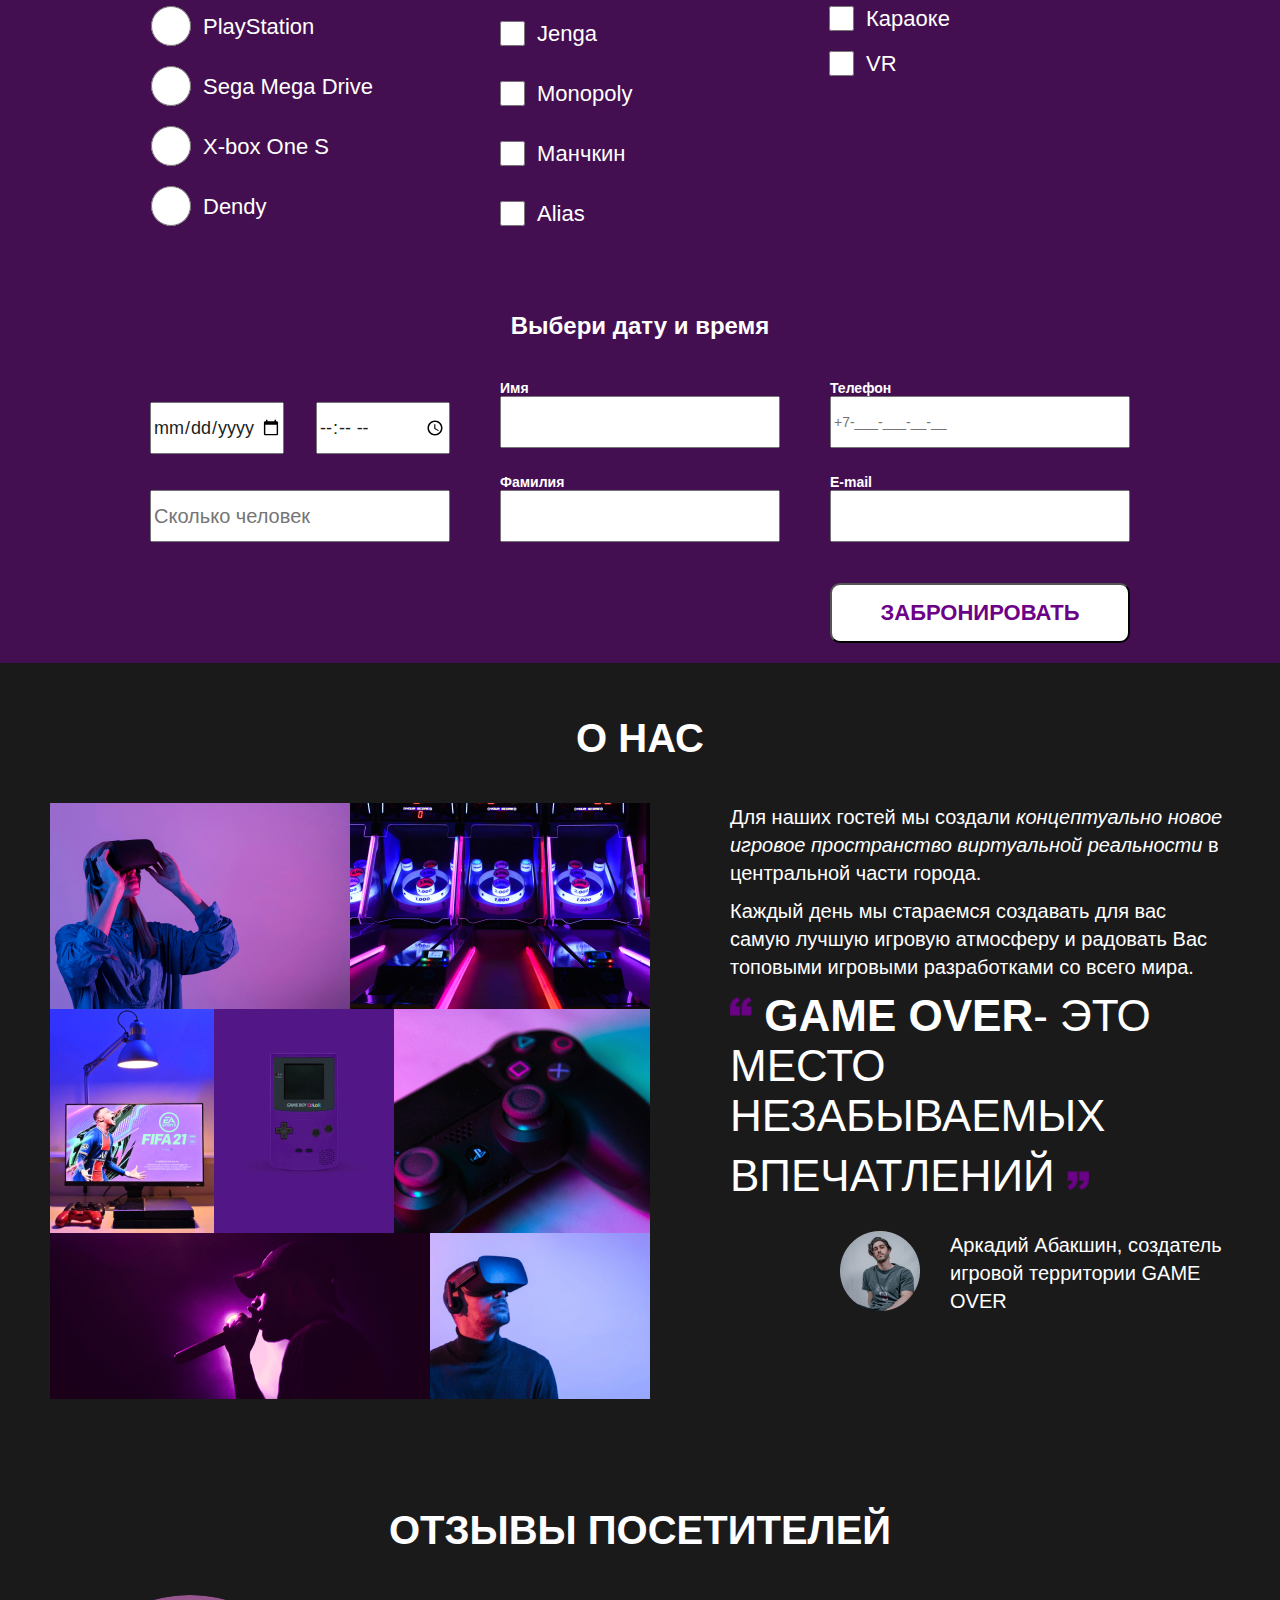
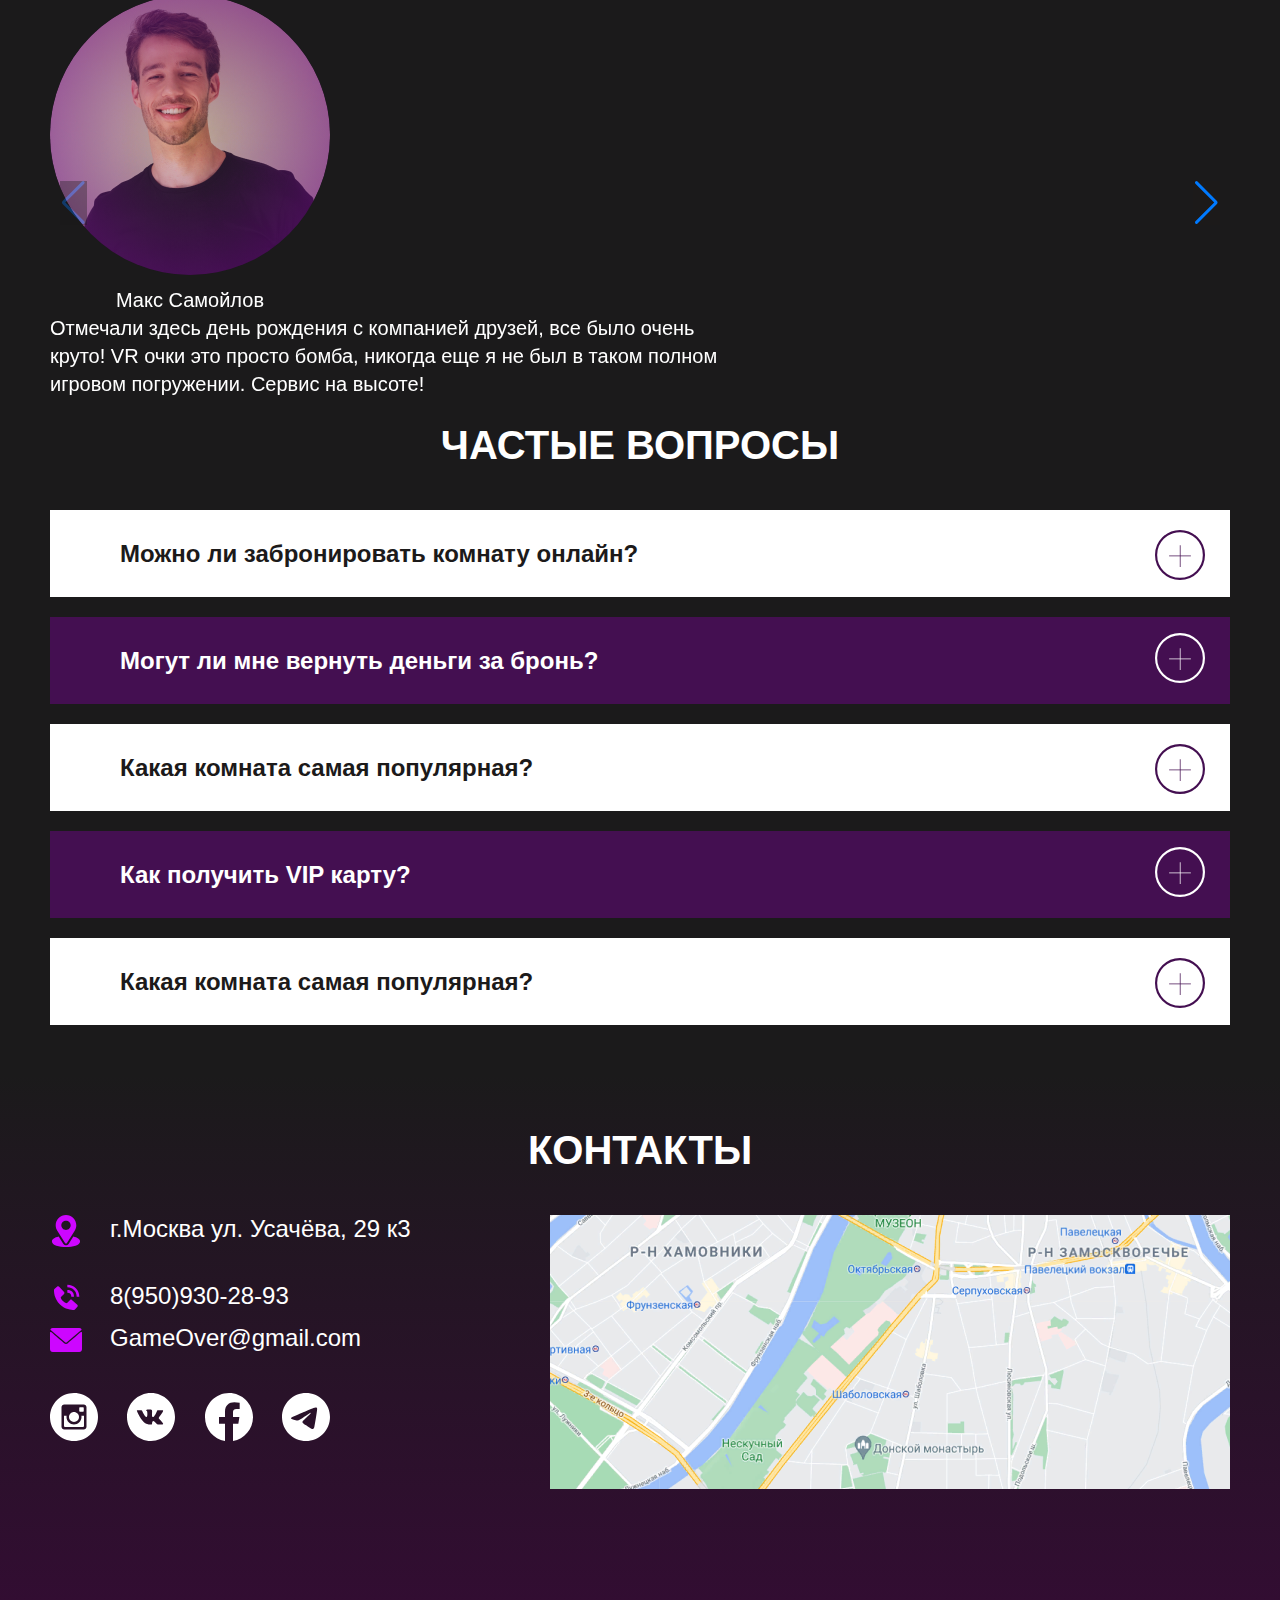
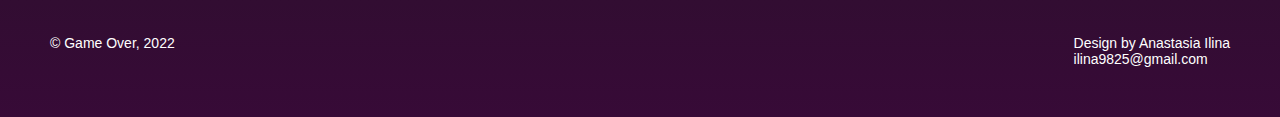
==== commit bc544c87: "commit message" ====
--- a/index.html
+++ b/index.html
@@ -9,6 +9,7 @@
   <title>GO</title>
   <link rel="stylesheet" href="style/normalize.css">
   <link rel="stylesheet" href="style/index.css">
+  <link rel="stylesheet" href="https://unpkg.com/swiper/swiper-bundle.min.css">
 </head>
 
 
@@ -249,10 +250,9 @@
   <section class="reviews">
     <div class="container-reviews">
       <h2 id="reviews" class="reviews__title">Отзывы посетителей</h2>
-      <div class="reviews-content">
-        <button class="reviews__button button-left" type="button"><img class="slider-img" src="img2/left.svg" alt="#"></button>
-        <ul class="reviews__slider">
-          <li class="reviews__item anim1">
+      <div class="swiper mySwiper">
+        <ul class="swiper-wrapper">
+          <li class="swiper-slide">
             <div class="reviews-person">
               <div class="reviews-img reviews-img1"></div>
               <p class="reviews__name">Макс Самойлов</p>
@@ -261,7 +261,7 @@
               просто бомба,
               никогда еще я не был в таком полном игровом погружении. Сервис на высоте!</p>
           </li>
-          <li class="reviews__item anim2">
+          <li class="swiper-slide">
             <div class="reviews-person">
               <div class="reviews-img reviews-img2"></div>
               <p class="reviews__name">Оксана Григорьева</p>
@@ -271,7 +271,7 @@
               У нас в городе
               больше нет подобных заведений</p>
           </li>
-          <li class="reviews__item anim3">
+          <li class="swiper-slide">
             <div class="reviews-person">
               <div class="reviews-img reviews-img3"></div>
               <p class="reviews__name ">Никита Ященко</p>
@@ -281,7 +281,8 @@
               попал в атмосферу космоса</p>
           </li>
         </ul>
-        <button class="reviews__button button-left" type="button"><img  class="slider-img" src="img2/right.svg" alt="#"></button>
+        <button class="swiper-button swiper-button-next" type="button"></button>
+        <button class="swiper-button swiper-button-prev" type="button"></button>
       </div>
     </div>
   </section>
@@ -342,5 +343,17 @@
     }
   })
 </script>
+<!-- Swiper JS -->
+<script src="https://unpkg.com/swiper/swiper-bundle.min.js"></script>
+
+<!-- Initialize Swiper -->
+<script>
+  var swiper = new Swiper(".mySwiper", {
+    navigation: {
+      nextEl: ".swiper-button-next",
+      prevEl: ".swiper-button-prev",
+    },
+  });
+</script>
 </body>
 </html>
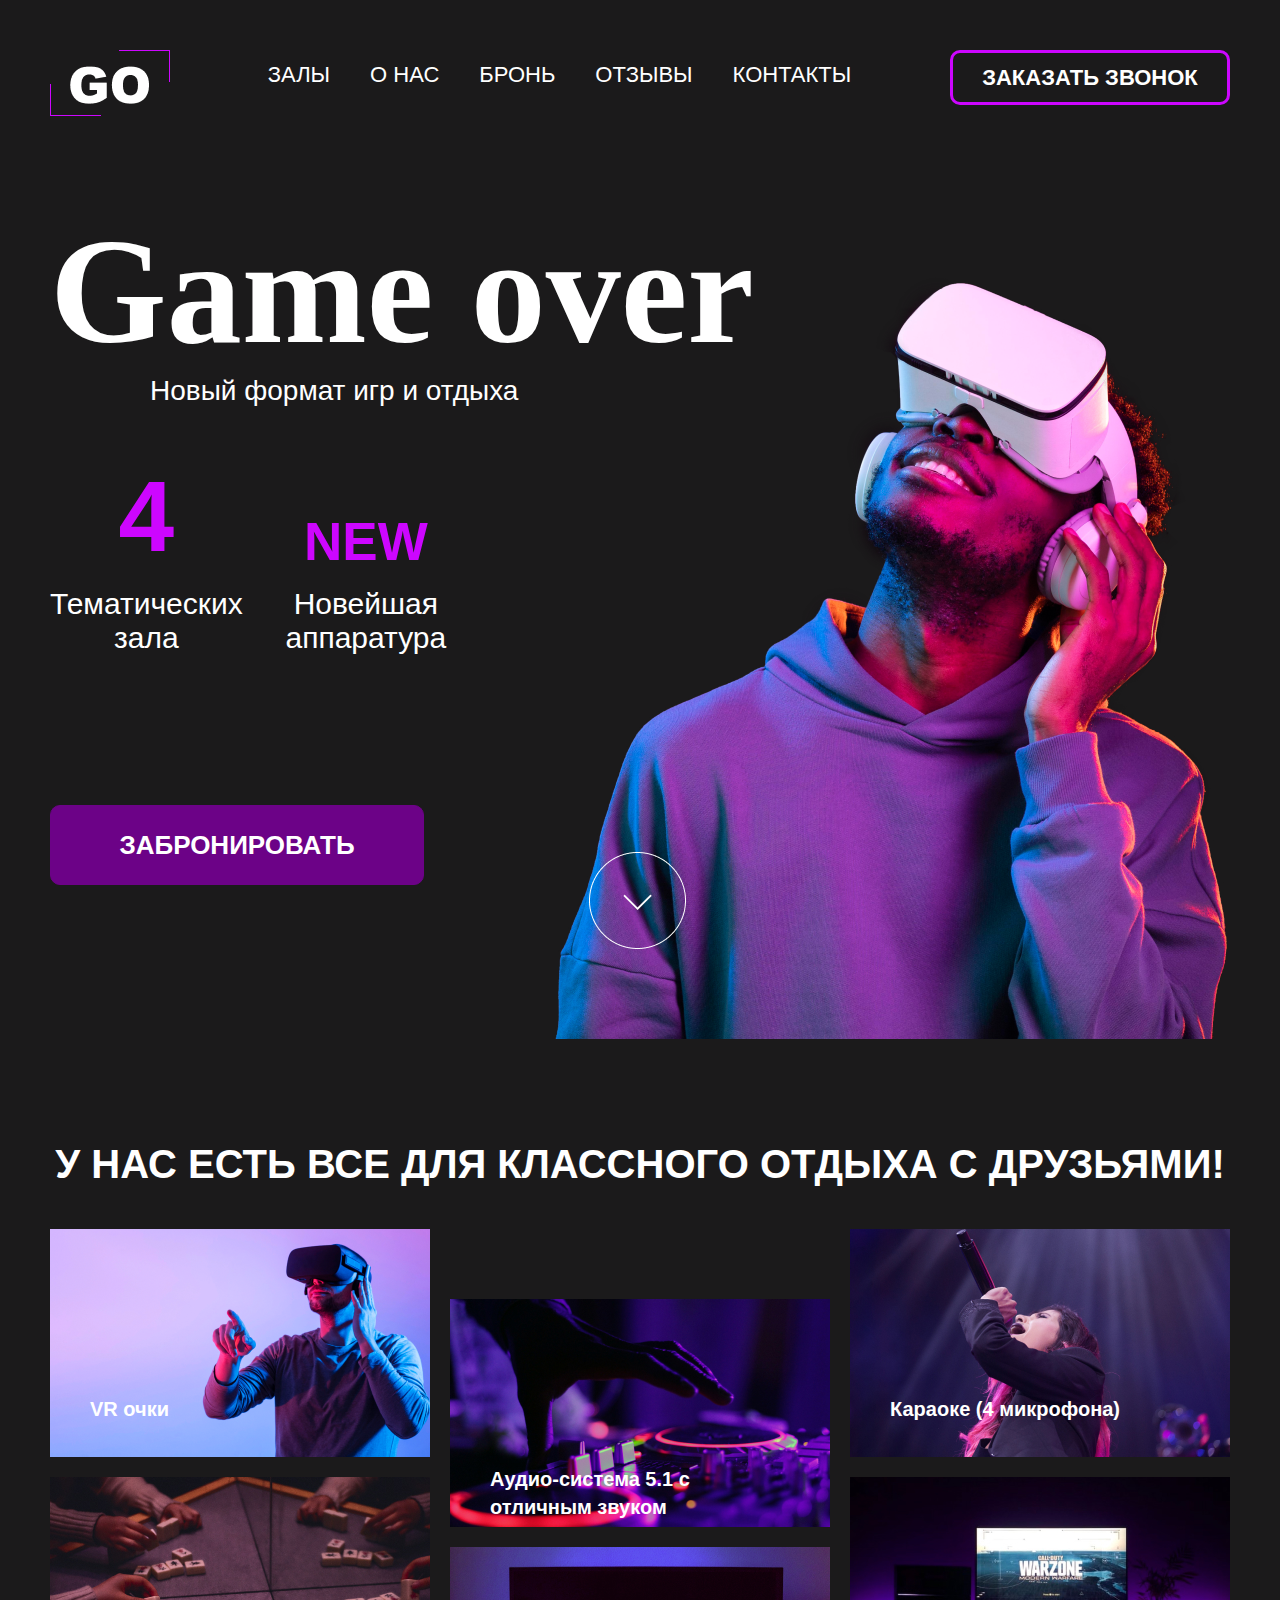
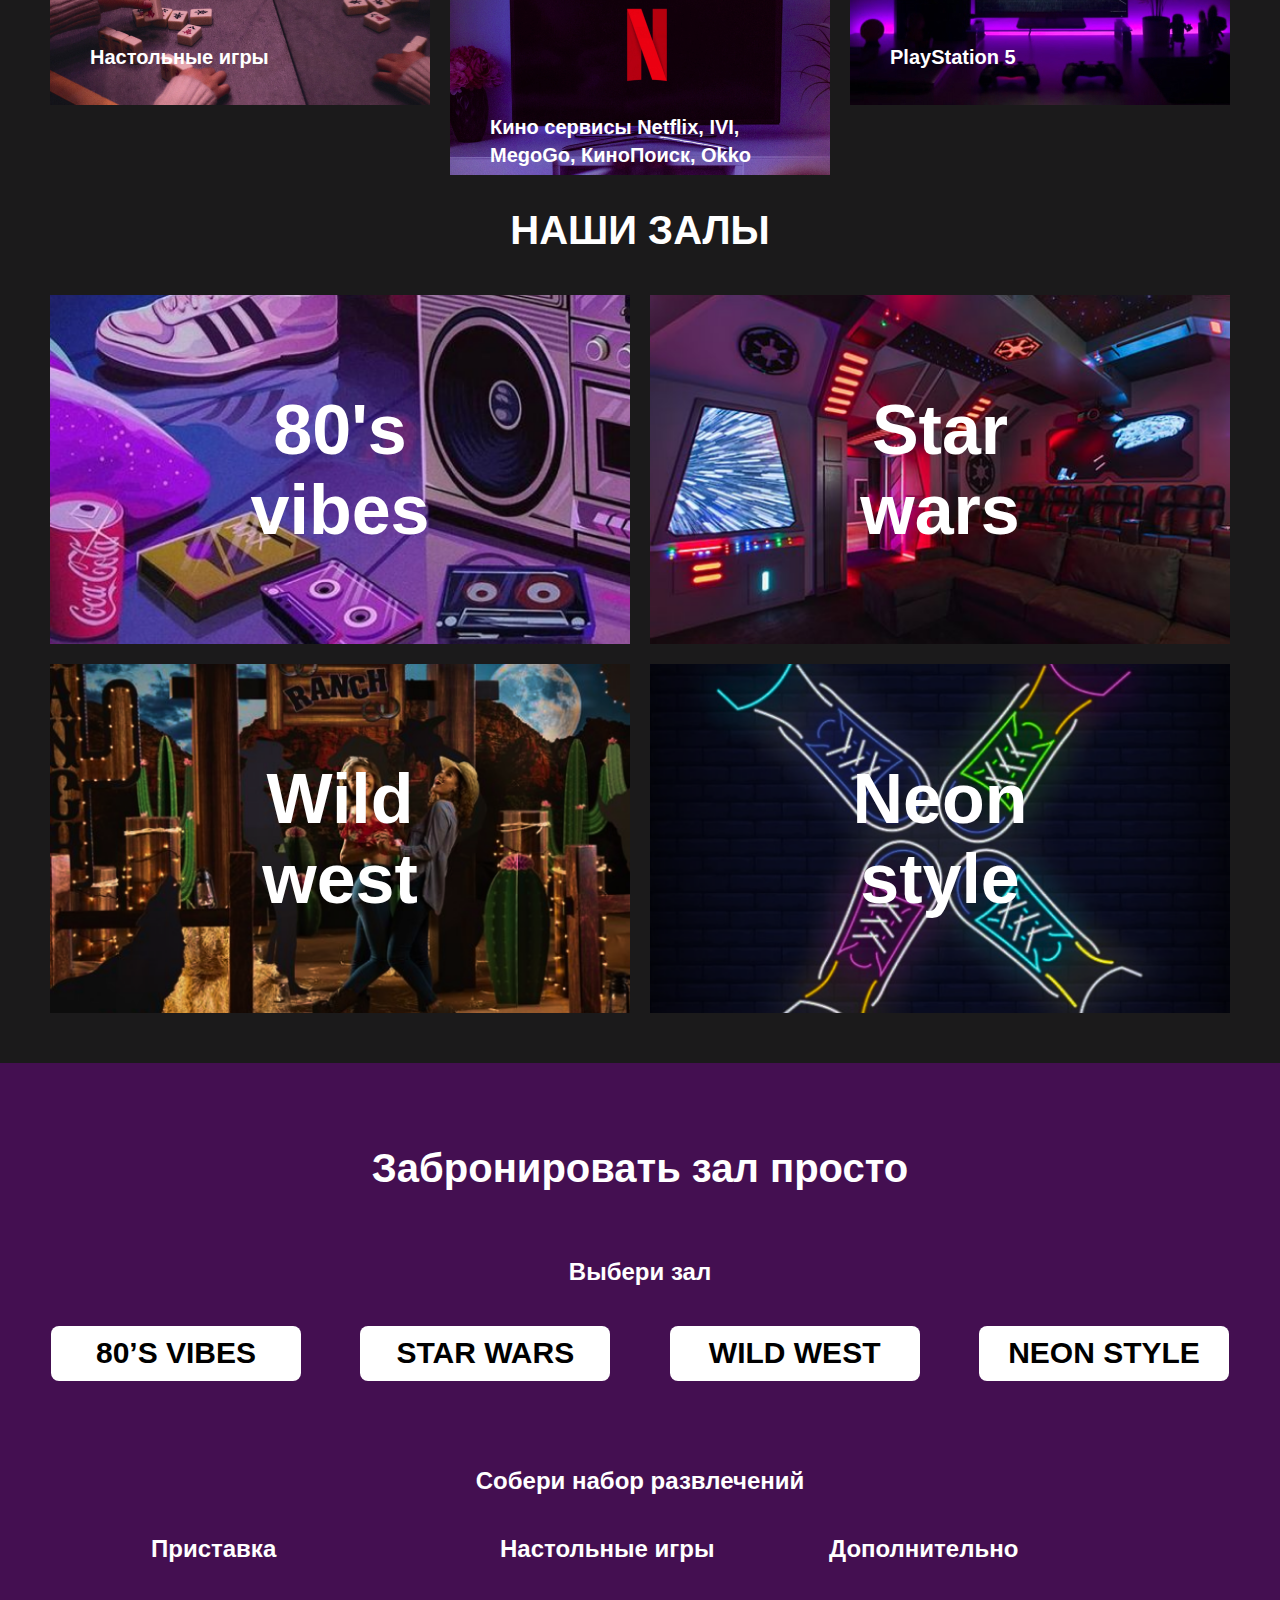
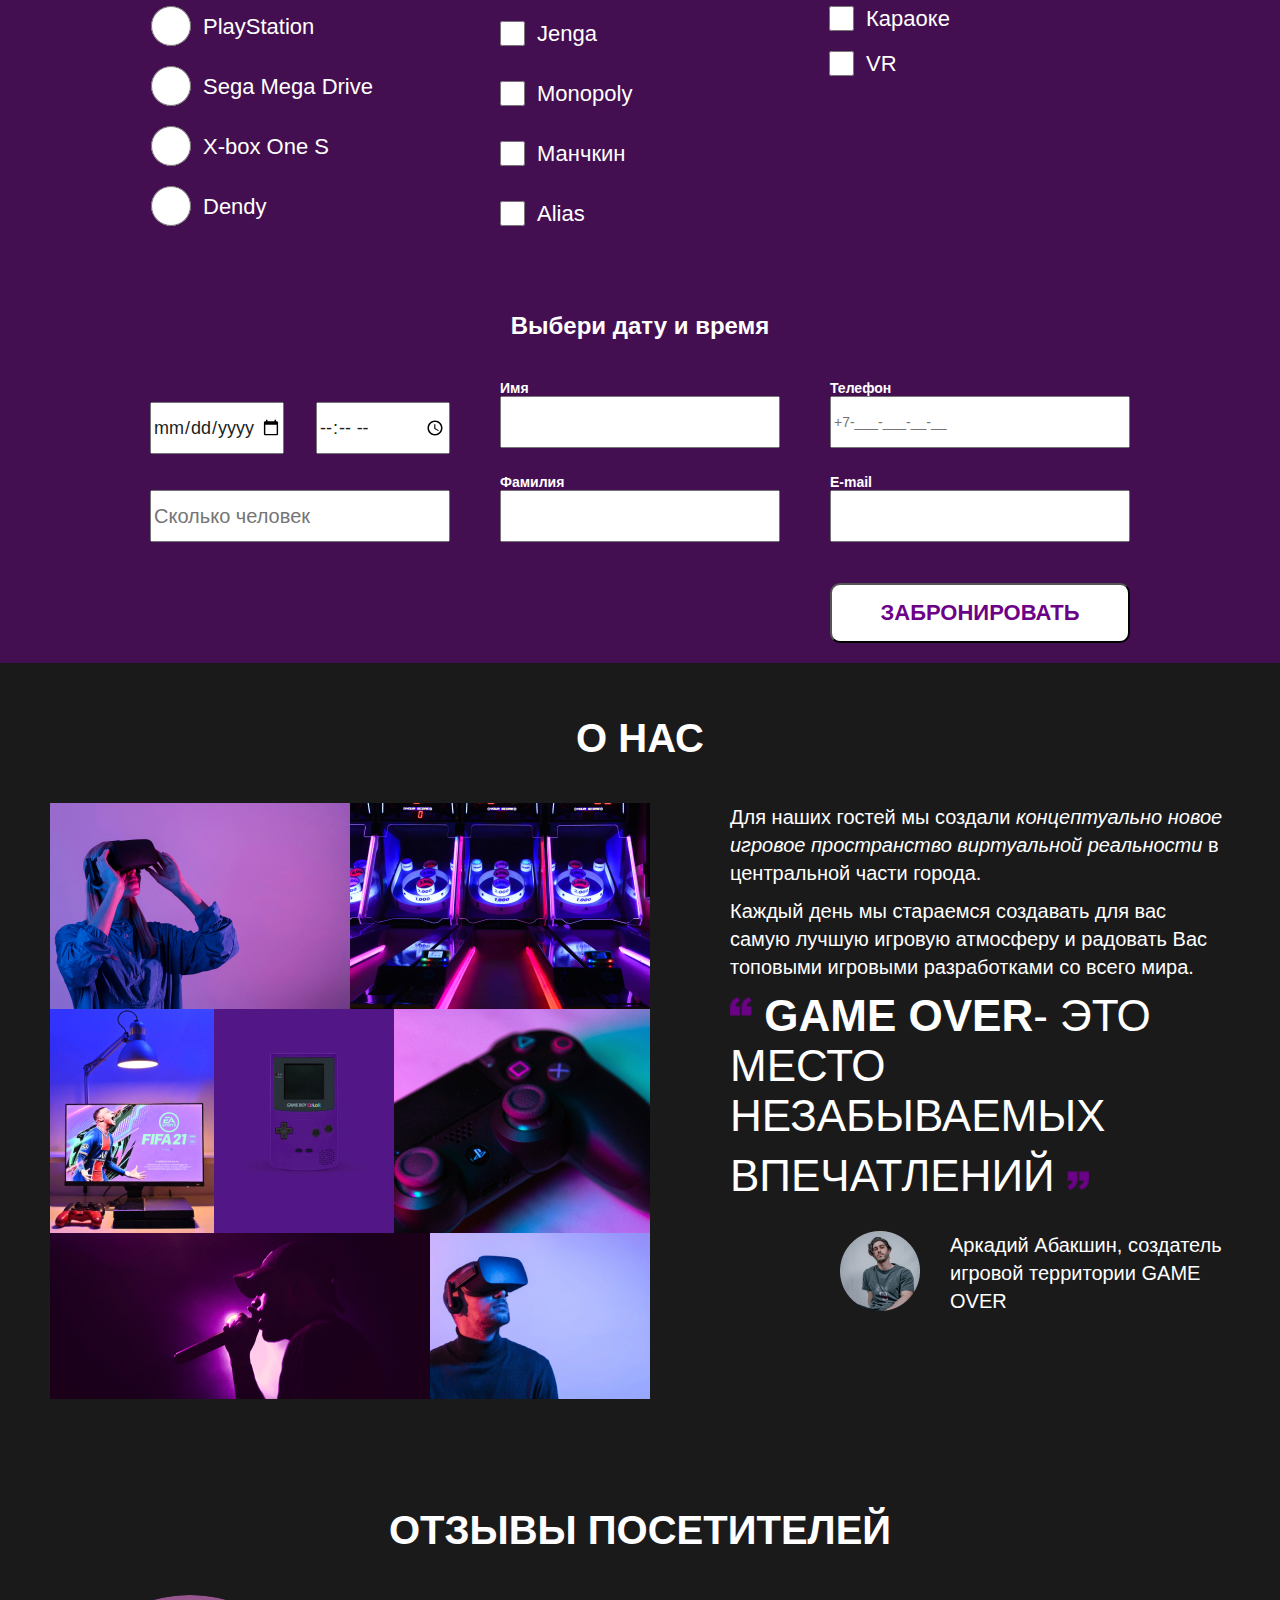
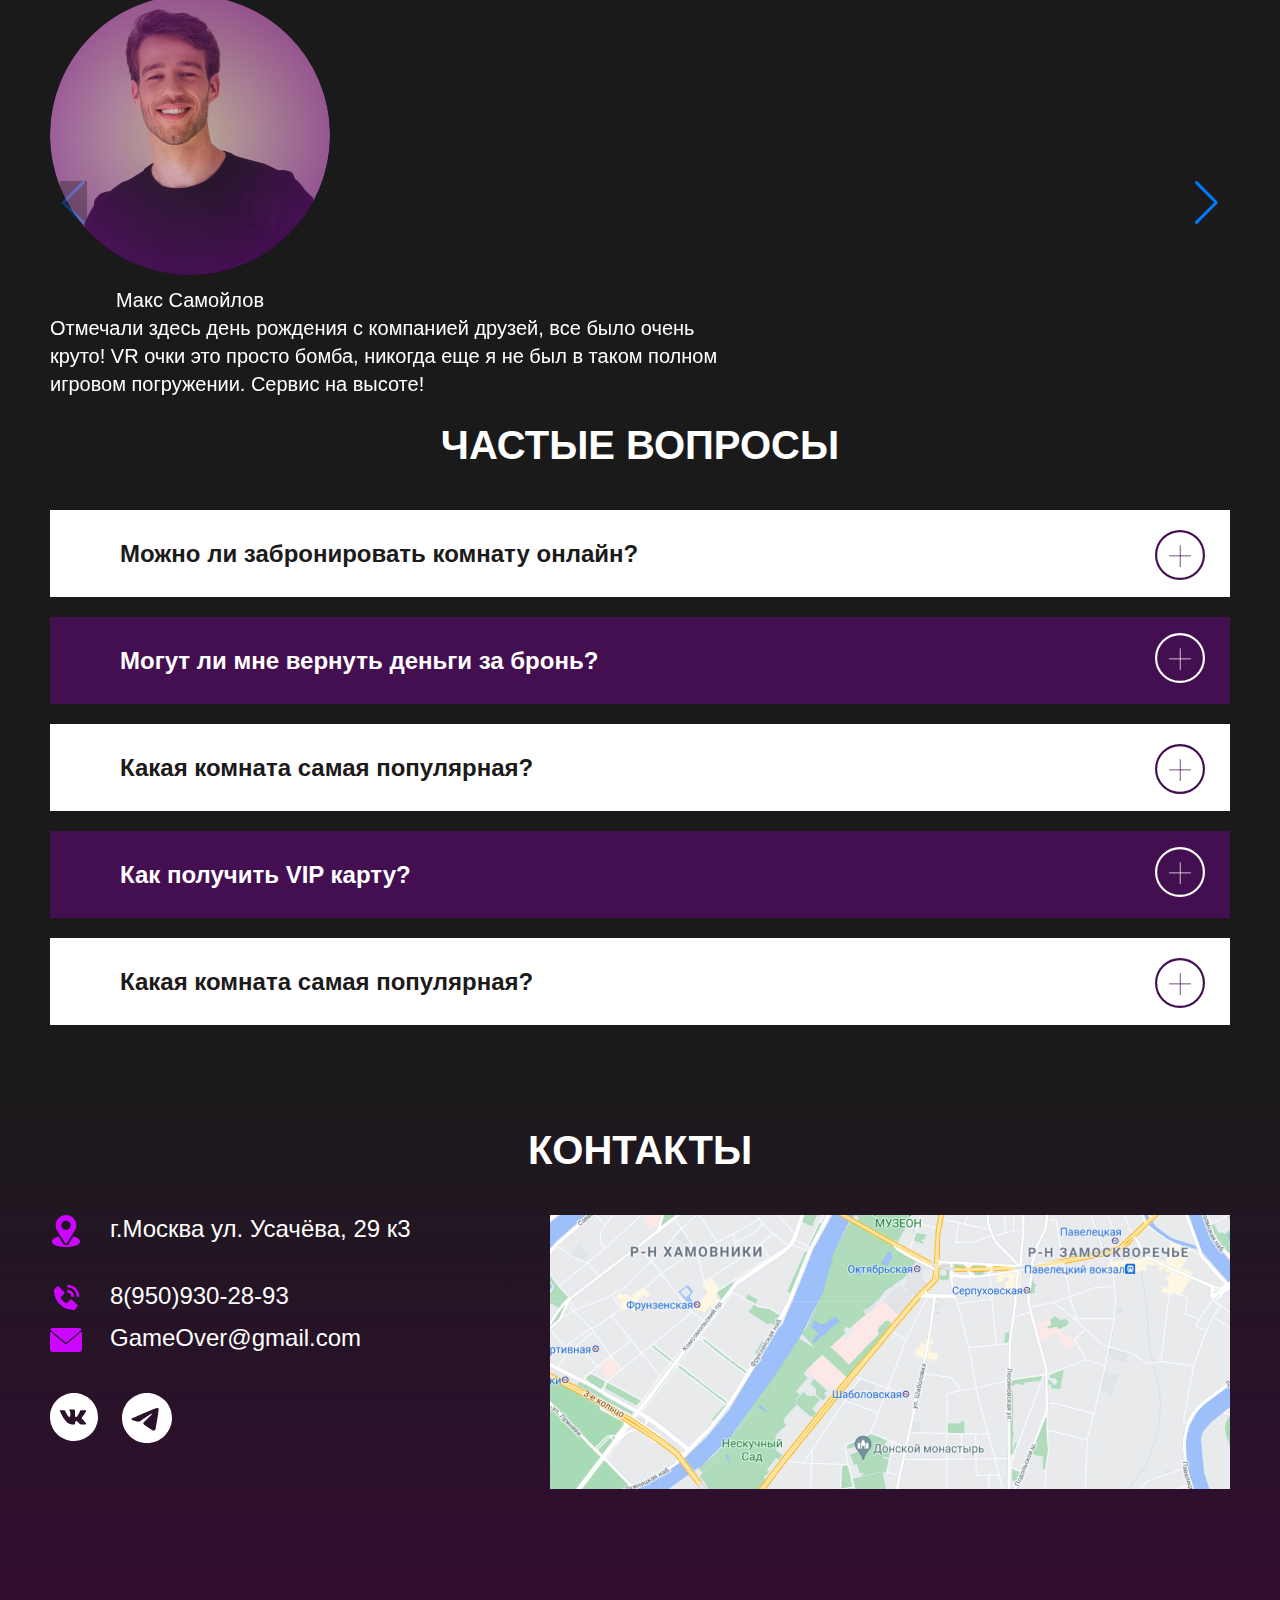
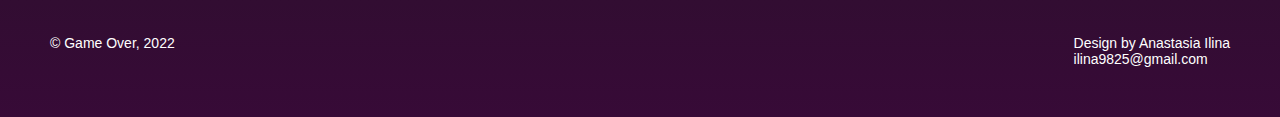
==== commit ab837304: "commit message" ====
--- a/index.html
+++ b/index.html
@@ -17,7 +17,13 @@
 <header>
   <section class="header">
     <div class="container-header">
-      <img class="menu" src="img2/menu.svg" alt="меню">
+      <div class="menu">
+      <svg  class="svg__menu" width="54" height="29" viewBox="0 0 54 29"  xmlns="http://www.w3.org/2000/svg">
+        <rect width="54" height="5" rx="2"/>
+        <rect y="12" width="54" height="5" rx="2"/>
+        <rect y="24" width="31" height="5" rx="2" />
+      </svg>
+      </div>
       <img class="logo" src="img/logo-go.png" alt="image logo" title="logo">
       <nav class="navigation">
         <ul class="navigation__list">
@@ -230,19 +236,19 @@
           и радовать Вас топовыми игровыми разработками
           со всего мира.
         </p>
-    </div>
-        <blockquote class="about__quote">
-          <b>GAME OVER</b>-
-          это место
-          незабываемых
-          впечатлений
-        </blockquote>
-        <div class="boss">
-          <div class="boss__img"></div>
-          <p class="boss__cite">Аркадий Абакшин,
-            создатель игровой
-            территории GAME OVER</p>
-        </div>
+      </div>
+      <blockquote class="about__quote">
+        <b>GAME OVER</b>-
+        это место
+        незабываемых
+        впечатлений
+      </blockquote>
+      <div class="boss">
+        <div class="boss__img"></div>
+        <p class="boss__cite">Аркадий Абакшин,
+          создатель игровой
+          территории GAME OVER</p>
+      </div>
     </div>
   </section>
 
@@ -311,19 +317,29 @@
         <div class="big-box">
           <ul class="contacts__list">
             <li class="contacts__item contacts__item_location">г.Москва
-              ул. Усачёва, 29 к3</li>
+              ул. Усачёва, 29 к3
+            </li>
             <li class="contacts__item contacts__item_location2">г.Москва<br>
-              ул. Усачёва, 29 к3</li>
+              ул. Усачёва, 29 к3
+            </li>
             <li class="contacts__item contacts__item_phone"><a href="tel:89999999999">8(950)930-28-93</a></li>
             <li class="contacts__item contacts__item_mail "><a href="mailto:GameOver@gmail.com">GameOver@gmail.com</a>
             </li>
           </ul>
-          <ul class="social">
-            <li class="social__item social__item_Ins"><a href="#" target="_blank"></a></li>
-            <li class="social__item social__item_Vk"><a href="#" target="_blank"></a></li>
-            <li class="social__item social__item_Fb"><a href="#" target="_blank"></a></li>
-            <li class="social__item social__item_Tg"><a href="#" target="_blank"></a></li>
-          </ul>
+          <div class="social">
+            <div class="social__item social__item_Vk"><a href="#" target="_blank">
+              <svg width="48" height="48" viewBox="0 0 48 48"  xmlns="http://www.w3.org/2000/svg">
+                <path d="M24.0001 0C10.7451 0 0.00012207 10.745 0.00012207 24C0.00012207 37.255 10.7451 48 24.0001 48C37.2551 48 48.0001 37.255 48.0001 24C48.0001 10.745 37.2551 0 24.0001 0ZM33.2301 27.0775C33.2301 27.0775 35.3526 29.1725 35.8751 30.145C35.8901 30.165 35.8976 30.185 35.9026 30.195C36.1151 30.5525 36.1651 30.83 36.0601 31.0375C35.8851 31.3825 35.2851 31.5525 35.0801 31.5675H31.3301C31.0701 31.5675 30.5251 31.5 29.8651 31.045C29.3576 30.69 28.8576 30.1075 28.3701 29.54C27.6426 28.695 27.0126 27.965 26.3776 27.965C26.297 27.9649 26.2168 27.9775 26.1401 28.0025C25.6601 28.1575 25.0451 28.8425 25.0451 30.6675C25.0451 31.2375 24.5951 31.565 24.2776 31.565H22.5601C21.9751 31.565 18.9276 31.36 16.2276 28.5125C12.9226 25.025 9.94762 18.03 9.92262 17.965C9.73512 17.5125 10.1226 17.27 10.5451 17.27H14.3326C14.8376 17.27 15.0026 17.5775 15.1176 17.85C15.2526 18.1675 15.7476 19.43 16.5601 20.85C17.8776 23.165 18.6851 24.105 19.3326 24.105C19.454 24.1036 19.5733 24.0727 19.6801 24.015C20.5251 23.545 20.3676 20.5325 20.3301 19.9075C20.3301 19.79 20.3276 18.56 19.8951 17.97C19.5851 17.5425 19.0576 17.38 18.7376 17.32C18.8671 17.1413 19.0378 16.9964 19.2351 16.8975C19.8151 16.6075 20.8601 16.565 21.8976 16.565H22.4751C23.6001 16.58 23.8901 16.6525 24.2976 16.755C25.1226 16.9525 25.1401 17.485 25.0676 19.3075C25.0451 19.825 25.0226 20.41 25.0226 21.1C25.0226 21.25 25.0151 21.41 25.0151 21.58C24.9901 22.5075 24.9601 23.56 25.6151 23.9925C25.7006 24.0461 25.7993 24.0746 25.9001 24.075C26.1276 24.075 26.8126 24.075 28.6676 20.8925C29.2397 19.8681 29.7369 18.8037 30.1551 17.7075C30.1926 17.6425 30.3026 17.4425 30.4326 17.365C30.5286 17.3161 30.6349 17.2912 30.7426 17.2925H35.1951C35.6801 17.2925 36.0126 17.365 36.0751 17.5525C36.1851 17.85 36.0551 18.7575 34.0226 21.51L33.1151 22.7075C31.2726 25.1225 31.2726 25.245 33.2301 27.0775Z"/>
+              </svg>
+
+            </a></div>
+            <div class="social__item social__item_Tg"><a href="#" target="_blank">
+              <svg width="50" height="50" viewBox="0 0 50 50" xmlns="http://www.w3.org/2000/svg">
+                <path
+                  d="M50.0001 25C50.0001 31.6304 47.3662 37.9893 42.6778 42.6777C37.9894 47.3661 31.6305 50 25.0001 50C18.3697 50 12.0109 47.3661 7.32245 42.6777C2.63404 37.9893 0.00012207 31.6304 0.00012207 25C0.00012207 18.3696 2.63404 12.0107 7.32245 7.32233C12.0109 2.63392 18.3697 0 25.0001 0C31.6305 0 37.9894 2.63392 42.6778 7.32233C47.3662 12.0107 50.0001 18.3696 50.0001 25ZM25.897 18.4563C23.4657 19.4688 18.6032 21.5625 11.3157 24.7375C10.1345 25.2062 9.51262 25.6687 9.45637 26.1187C9.36262 26.8781 10.3157 27.1781 11.6126 27.5875L12.1595 27.7594C13.4345 28.175 15.1532 28.6594 16.0439 28.6781C16.8564 28.6969 17.7595 28.3656 18.7564 27.6781C25.5657 23.0813 29.0814 20.7594 29.3001 20.7094C29.4564 20.6719 29.6751 20.6281 29.8189 20.7594C29.9657 20.8875 29.9501 21.1344 29.9345 21.2C29.8407 21.6031 26.1001 25.0781 24.1657 26.8781C23.5626 27.4406 23.1345 27.8375 23.047 27.9281C22.8543 28.125 22.6585 28.3188 22.4595 28.5094C21.272 29.6531 20.3845 30.5094 22.5064 31.9094C23.5282 32.5844 24.347 33.1375 25.1626 33.6937C26.0501 34.3 26.9376 34.9031 28.0876 35.6594C28.3782 35.8469 28.6595 36.05 28.9314 36.2437C29.9657 36.9812 30.9001 37.6437 32.047 37.5375C32.7157 37.475 33.4064 36.85 33.7564 34.975C34.5845 30.5469 36.2126 20.9562 36.5876 17.0031C36.6105 16.6745 36.5969 16.3444 36.547 16.0187C36.5176 15.756 36.3904 15.5139 36.1907 15.3406C35.9064 15.1443 35.5674 15.0427 35.222 15.05C34.2845 15.0656 32.8376 15.5688 25.897 18.4563Z"/>
+              </svg>
+            </a></div>
+          </div>
         </div>
         <img class="map" src="img/map.png" alt="карта">
       </div>
@@ -355,5 +371,6 @@
     },
   });
 </script>
+
 </body>
 </html>
